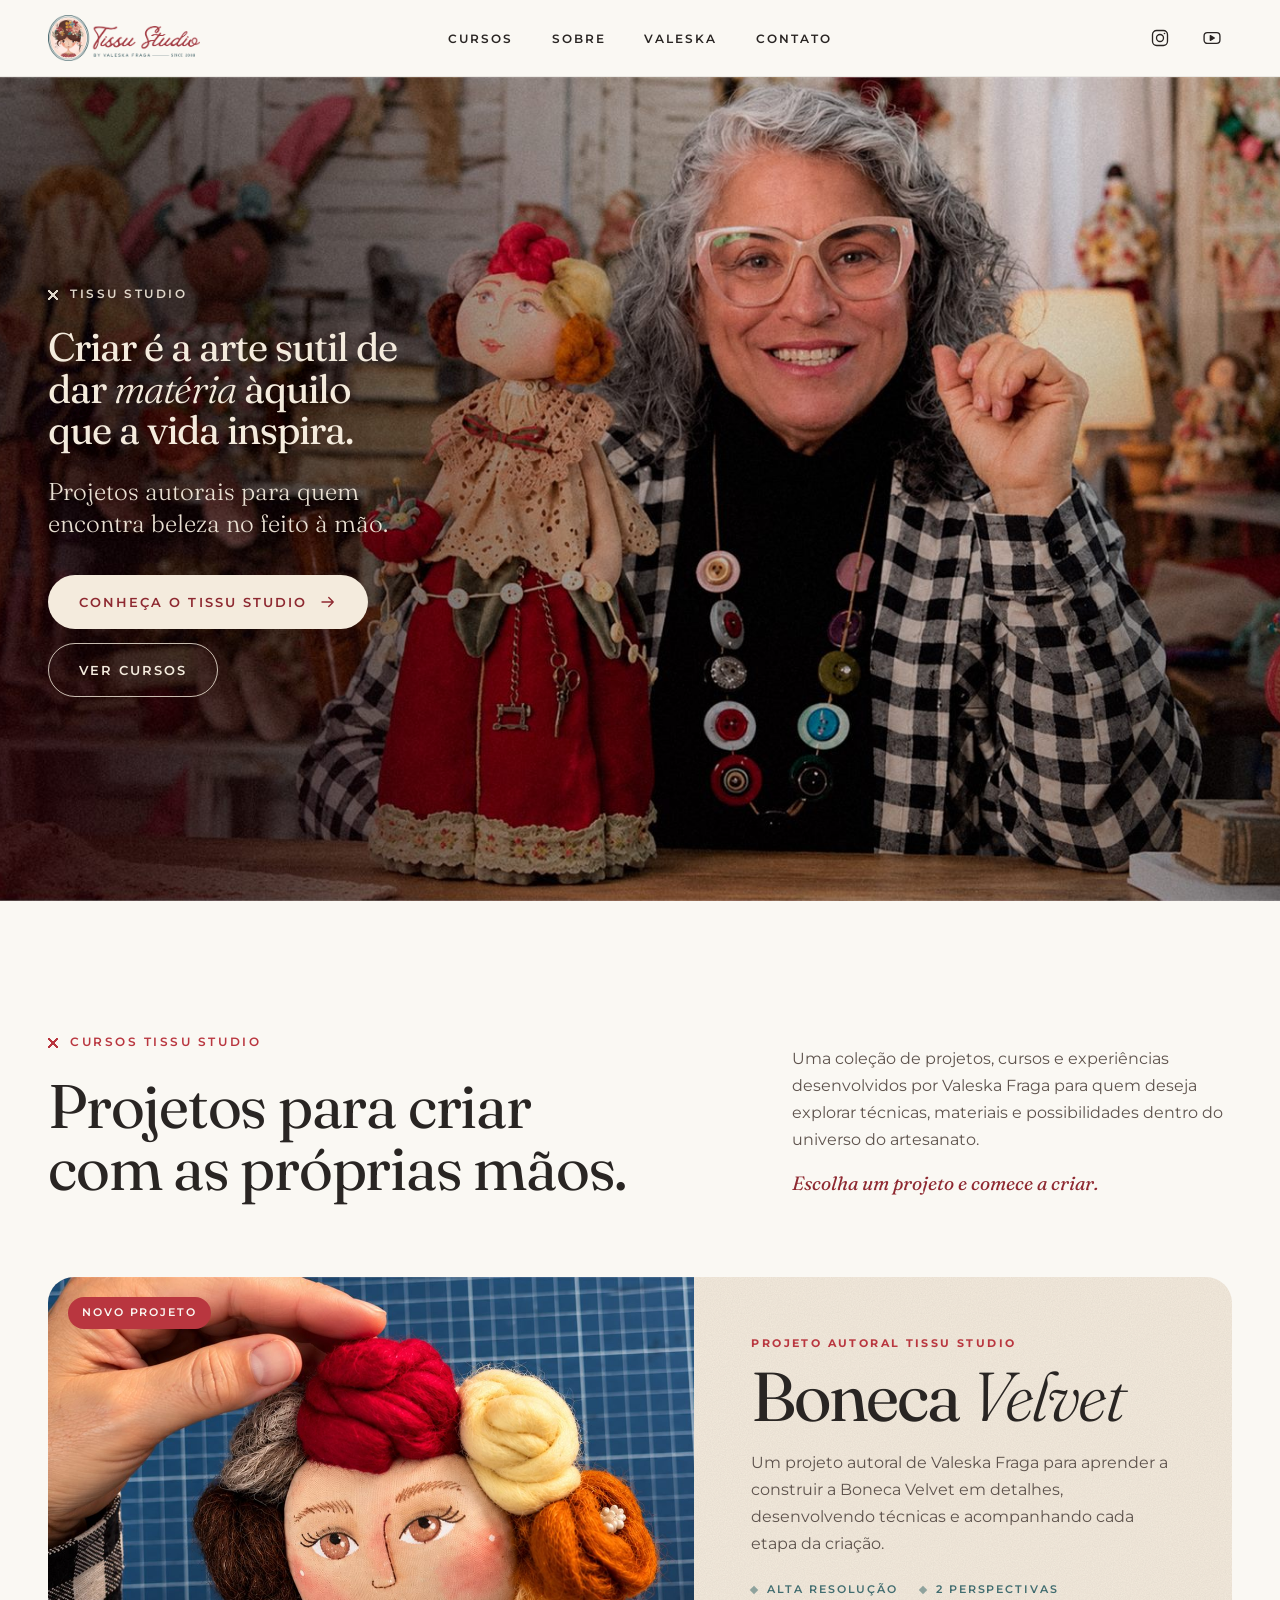
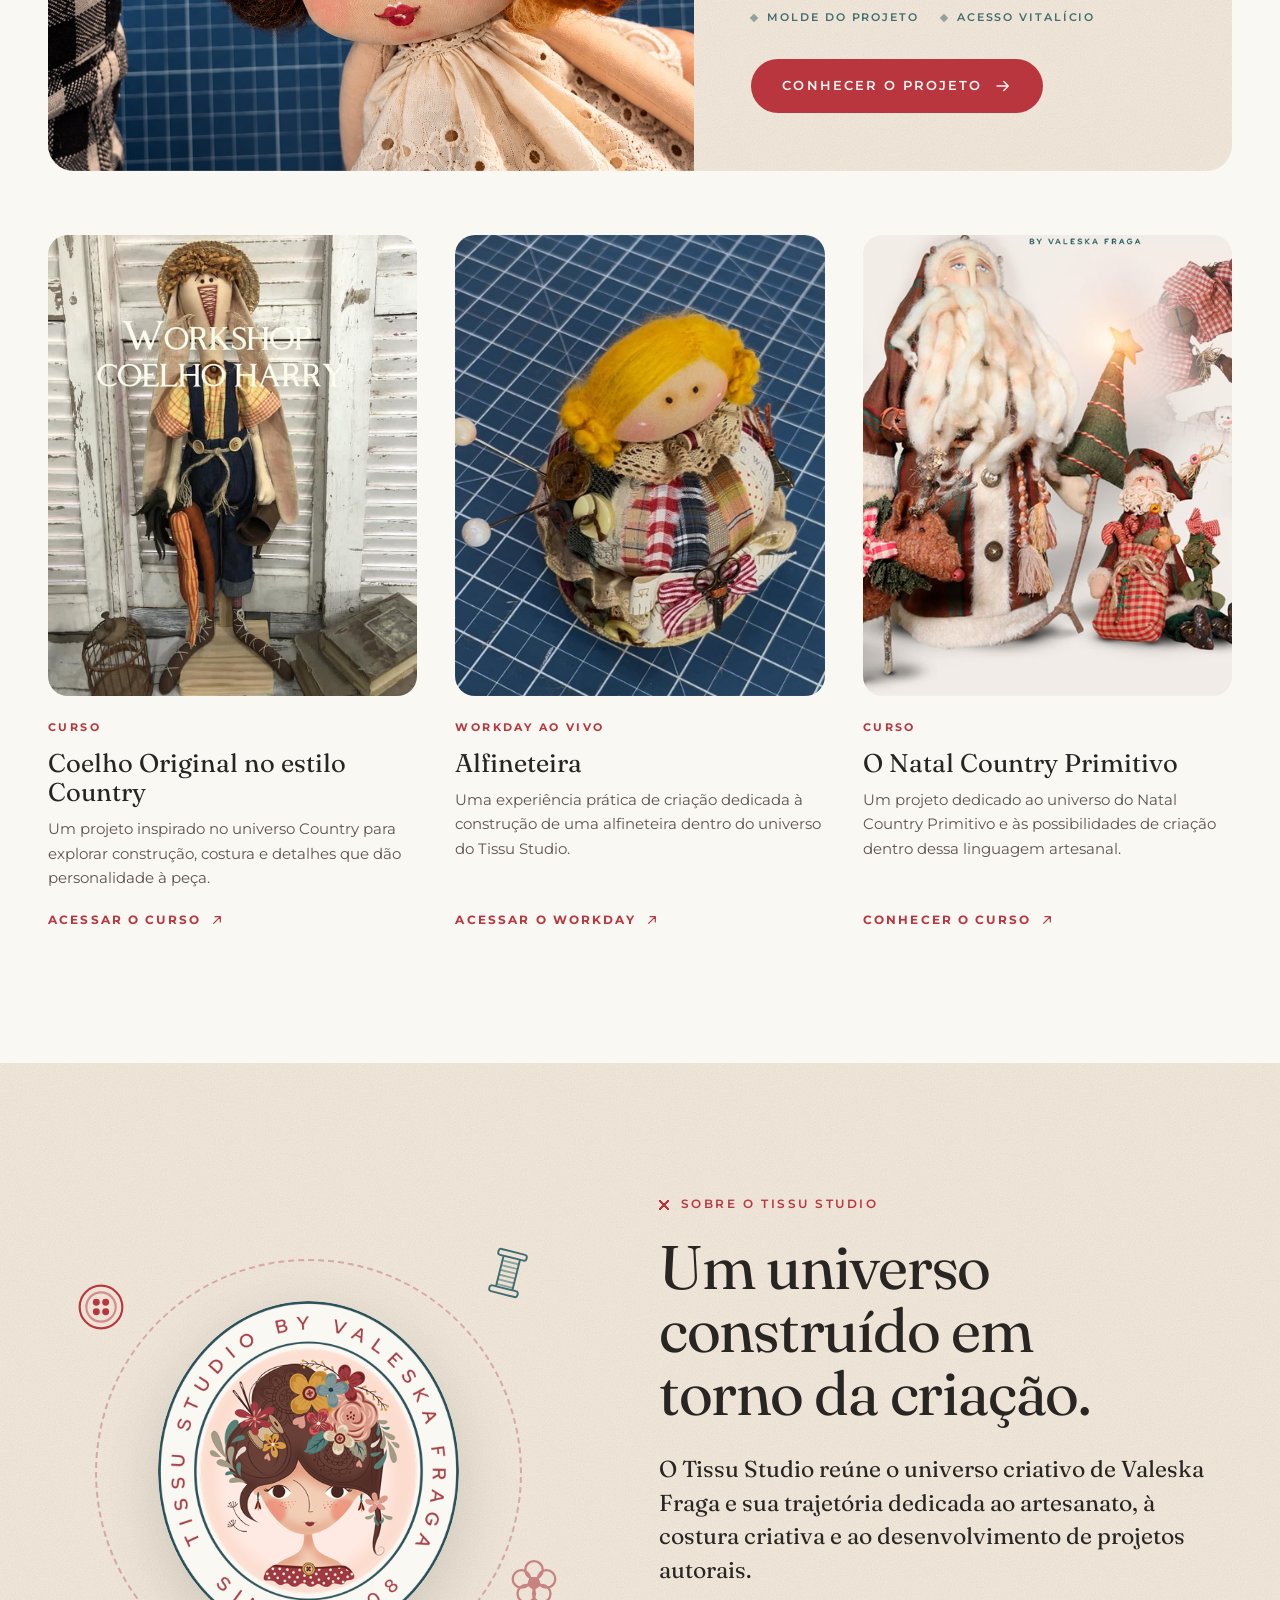
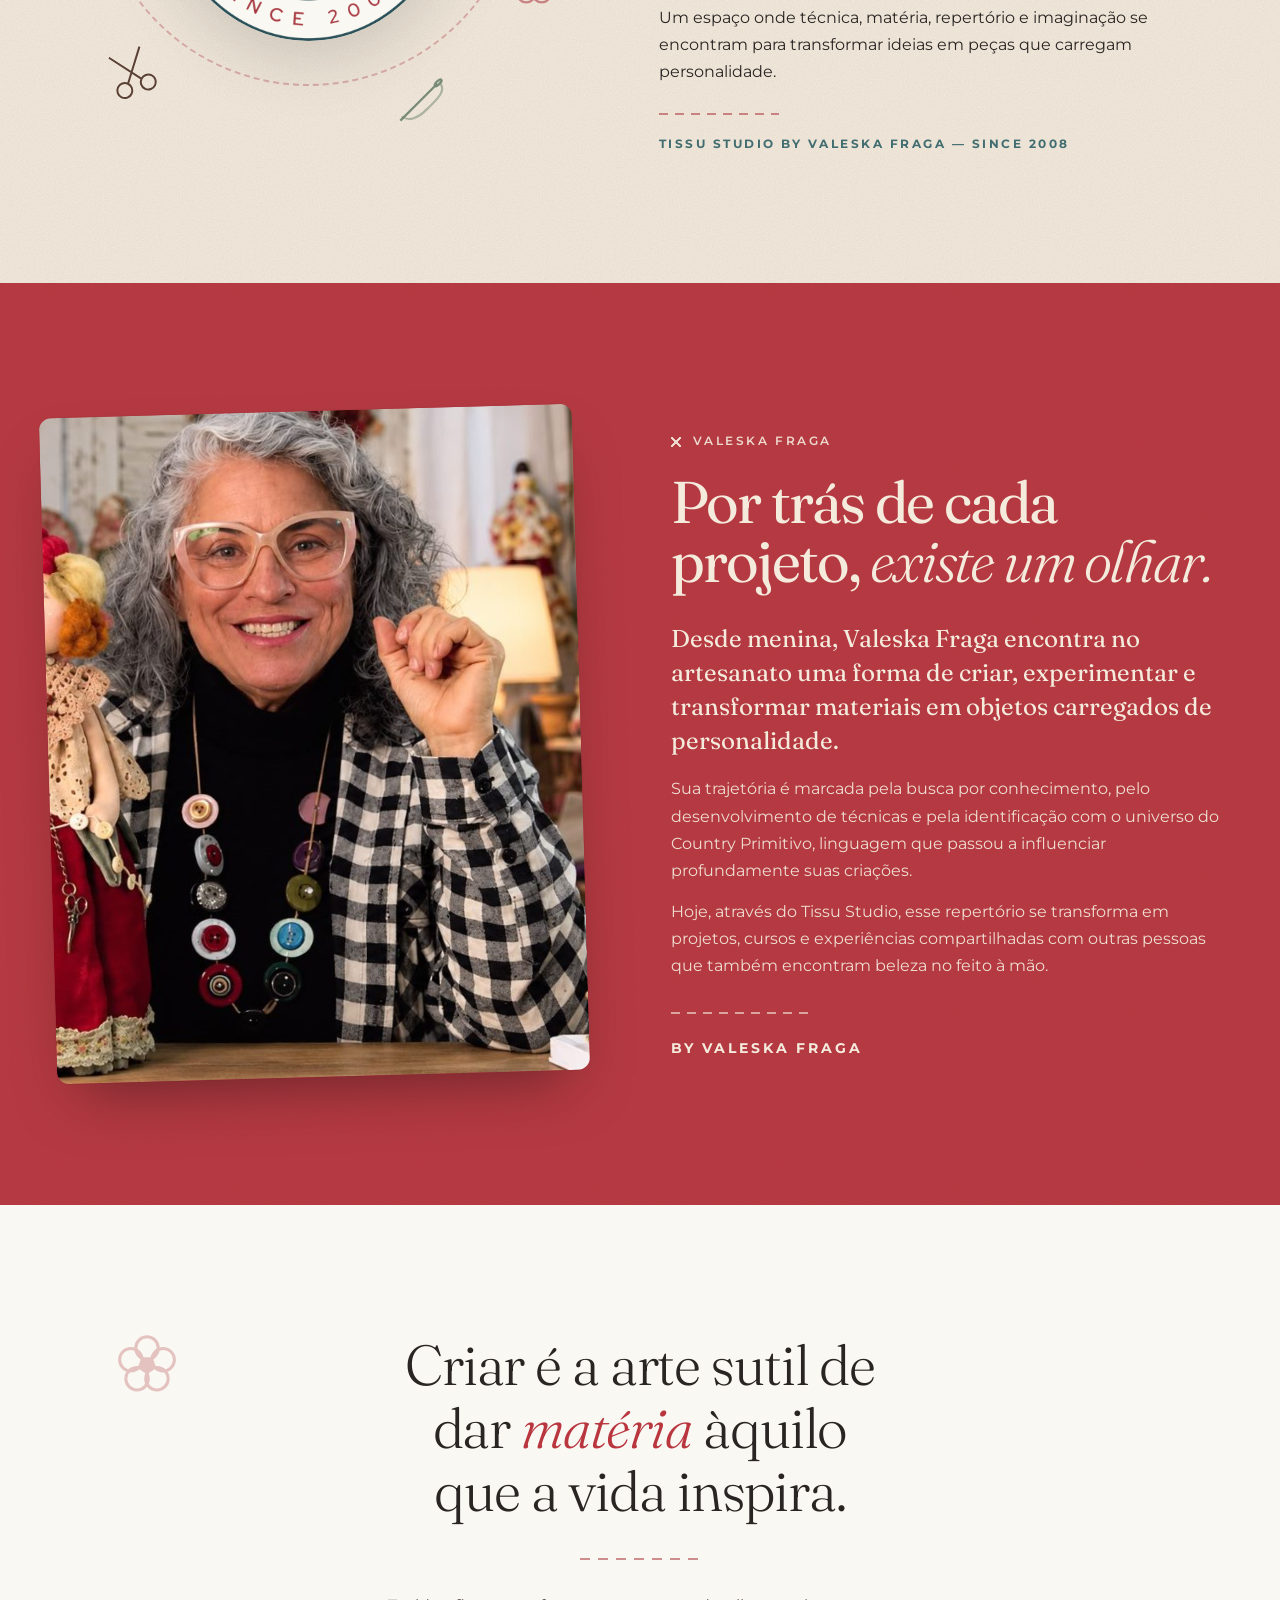
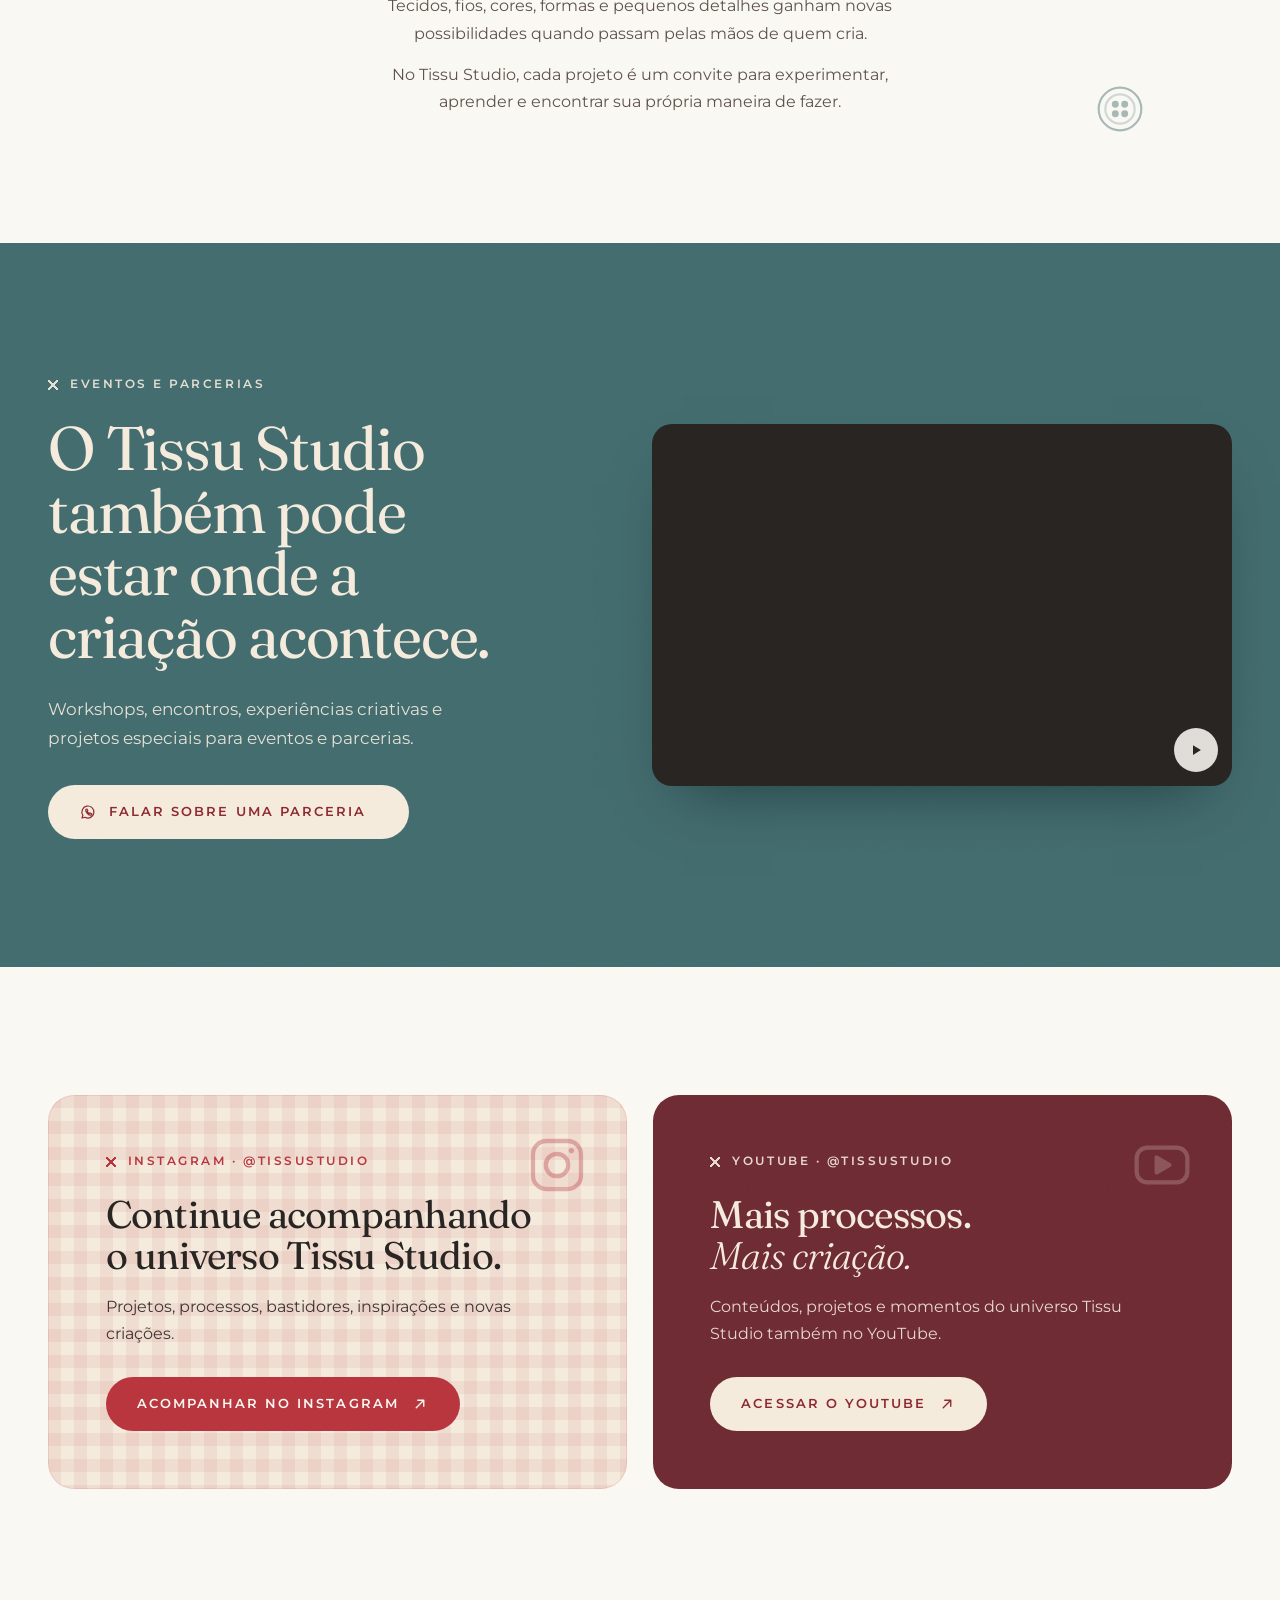
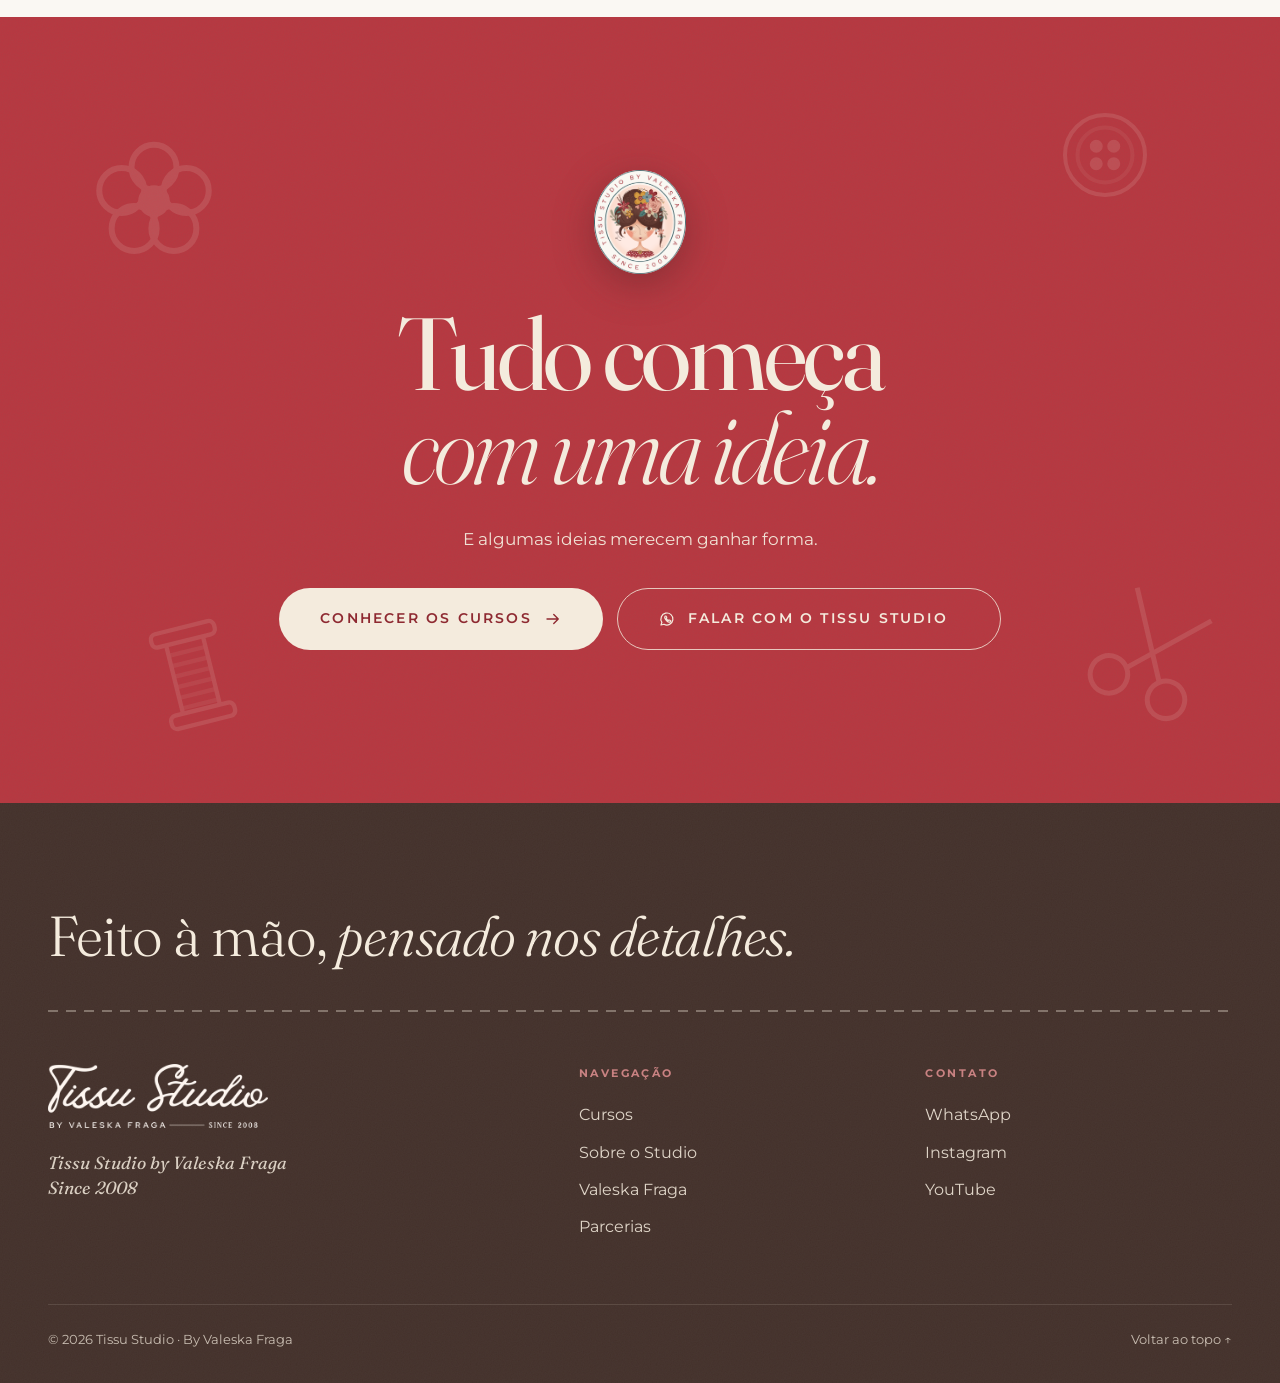
==== index.html @ a9a872b1 "Home/hub do Tissu Studio e Velvet em /cursos/boneca-velvet/ Co-Authored-By: Claude Opus 5.5 <noreply" ====
<!doctype html>
<html lang="pt-BR">
<head>
  <meta charset="utf-8">
  <meta name="viewport" content="width=device-width, initial-scale=1">
  <title>Tissu Studio | Projetos, Cursos e Criação Autoral — Valeska Fraga</title>
  <meta name="description" content="Conheça o Tissu Studio, universo criativo de Valeska Fraga. Explore cursos, projetos autorais, técnicas e experiências inspiradas no feito à mão.">
  <meta name="theme-color" content="#B9363F">
  <meta property="og:type" content="website">
  <meta property="og:title" content="Tissu Studio — by Valeska Fraga">
  <meta property="og:description" content="Criar é a arte sutil de dar matéria àquilo que a vida inspira. Projetos autorais para quem encontra beleza no feito à mão.">
  <meta property="og:image" content="assets/img/atelier.jpg">
  <meta property="og:locale" content="pt_BR">
  <link rel="icon" type="image/png" href="assets/logo/favicon.png">
  <link rel="preconnect" href="https://fonts.googleapis.com">
  <link rel="preconnect" href="https://fonts.gstatic.com" crossorigin>
  <link href="https://fonts.googleapis.com/css2?family=Fraunces:ital,opsz,wght@0,9..144,300..600;1,9..144,300..600&family=Montserrat:wght@400;500;600;700&display=swap" rel="stylesheet">
  <link rel="preload" as="image" href="assets/img/hero.jpg">
  <link rel="stylesheet" href="css/style.css">
  <link rel="stylesheet" href="css/home.css">
</head>
<body>

  <!-- Ícones e grafismos do atelier -->
  <svg width="0" height="0" style="position:absolute" aria-hidden="true" focusable="false">
    <defs>
      <symbol id="i-button" viewBox="0 0 48 48" fill="none" stroke="currentColor" stroke-width="1.6">
        <circle cx="24" cy="24" r="16"/><circle cx="24" cy="24" r="11" opacity=".5"/>
        <circle cx="20.5" cy="20.5" r="1.8" fill="currentColor"/><circle cx="27.5" cy="20.5" r="1.8" fill="currentColor"/>
        <circle cx="20.5" cy="27.5" r="1.8" fill="currentColor"/><circle cx="27.5" cy="27.5" r="1.8" fill="currentColor"/>
      </symbol>
      <symbol id="i-spool" viewBox="0 0 48 48" fill="none" stroke="currentColor" stroke-width="1.6">
        <rect x="12" y="6" width="24" height="5" rx="2"/><rect x="12" y="37" width="24" height="5" rx="2"/>
        <path d="M17 11v26M31 11v26"/><path d="M17 15h14M17 19h14M17 23h14M17 27h14M17 31h14M17 35h14" opacity=".55"/>
      </symbol>
      <symbol id="i-flower" viewBox="0 0 48 48" fill="none" stroke="currentColor" stroke-width="1.6">
        <circle cx="24" cy="15" r="6"/><circle cx="32.6" cy="21.2" r="6"/><circle cx="29.3" cy="31.3" r="6"/>
        <circle cx="18.7" cy="31.3" r="6"/><circle cx="15.4" cy="21.2" r="6"/><circle cx="24" cy="24" r="3.4" fill="currentColor"/>
      </symbol>
      <symbol id="i-scissors" viewBox="0 0 48 48" fill="none" stroke="currentColor" stroke-width="1.6">
        <circle cx="14" cy="37" r="6"/><circle cx="34" cy="37" r="6"/><path d="M18.4 32.6 37 8M29.6 32.6 11 8"/>
      </symbol>
      <symbol id="i-needle" viewBox="0 0 48 48" fill="none" stroke="currentColor" stroke-width="1.6">
        <path d="M9 39 36 12"/><ellipse cx="36.5" cy="11.5" rx="1.3" ry="3.2" transform="rotate(45 36.5 11.5)"/>
        <path d="M37 11c7 6-3 14-9 20s-13 9-18 5" opacity=".55"/>
      </symbol>
      <symbol id="i-arrow" viewBox="0 0 24 24" fill="none" stroke="currentColor" stroke-width="1.8" stroke-linecap="round" stroke-linejoin="round">
        <path d="M4 12h15M13 6l6 6-6 6"/>
      </symbol>
      <symbol id="i-external" viewBox="0 0 24 24" fill="none" stroke="currentColor" stroke-width="1.8" stroke-linecap="round" stroke-linejoin="round">
        <path d="M7 17 17 7M9 7h8v8"/>
      </symbol>
      <symbol id="i-instagram" viewBox="0 0 24 24" fill="none" stroke="currentColor" stroke-width="1.6">
        <rect x="3" y="3" width="18" height="18" rx="5"/><circle cx="12" cy="12" r="4.2"/><circle cx="17.4" cy="6.6" r="1" fill="currentColor" stroke="none"/>
      </symbol>
      <symbol id="i-youtube" viewBox="0 0 24 24" fill="none" stroke="currentColor" stroke-width="1.6" stroke-linejoin="round">
        <rect x="2.5" y="5.5" width="19" height="13" rx="4"/><path d="M10 9.2v5.6l4.8-2.8z" fill="currentColor"/>
      </symbol>
      <symbol id="i-whatsapp" viewBox="0 0 24 24" fill="none" stroke="currentColor" stroke-width="1.6" stroke-linecap="round" stroke-linejoin="round">
        <path d="M4 20l1.2-3.6A8 8 0 1 1 8 19z"/><path d="M9.2 8.6c.2-.5.5-.6.8-.6h.5c.2 0 .4.1.5.4l.7 1.6c.1.2 0 .5-.1.6l-.5.6c.6 1.2 1.5 2.1 2.7 2.7l.6-.5c.2-.1.4-.2.6-.1l1.6.7c.3.1.4.3.4.5v.5c0 .3-.1.6-.6.8-1.2.6-3 .3-4.8-1.5S8.6 9.8 9.2 8.6z"/>
      </symbol>
      <symbol id="i-play" viewBox="0 0 24 24"><path d="M8 5.5v13l10.5-6.5z" fill="currentColor"/></symbol>
      <symbol id="i-pause" viewBox="0 0 24 24"><path d="M7 5h3.5v14H7zM13.5 5H17v14h-3.5z" fill="currentColor"/></symbol>
    </defs>
  </svg>

  <a class="skip-link" href="#conteudo">Pular para o conteúdo</a>

  <!-- HEADER -->
  <header class="site-header" id="topo">
    <div class="site-header__inner">
      <a class="site-header__logo" href="#topo" aria-label="Tissu Studio — início">
        <img src="assets/logo/logo-horizontal.png" alt="Tissu Studio by Valeska Fraga" width="720" height="218">
      </a>

      <nav class="site-nav" id="site-nav" aria-label="Navegação principal">
        <ul>
          <li><a href="#cursos">Cursos</a></li>
          <li><a href="#sobre">Sobre</a></li>
          <li><a href="#valeska">Valeska</a></li>
          <li><a href="#contato">Contato</a></li>
        </ul>
        <div class="site-nav__social">
          <a href="https://www.instagram.com/tissustudio/" target="_blank" rel="noopener">Instagram</a>
          <a href="https://www.youtube.com/@tissustudio" target="_blank" rel="noopener">YouTube</a>
        </div>
      </nav>

      <div class="site-header__actions">
        <a class="icon-link" href="https://www.instagram.com/tissustudio/" target="_blank" rel="noopener" aria-label="Instagram do Tissu Studio (abre em nova aba)">
          <svg aria-hidden="true"><use href="#i-instagram"/></svg>
        </a>
        <a class="icon-link" href="https://www.youtube.com/@tissustudio" target="_blank" rel="noopener" aria-label="YouTube do Tissu Studio (abre em nova aba)">
          <svg aria-hidden="true"><use href="#i-youtube"/></svg>
        </a>
        <a class="btn btn--red btn--sm site-header__quick" href="#cursos">Cursos</a>
        <button class="menu-toggle" type="button" aria-expanded="false" aria-controls="site-nav">
          <span class="menu-toggle__bars" aria-hidden="true"></span>
          <span class="sr-only">Abrir menu</span>
        </button>
      </div>
    </div>
  </header>

  <main id="conteudo">

    <!-- HERO / MANIFESTO -->
    <section class="hero hero--home" aria-labelledby="hero-title">
      <img class="hero__bg" src="assets/img/hero.jpg" width="1600" height="895"
           alt="Valeska Fraga em seu atelier no Tissu Studio, ao lado da Boneca Velvet.">

      <div class="hero__inner container">
        <div class="hero__text">
          <p class="eyebrow eyebrow--light">Tissu Studio</p>
          <h1 class="hero__title hero__title--manifesto" id="hero-title">Criar é a arte sutil de dar <em>matéria</em> àquilo que a vida inspira.</h1>
          <p class="hero__lead">Projetos autorais para quem encontra beleza no feito à mão.</p>
        </div>
        <div class="hero__actions hero__actions--row">
          <a class="btn btn--cream" href="#sobre">
            Conheça o Tissu Studio <svg class="btn__icon" aria-hidden="true"><use href="#i-arrow"/></svg>
          </a>
          <a class="btn btn--outline-light" href="#cursos">Ver cursos</a>
        </div>
      </div>
    </section>

    <!-- CURSOS -->
    <section class="hub section" id="cursos" aria-labelledby="cursos-title">
      <div class="container">
        <header class="section-head section-head--split reveal">
          <div>
            <p class="eyebrow">Cursos Tissu Studio</p>
            <h2 class="h2" id="cursos-title">Projetos para criar com as próprias mãos.</h2>
          </div>
          <div class="section-head__aside">
            <p>Uma coleção de projetos, cursos e experiências desenvolvidos por Valeska Fraga para quem deseja explorar técnicas, materiais e possibilidades dentro do universo do artesanato.</p>
            <p class="hub__hint">Escolha um projeto e comece a criar.</p>
          </div>
        </header>

        <!-- Destaque: Boneca Velvet (página interna) -->
        <article class="hub-feature reveal">
          <div class="hub-feature__media">
            <img src="assets/img/cabelo.jpg" width="1600" height="900" loading="lazy"
                 alt="Boneca Velvet criada por Valeska Fraga — Tissu Studio: rosto pintado e cabelos de lã coloridos.">
            <span class="badge">Novo projeto</span>
          </div>
          <div class="hub-feature__body">
            <p class="hub-cat">Projeto autoral Tissu Studio</p>
            <h3 class="hub-feature__title">Boneca <em>Velvet</em></h3>
            <p class="hub-feature__desc">Um projeto autoral de Valeska Fraga para aprender a construir a Boneca Velvet em detalhes, desenvolvendo técnicas e acompanhando cada etapa da criação.</p>
            <ul class="facts facts--dark" aria-label="Diferenciais do projeto">
              <li>Alta resolução</li>
              <li>2 perspectivas</li>
              <li>Molde do projeto</li>
              <li>Acesso vitalício</li>
            </ul>
            <a class="btn btn--red hub-feature__cta" href="cursos/boneca-velvet/index.html">
              Conhecer o projeto <svg class="btn__icon" aria-hidden="true"><use href="#i-arrow"/></svg>
            </a>
          </div>
        </article>

        <!-- Demais cursos (Hotmart, nova aba) -->
        <div class="hub-grid">
          <article class="hub-card reveal">
            <div class="hub-card__media">
              <img src="assets/img/cursos/coelho-country.jpg" width="732" height="960" loading="lazy"
                   alt="Coelho de pano no estilo Country, com chapéu de palha, macacão jeans e cenouras de tecido.">
            </div>
            <p class="hub-cat">Curso</p>
            <h3 class="hub-card__title">Coelho Original no estilo Country</h3>
            <p class="hub-card__desc">Um projeto inspirado no universo Country para explorar construção, costura e detalhes que dão personalidade à peça.</p>
            <a class="hub-card__cta" href="https://hotmart.com/pt-br/marketplace/produtos/coelho-original-no-estilo-country/D98521690X" target="_blank" rel="noopener">
              Acessar o curso <svg aria-hidden="true"><use href="#i-external"/></svg><span class="sr-only"> (abre a Hotmart em nova aba)</span>
            </a>
          </article>
          <article class="hub-card reveal">
            <div class="hub-card__media">
              <img src="assets/img/cursos/workday-alfineteira.jpg" width="900" height="1125" loading="lazy"
                   alt="Alfineteira de tecido com rosto de boneca, cabelos amarelos de lã, retalhos xadrez, renda e botões.">
            </div>
            <p class="hub-cat">Workday ao vivo</p>
            <h3 class="hub-card__title">Alfineteira</h3>
            <p class="hub-card__desc">Uma experiência prática de criação dedicada à construção de uma alfineteira dentro do universo do Tissu Studio.</p>
            <a class="hub-card__cta" href="https://go.hotmart.com/H105182176C" target="_blank" rel="noopener">
              Acessar o workday <svg aria-hidden="true"><use href="#i-external"/></svg><span class="sr-only"> (abre a Hotmart em nova aba)</span>
            </a>
          </article>
          <article class="hub-card reveal">
            <div class="hub-card__media">
              <img src="assets/img/cursos/natal-country.jpg" width="1000" height="694" loading="lazy" style="object-position: 38% 50%"
                   alt="Papai Noel, rena, árvore e guirlanda em tecido no estilo Natal Country Primitivo.">
            </div>
            <p class="hub-cat">Curso</p>
            <h3 class="hub-card__title">O Natal Country Primitivo</h3>
            <p class="hub-card__desc">Um projeto dedicado ao universo do Natal Country Primitivo e às possibilidades de criação dentro dessa linguagem artesanal.</p>
            <a class="hub-card__cta" href="https://go.hotmart.com/Q96724804A" target="_blank" rel="noopener">
              Conhecer o curso <svg aria-hidden="true"><use href="#i-external"/></svg><span class="sr-only"> (abre a Hotmart em nova aba)</span>
            </a>
          </article>
        </div>
      </div>
    </section>

    <!-- SOBRE O TISSU STUDIO -->
    <section class="studio section section--cream textured" id="sobre" aria-labelledby="sobre-title">
      <div class="container studio__grid">
        <div class="studio__art reveal" aria-hidden="true">
          <img class="studio__seal" src="assets/logo/selo-oval.png" width="420" height="473" alt="" loading="lazy">
          <svg class="studio__orn studio__orn--1"><use href="#i-button"/></svg>
          <svg class="studio__orn studio__orn--2"><use href="#i-spool"/></svg>
          <svg class="studio__orn studio__orn--3"><use href="#i-flower"/></svg>
          <svg class="studio__orn studio__orn--4"><use href="#i-scissors"/></svg>
          <svg class="studio__orn studio__orn--5"><use href="#i-needle"/></svg>
        </div>
        <div class="studio__text reveal">
          <p class="eyebrow">Sobre o Tissu Studio</p>
          <h2 class="h2" id="sobre-title">Um universo construído em torno da criação.</h2>
          <p class="lead">O Tissu Studio reúne o universo criativo de Valeska Fraga e sua trajetória dedicada ao artesanato, à costura criativa e ao desenvolvimento de projetos autorais.</p>
          <p>Um espaço onde técnica, matéria, repertório e imaginação se encontram para transformar ideias em peças que carregam personalidade.</p>
          <p class="signature">Tissu Studio by Valeska Fraga <span aria-hidden="true">—</span> Since 2008</p>
        </div>
      </div>
    </section>

    <!-- VALESKA FRAGA -->
    <section class="teacher section section--red textured" id="valeska" aria-labelledby="valeska-title">
      <div class="container teacher__grid">
        <figure class="teacher__media teacher__media--crop reveal">
          <img src="assets/img/atelier.jpg" width="1265" height="745" loading="lazy"
               alt="Valeska Fraga em seu atelier, sorrindo, com colar de botões coloridos.">
        </figure>
        <div class="teacher__text reveal">
          <p class="eyebrow eyebrow--light">Valeska Fraga</p>
          <h2 class="teacher__name teacher__name--sm" id="valeska-title">Por trás de cada projeto, <em>existe um olhar.</em></h2>
          <p class="teacher__lead">Desde menina, Valeska Fraga encontra no artesanato uma forma de criar, experimentar e transformar materiais em objetos carregados de personalidade.</p>
          <p>Sua trajetória é marcada pela busca por conhecimento, pelo desenvolvimento de técnicas e pela identificação com o universo do Country Primitivo, linguagem que passou a influenciar profundamente suas criações.</p>
          <p>Hoje, através do Tissu Studio, esse repertório se transforma em projetos, cursos e experiências compartilhadas com outras pessoas que também encontram beleza no feito à mão.</p>
          <p class="teacher__sign">By Valeska Fraga</p>
        </div>
      </div>
    </section>

    <!-- CRIAÇÃO / MANIFESTO -->
    <section class="creation section" aria-label="Manifesto">
      <svg class="creation__orn creation__orn--1" aria-hidden="true"><use href="#i-flower"/></svg>
      <svg class="creation__orn creation__orn--2" aria-hidden="true"><use href="#i-button"/></svg>
      <div class="container creation__inner reveal">
        <p class="creation__quote">Criar é a arte sutil de dar <em>matéria</em> àquilo que a vida inspira.</p>
        <span class="stitch creation__stitch" aria-hidden="true"></span>
        <p>Tecidos, fios, cores, formas e pequenos detalhes ganham novas possibilidades quando passam pelas mãos de quem cria.</p>
        <p>No Tissu Studio, cada projeto é um convite para experimentar, aprender e encontrar sua própria maneira de fazer.</p>
      </div>
    </section>

    <!-- PARCERIAS PARA EVENTOS -->
    <section class="partner section section--teal textured" id="parcerias" aria-labelledby="parcerias-title">
      <div class="container partner__grid">
        <div class="partner__text reveal">
          <p class="eyebrow eyebrow--light">Eventos e parcerias</p>
          <h2 class="h2" id="parcerias-title">O Tissu Studio também pode estar onde a criação acontece.</h2>
          <p class="partner__lead">Workshops, encontros, experiências criativas e projetos especiais para eventos e parcerias.</p>
          <a class="btn btn--cream" href="https://wa.me/5521993231262?text=Ol%C3%A1!%20Gostaria%20de%20falar%20sobre%20uma%20parceria%20para%20eventos%20com%20o%20Tissu%20Studio." target="_blank" rel="noopener">
            <svg class="btn__icon" aria-hidden="true"><use href="#i-whatsapp"/></svg> Falar sobre uma parceria<span class="sr-only"> (abre o WhatsApp)</span>
          </a>
        </div>
        <div class="partner__media take reveal">
          <video muted loop playsinline preload="none" data-src="assets/video/take-01.mp4" aria-label="Trecho de uma aula do Tissu Studio acontecendo"></video>
          <button class="take__toggle" type="button" aria-label="Pausar vídeo">
            <svg class="take__icon take__icon--pause" aria-hidden="true"><use href="#i-pause"/></svg>
            <svg class="take__icon take__icon--play" aria-hidden="true"><use href="#i-play"/></svg>
          </button>
        </div>
      </div>
    </section>

    <!-- INSTAGRAM + YOUTUBE -->
    <section class="channels section" aria-label="Redes do Tissu Studio">
      <div class="container channels__grid">
        <article class="channel channel--ig gingham reveal" aria-labelledby="ig-title">
          <svg class="channel__icon" aria-hidden="true"><use href="#i-instagram"/></svg>
          <p class="eyebrow">Instagram · @tissustudio</p>
          <h2 class="channel__title" id="ig-title">Continue acompanhando o universo Tissu Studio.</h2>
          <p>Projetos, processos, bastidores, inspirações e novas criações.</p>
          <a class="btn btn--red" href="https://www.instagram.com/tissustudio/" target="_blank" rel="noopener">
            Acompanhar no Instagram <svg class="btn__icon" aria-hidden="true"><use href="#i-external"/></svg><span class="sr-only"> (abre em nova aba)</span>
          </a>
        </article>
        <article class="channel channel--yt reveal" aria-labelledby="yt-title">
          <svg class="channel__icon" aria-hidden="true"><use href="#i-youtube"/></svg>
          <p class="eyebrow eyebrow--light">YouTube · @tissustudio</p>
          <h2 class="channel__title" id="yt-title">Mais processos. <em>Mais criação.</em></h2>
          <p>Conteúdos, projetos e momentos do universo Tissu Studio também no YouTube.</p>
          <a class="btn btn--cream" href="https://www.youtube.com/@tissustudio" target="_blank" rel="noopener">
            Acessar o YouTube <svg class="btn__icon" aria-hidden="true"><use href="#i-external"/></svg><span class="sr-only"> (abre em nova aba)</span>
          </a>
        </article>
      </div>
    </section>

    <!-- CTA FINAL -->
    <section class="final section section--red textured" id="contato" aria-labelledby="final-title">
      <svg class="orn orn--final-1" aria-hidden="true"><use href="#i-flower"/></svg>
      <svg class="orn orn--final-2" aria-hidden="true"><use href="#i-button"/></svg>
      <svg class="orn orn--final-3" aria-hidden="true"><use href="#i-scissors"/></svg>
      <svg class="orn orn--final-4" aria-hidden="true"><use href="#i-spool"/></svg>

      <div class="container final__inner reveal">
        <img class="final__seal" src="assets/logo/selo-oval.png" width="420" height="473" alt="" loading="lazy">
        <h2 class="final__title" id="final-title">Tudo começa<br><em>com uma ideia.</em></h2>
        <p class="final__text">E algumas ideias merecem ganhar forma.</p>
        <div class="final__actions">
          <a class="btn btn--cream btn--lg" href="#cursos">
            Conhecer os cursos <svg class="btn__icon" aria-hidden="true"><use href="#i-arrow"/></svg>
          </a>
          <a class="btn btn--outline-light btn--lg" href="https://wa.me/5521993231262?text=Ol%C3%A1%2C%20Tissu%20Studio!" target="_blank" rel="noopener">
            <svg class="btn__icon" aria-hidden="true"><use href="#i-whatsapp"/></svg> Falar com o Tissu Studio<span class="sr-only"> (abre o WhatsApp)</span>
          </a>
        </div>
      </div>
    </section>

  </main>

  <!-- FOOTER -->
  <footer class="site-footer">
    <div class="container">
      <p class="site-footer__phrase">Feito à mão, <em>pensado nos detalhes.</em></p>
      <span class="stitch" aria-hidden="true"></span>

      <div class="site-footer__grid">
        <div class="site-footer__brand">
          <img src="assets/logo/logo-nominal-creme.png" width="520" height="150" alt="Tissu Studio by Valeska Fraga" loading="lazy">
          <p>Tissu Studio by Valeska Fraga<br>Since 2008</p>
        </div>
        <nav aria-label="Navegação do rodapé">
          <p class="site-footer__label">Navegação</p>
          <ul>
            <li><a href="#cursos">Cursos</a></li>
            <li><a href="#sobre">Sobre o Studio</a></li>
            <li><a href="#valeska">Valeska Fraga</a></li>
            <li><a href="#parcerias">Parcerias</a></li>
          </ul>
        </nav>
        <nav aria-label="Contato e redes">
          <p class="site-footer__label">Contato</p>
          <ul>
            <li><a href="https://wa.me/5521993231262" target="_blank" rel="noopener">WhatsApp</a></li>
            <li><a href="https://www.instagram.com/tissustudio/" target="_blank" rel="noopener">Instagram</a></li>
            <li><a href="https://www.youtube.com/@tissustudio" target="_blank" rel="noopener">YouTube</a></li>
          </ul>
        </nav>
      </div>

      <div class="site-footer__bottom">
        <p>© <span data-year>2026</span> Tissu Studio · By Valeska Fraga</p>
        <a href="#topo">Voltar ao topo ↑</a>
      </div>
    </div>
  </footer>

  <script src="js/main.js" defer></script>
</body>
</html>
---- css/style.css ----
/* =========================================================
   TISSU STUDIO — BONECA VELVET
   Atelier editorial contemporâneo
   ========================================================= */

/* ---------- 1. Tokens ---------- */
:root {
  /* Paleta (ajuste aqui, os componentes seguem) */
  --tissu-cream: #F4EBDD;
  --tissu-offwhite: #FAF8F3;
  --tissu-red: #B9363F;
  --tissu-red-dark: #8E2931;
  --tissu-wine: #6F2830;
  --tissu-rose: #C98282;
  --tissu-sage: #788B76;
  --tissu-teal: #416D70;
  --tissu-brown: #5A4035;
  --tissu-brown-deep: #43302A;
  --tissu-ink: #292523;

  --text: var(--tissu-ink);
  --text-muted: #5E534D;

  --ff-display: "Fraunces", Georgia, "Times New Roman", serif;
  --ff-body: "Montserrat", system-ui, -apple-system, "Segoe UI", sans-serif;

  --maxw: 1240px;
  --gutter: clamp(16px, 4vw, 48px);
  --edge: max(var(--gutter), calc((100vw - var(--maxw)) / 2));
  --section-y: clamp(80px, 10vw, 148px);
  --radius: 20px;
  --radius-sm: 12px;
  --header-h: 76px;
  --ease: cubic-bezier(.2, .7, .2, 1);

  /* Textura de papel/fibra, quase imperceptível */
  --noise: url("data:image/svg+xml,%3Csvg xmlns='http://www.w3.org/2000/svg' width='180' height='180'%3E%3Cfilter id='n'%3E%3CfeTurbulence type='fractalNoise' baseFrequency='.85' numOctaves='2' stitchTiles='stitch'/%3E%3CfeColorMatrix values='0 0 0 0 .16 0 0 0 0 .14 0 0 0 0 .13 0 0 0 .55 0'/%3E%3C/filter%3E%3Crect width='100%25' height='100%25' filter='url(%23n)' opacity='.22'/%3E%3C/svg%3E");
}

/* ---------- 2. Base ---------- */
*, *::before, *::after { box-sizing: border-box; }
html { scroll-behavior: smooth; scroll-padding-top: calc(var(--header-h) + 12px); -webkit-text-size-adjust: 100%; }
body {
  margin: 0;
  background: var(--tissu-offwhite);
  color: var(--text);
  font-family: var(--ff-body);
  font-size: 1rem;
  line-height: 1.7;
  -webkit-font-smoothing: antialiased;
  text-rendering: optimizeLegibility;
  overflow-x: hidden;
}
img, video, svg { display: block; max-width: 100%; }
img { height: auto; }
h1, h2, h3, p, ul, ol, figure { margin: 0; }
ul, ol { padding: 0; list-style: none; }
a { color: inherit; }
em { font-style: italic; }
button { font: inherit; color: inherit; }

:focus-visible { outline: 2px solid var(--tissu-teal); outline-offset: 3px; border-radius: 4px; }
.section--red :focus-visible, .section--wine :focus-visible, .section--teal :focus-visible,
.hero :focus-visible, .site-footer :focus-visible { outline-color: var(--tissu-cream); }

.sr-only {
  position: absolute !important; width: 1px; height: 1px; padding: 0; margin: -1px;
  overflow: hidden; clip: rect(0 0 0 0); white-space: nowrap; border: 0;
}
.skip-link {
  position: absolute; left: 16px; top: -60px; z-index: 100;
  background: var(--tissu-ink); color: var(--tissu-offwhite);
  padding: 10px 18px; border-radius: 999px; text-decoration: none; font-weight: 600;
  transition: top .2s;
}
.skip-link:focus { top: 12px; }

.container { width: 100%; max-width: calc(var(--maxw) + var(--gutter) * 2); margin: 0 auto; padding: 0 var(--gutter); }
.section { position: relative; padding: var(--section-y) 0; }
.section--tight { padding: clamp(48px, 6vw, 80px) 0; }
.section--cream { background-color: var(--tissu-cream); }
.section--red { background-color: var(--tissu-red); color: var(--tissu-cream); }
.section--wine { background-color: var(--tissu-wine); color: var(--tissu-cream); }
.section--teal { background-color: var(--tissu-teal); color: var(--tissu-cream); }
.textured { background-image: var(--noise); }

/* Xadrez/vichy muito discreto */
.gingham {
  background-color: var(--tissu-cream);
  background-image:
    linear-gradient(90deg, rgba(185, 54, 63, .075) 50%, transparent 50%),
    linear-gradient(rgba(185, 54, 63, .075) 50%, transparent 50%);
  background-size: 26px 26px;
}

/* Linha de costura */
.stitch {
  display: block; height: 2px; width: 100%;
  background: repeating-linear-gradient(90deg, currentColor 0 10px, transparent 10px 18px);
  opacity: .35;
}

/* ---------- 3. Tipografia ---------- */
.eyebrow {
  display: inline-flex; align-items: center; gap: 12px;
  font-size: .72rem; font-weight: 600; letter-spacing: .22em; text-transform: uppercase;
  color: var(--tissu-red); margin-bottom: 22px;
}
.eyebrow::before {
  /* ponto em "x", como ponto-cruz */
  content: ""; width: 10px; height: 10px; flex: none;
  background:
    linear-gradient(45deg, transparent 43%, currentColor 43% 57%, transparent 57%),
    linear-gradient(-45deg, transparent 43%, currentColor 43% 57%, transparent 57%);
}
.eyebrow--light { color: var(--tissu-cream); opacity: .9; }

.h2 {
  font-family: var(--ff-display);
  font-weight: 400;
  font-size: clamp(2.3rem, 4.8vw, 4.1rem);
  line-height: 1.02;
  letter-spacing: -.02em;
  font-optical-sizing: auto;
  margin-bottom: 28px;
  text-wrap: balance;
}
.h3 {
  font-family: var(--ff-display);
  font-weight: 500;
  font-size: clamp(1.35rem, 2vw, 1.6rem);
  line-height: 1.15;
  margin-bottom: 12px;
}
.lead {
  font-family: var(--ff-display);
  font-size: clamp(1.2rem, 1.8vw, 1.45rem);
  line-height: 1.45;
  font-weight: 400;
  margin-bottom: 18px;
}
p + p { margin-top: 14px; }
.lead + p { margin-top: 0; }

.section-head { max-width: 760px; margin-bottom: clamp(44px, 6vw, 80px); }
.section-head--center { margin-left: auto; margin-right: auto; text-align: center; }
.section-head--split {
  max-width: none; display: grid; gap: 24px 64px; align-items: end;
  grid-template-columns: minmax(0, 1.2fr) minmax(0, 1fr);
}
.section-head--split .h2 { margin-bottom: 0; }
.section-head__aside { color: var(--text-muted); max-width: 440px; justify-self: end; }

/* ---------- 4. Botões e selos ---------- */
.btn {
  display: inline-flex; align-items: center; justify-content: center; gap: 12px;
  min-height: 54px; padding: 0 30px;
  border-radius: 999px; border: 1.5px solid transparent;
  font-family: var(--ff-body); font-size: .8rem; font-weight: 600;
  letter-spacing: .16em; text-transform: uppercase; text-decoration: none;
  cursor: pointer;
  transition: background-color .35s var(--ease), color .35s var(--ease), border-color .35s var(--ease), transform .35s var(--ease);
}
.btn:hover { transform: translateY(-1px); }
.btn__icon { width: 18px; height: 18px; transition: transform .35s var(--ease); }
.btn:hover .btn__icon { transform: translateX(4px); }
.btn--sm { min-height: 42px; padding: 0 20px; font-size: .72rem; }
.btn--lg { min-height: 62px; padding: 0 40px; font-size: .86rem; }
.btn--red { background: var(--tissu-red); color: var(--tissu-offwhite); }
.btn--red:hover { background: var(--tissu-red-dark); }
.btn--cream { background: var(--tissu-cream); color: var(--tissu-red-dark); }
.btn--cream:hover { background: var(--tissu-offwhite); }
.btn--ghost { border-color: currentColor; color: var(--tissu-ink); background: transparent; }
.btn--ghost:hover { background: var(--tissu-ink); color: var(--tissu-offwhite); border-color: var(--tissu-ink); }

.tag, .badge {
  display: inline-flex; align-items: center;
  font-size: .66rem; font-weight: 600; letter-spacing: .18em; text-transform: uppercase;
  padding: 7px 14px; border-radius: 999px;
}
.tag { background: rgba(250, 248, 243, .92); color: var(--tissu-ink); }
.badge { background: var(--tissu-red); color: var(--tissu-offwhite); }

/* Lista de microinformações */
.facts { display: flex; flex-wrap: wrap; align-items: center; gap: 10px 26px; }
.facts li {
  display: inline-flex; align-items: center;
  font-size: .72rem; font-weight: 600; letter-spacing: .18em; text-transform: uppercase;
}
.facts li::before {
  content: ""; width: 6px; height: 6px; margin-right: 10px; flex: none;
  background: currentColor; opacity: .55; transform: rotate(45deg);
}
.facts--center { justify-content: center; }

/* Grafismos soltos */
.orn { position: absolute; color: var(--tissu-cream); opacity: .12; pointer-events: none; }

/* ---------- 5. Header ---------- */
.site-header {
  position: sticky; top: 0; z-index: 50;
  background: rgba(250, 248, 243, .94);
  backdrop-filter: saturate(1.2) blur(10px);
  -webkit-backdrop-filter: saturate(1.2) blur(10px);
  border-bottom: 1px solid rgba(41, 37, 35, .07);
}
.site-header__inner {
  height: var(--header-h);
  display: grid; grid-template-columns: 1fr auto 1fr; align-items: center; gap: 24px;
  max-width: calc(var(--maxw) + var(--gutter) * 2); margin: 0 auto; padding: 0 var(--gutter);
}
.site-header__logo { justify-self: start; display: block; }
.site-header__logo img { height: 46px; width: auto; }
.site-nav ul { display: flex; gap: clamp(20px, 3vw, 44px); }
.site-nav a:not(.btn) {
  position: relative; text-decoration: none;
  font-size: .78rem; font-weight: 600; letter-spacing: .16em; text-transform: uppercase;
  padding: 8px 0;
}
.site-nav a:not(.btn)::after {
  content: ""; position: absolute; left: 0; right: 0; bottom: 2px; height: 1.5px;
  background: var(--tissu-red); transform: scaleX(0); transform-origin: left;
  transition: transform .4s var(--ease);
}
.site-nav a:not(.btn):hover::after { transform: scaleX(1); }
.site-nav__cta { display: none; }
.site-header__actions { justify-self: end; display: flex; align-items: center; gap: 12px; }

.menu-toggle {
  display: none; width: 44px; height: 44px; border: 0; background: transparent;
  cursor: pointer; border-radius: 50%; position: relative;
}
.menu-toggle__bars, .menu-toggle__bars::before, .menu-toggle__bars::after {
  position: absolute; left: 11px; width: 22px; height: 1.8px; background: var(--tissu-ink);
  transition: transform .35s var(--ease), opacity .2s;
}
.menu-toggle__bars { top: 21px; }
.menu-toggle__bars::before { content: ""; left: 0; top: -7px; }
.menu-toggle__bars::after { content: ""; left: 0; top: 7px; }
.menu-toggle[aria-expanded="true"] .menu-toggle__bars { background: transparent; }
.menu-toggle[aria-expanded="true"] .menu-toggle__bars::before { transform: translateY(7px) rotate(45deg); }
.menu-toggle[aria-expanded="true"] .menu-toggle__bars::after { transform: translateY(-7px) rotate(-45deg); }

/* ---------- 6. Hero ---------- */
/* Foto de fundo inteira (já preparada com o vermelho à esquerda), texto por cima */
.hero {
  position: relative; overflow: hidden;
  display: flex; align-items: center;
  min-height: min(calc(100svh - var(--header-h)), 900px);
  background: var(--tissu-red);
  color: var(--tissu-cream);
}
.hero__bg {
  position: absolute; inset: 0; width: 100%; height: 100%;
  object-fit: cover; object-position: center 35%;
}
.hero__inner { position: relative; z-index: 1; padding-top: clamp(56px, 7vw, 110px); padding-bottom: clamp(56px, 7vw, 110px); }
.hero__text, .hero__actions { max-width: min(30vw, 440px); }
.hero__text { text-shadow: 0 2px 30px rgba(80, 14, 20, .35); }
.hero__title {
  font-family: var(--ff-display); font-weight: 400;
  font-size: clamp(3.4rem, 6.6vw, 7.2rem);
  line-height: .86; letter-spacing: -.035em;
  margin-bottom: 26px;
}
.hero__title em { display: block; font-weight: 300; padding-left: .32em; }
.hero__lead {
  font-family: var(--ff-display); font-size: clamp(1.25rem, 1.9vw, 1.6rem);
  line-height: 1.3; font-weight: 300; opacity: .95;
}
.hero__actions {
  margin-top: 36px;
  display: flex; flex-direction: column; align-items: flex-start; gap: 24px;
}

/* ---------- 7. Abertura ---------- */
.intro__grid {
  display: grid; grid-template-columns: minmax(0, 1fr) minmax(0, 1.05fr);
  gap: clamp(48px, 7vw, 110px); align-items: center;
}
.intro__text { max-width: 520px; }
.intro__media { position: relative; width: 100%; max-width: 470px; justify-self: center; }
.intro__video {
  position: relative; z-index: 1;
  width: 100%; aspect-ratio: 3 / 4;
  border-radius: var(--radius);
}
.intro__swatch {
  position: absolute; z-index: 0; width: 46%; aspect-ratio: 1;
  right: -28px; bottom: -28px; border-radius: var(--radius-sm);
}
.intro__media .tag { position: absolute; z-index: 2; left: 20px; bottom: 20px; }

/* ---------- 8. Etapas ---------- */
.steps {
  display: grid; grid-template-columns: repeat(4, minmax(0, 1fr));
  gap: clamp(40px, 5vw, 64px) clamp(24px, 3vw, 44px);
  counter-reset: none;
}
.steps li { position: relative; padding-top: 34px; }
.steps li::before {
  /* linha de costura */
  content: ""; position: absolute; left: 14px; right: -44px; top: 6px; height: 2px;
  background: repeating-linear-gradient(90deg, var(--tissu-rose) 0 9px, transparent 9px 16px);
}
.steps li:nth-child(4n)::before { right: 0; }
.steps li::after {
  /* botão no início da linha */
  content: ""; position: absolute; left: 0; top: 0; width: 14px; height: 14px; border-radius: 50%;
  background: var(--tissu-cream); border: 2px solid var(--tissu-red);
}
.steps__num {
  display: block; font-family: var(--ff-display); font-style: italic; font-weight: 300;
  font-size: 2.6rem; line-height: 1; color: var(--tissu-red); margin-bottom: 12px;
}
.steps__name {
  font-size: .82rem; font-weight: 700; letter-spacing: .2em; text-transform: uppercase;
  margin-bottom: 8px;
}
.steps p { color: var(--text-muted); font-size: .95rem; line-height: 1.55; max-width: 240px; }

/* ---------- 9. Processo (colagem) ---------- */
.collage {
  display: grid; grid-template-columns: repeat(12, minmax(0, 1fr));
  grid-auto-rows: clamp(120px, 12vw, 170px);
  gap: clamp(12px, 1.6vw, 20px);
}
.collage__item { position: relative; overflow: hidden; border-radius: var(--radius); background: var(--tissu-cream); }
.collage__item img, .collage__item video {
  width: 100%; height: 100%; object-fit: cover;
  transition: transform 1.2s var(--ease);
}
.collage__item:hover img { transform: scale(1.03); }
.collage__item .tag { position: absolute; left: 16px; bottom: 16px; z-index: 2; }
.collage__item--a { grid-column: 1 / 8; grid-row: 1 / 4; }
.collage__item--a img { object-position: 55% 40%; }
.collage__item--b { grid-column: 8 / 13; grid-row: 1 / 3; }
.collage__item--c { grid-column: 8 / 13; grid-row: 3 / 5; }
.collage__item--d { grid-column: 1 / 8; grid-row: 4 / 6; background: var(--tissu-ink); }
.collage__item--e { grid-column: 8 / 13; grid-row: 5 / 6; }

/* Vídeos (takes) */
/* Os takes são gravações 16:9 com faixas pretas nas laterais (arquivo 1920x812).
   A caixa do vídeo é forçada a 16:9 e cobre o contêiner, cortando as faixas. */
.take { position: relative; overflow: hidden; background: var(--tissu-ink); container-type: size; }
.take video {
  position: absolute; left: 50%; top: 50%; translate: -50% -50%;
  width: max(100cqw, 177.8cqh); height: max(100cqh, 56.25cqw); max-width: none;
  object-fit: cover;
}
/* Vídeo exportado sem faixas pretas: ocupa a caixa normalmente */
.take--clean video { left: 0; top: 0; translate: none; width: 100%; height: 100%; }
.take__toggle {
  position: absolute; z-index: 3; right: 14px; bottom: 14px;
  width: 44px; height: 44px; border-radius: 50%; border: 0; cursor: pointer;
  display: grid; place-items: center;
  background: rgba(250, 248, 243, .88); color: var(--tissu-ink);
  transition: background-color .3s, transform .3s var(--ease);
}
.take__toggle:hover { background: var(--tissu-offwhite); transform: scale(1.05); }
.take__icon { width: 18px; height: 18px; }
.take__icon--play { display: none; }
.take__toggle.is-paused .take__icon--play { display: block; }
.take__toggle.is-paused .take__icon--pause { display: none; }

/* ---------- 10. Duas câmeras ---------- */
.cameras__grid { display: grid; grid-template-columns: repeat(2, minmax(0, 1fr)); gap: clamp(20px, 3vw, 40px); }
.cam__frame {
  position: relative; overflow: hidden; border-radius: var(--radius);
  aspect-ratio: 16 / 10; margin-bottom: 24px;
  box-shadow: 0 0 0 1px rgba(41, 37, 35, .08);
}
.cam__frame img { width: 100%; height: 100%; object-fit: cover; transition: transform 1.2s var(--ease); }
.cam:hover .cam__frame img { transform: scale(1.03); }
.cam__frame .badge { position: absolute; right: 16px; top: 16px; }
.cam__rec {
  position: absolute; left: 16px; top: 16px;
  display: inline-flex; align-items: center; gap: 8px;
  font-size: .66rem; font-weight: 700; letter-spacing: .2em;
  color: var(--tissu-offwhite); text-shadow: 0 1px 8px rgba(0, 0, 0, .45);
}
.cam__rec::before { content: ""; width: 8px; height: 8px; border-radius: 50%; background: var(--tissu-red); box-shadow: 0 0 0 3px rgba(250, 248, 243, .6); }
.cam__title {
  font-family: var(--ff-display); font-weight: 400; font-size: clamp(1.6rem, 2.4vw, 2.1rem);
  line-height: 1.1; margin-bottom: 8px;
}
.cam p { color: var(--text-muted); max-width: 420px; }

/* ---------- 11. Para quem é ---------- */
.audience__grid { display: grid; grid-template-columns: repeat(3, minmax(0, 1fr)); gap: clamp(32px, 4vw, 64px); }
.profile { position: relative; padding-top: 36px; }
.profile::before {
  content: ""; position: absolute; left: 0; right: 0; top: 0; height: 2px;
  background: repeating-linear-gradient(90deg, var(--tissu-rose) 0 9px, transparent 9px 16px);
}
.profile__icon { width: 44px; height: 44px; color: var(--tissu-teal); margin-bottom: 22px; }
.profile p { color: var(--text-muted); }

/* ---------- 12. O que você leva ---------- */
.takeaways__grid { display: grid; grid-template-columns: minmax(0, .9fr) minmax(0, 1.1fr); gap: clamp(40px, 7vw, 120px); align-items: start; }
.takeaways__head { position: sticky; top: calc(var(--header-h) + 40px); }
.takeaways__orn { width: 64px; height: 64px; color: var(--tissu-red); opacity: .8; }
.takeaways__list li {
  display: grid; grid-template-columns: minmax(0, 1fr) minmax(0, 1fr); gap: 12px 32px; align-items: baseline;
  padding: 30px 0; border-bottom: 1px solid rgba(41, 37, 35, .14);
}
.takeaways__list li:first-child { border-top: 1px solid rgba(41, 37, 35, .14); }
.takeaways__word {
  font-family: var(--ff-display); font-style: italic; font-weight: 400;
  font-size: clamp(1.6rem, 2.6vw, 2.3rem); line-height: 1.1; color: var(--tissu-red-dark);
}
.takeaways__list p { color: var(--text-muted); margin: 0; }

/* ---------- 13. Comercialização ---------- */
.sell { overflow: hidden; }
.sell__grid { display: grid; grid-template-columns: minmax(0, 1.25fr) minmax(0, 1fr); gap: clamp(32px, 6vw, 96px); align-items: end; }
.sell__title {
  font-family: var(--ff-display); font-weight: 400;
  font-size: clamp(2.8rem, 6.6vw, 6rem); line-height: .96; letter-spacing: -.03em;
}
.sell__title em { font-weight: 300; }
.sell__text { font-size: 1.05rem; max-width: 460px; opacity: .95; }
.flow {
  display: flex; flex-wrap: wrap; align-items: center; gap: 14px 0;
  margin-top: clamp(48px, 6vw, 80px); padding: 26px 0;
  border-top: 1px solid rgba(244, 235, 221, .28); border-bottom: 1px solid rgba(244, 235, 221, .28);
}
.flow li { font-size: .82rem; font-weight: 700; letter-spacing: .2em; text-transform: uppercase; display: inline-flex; align-items: center; }
.flow li + li::before {
  content: ""; width: 44px; height: 12px; margin: 0 22px;
  background:
    linear-gradient(currentColor, currentColor) left center / calc(100% - 6px) 1.5px no-repeat,
    linear-gradient(45deg, transparent 50%, currentColor 50%) right center / 8px 8px no-repeat;
  opacity: .75;
}
.midcta {
  display: flex; flex-wrap: wrap; align-items: center; justify-content: space-between; gap: 28px;
  margin-top: clamp(48px, 6vw, 80px);
}
.midcta__q { font-family: var(--ff-display); font-style: italic; font-weight: 300; font-size: clamp(1.7rem, 3vw, 2.5rem); line-height: 1.15; }
.midcta__action { display: flex; align-items: center; gap: 22px; flex-wrap: wrap; }
.midcta__note { font-size: .72rem; font-weight: 600; letter-spacing: .2em; text-transform: uppercase; opacity: .85; }
.orn--sell-1 { width: 220px; height: 220px; right: -40px; top: 40px; }
.orn--sell-2 { width: 120px; height: 120px; left: 46%; top: -30px; }
.orn--sell-3 { width: 150px; height: 150px; left: -40px; bottom: 30px; transform: rotate(-18deg); }

/* ---------- 14. Acesso vitalício ---------- */
.lifetime { padding: clamp(64px, 8vw, 110px) 0; }
.lifetime::before, .lifetime::after {
  content: ""; position: absolute; left: 0; right: 0; height: 14px;
  background-color: var(--tissu-cream);
  background-image:
    linear-gradient(90deg, rgba(185, 54, 63, .16) 50%, transparent 50%),
    linear-gradient(rgba(185, 54, 63, .16) 50%, transparent 50%);
  background-size: 14px 14px;
}
.lifetime::before { top: 0; }
.lifetime::after { bottom: 0; }
.lifetime__inner { display: flex; align-items: center; justify-content: center; gap: clamp(32px, 6vw, 96px); }
.seal { position: relative; width: clamp(170px, 18vw, 220px); aspect-ratio: 1; flex: none; color: var(--tissu-red); }
.seal__ring { width: 100%; height: 100%; }
.seal__ring text { font-family: var(--ff-body); font-size: 12.4px; font-weight: 600; letter-spacing: 3.2px; fill: currentColor; }
.seal__center {
  position: absolute; inset: 0; display: grid; place-items: center;
  font-family: var(--ff-display); font-weight: 300; font-size: clamp(3.4rem, 4.6vw, 4.4rem); line-height: 1;
}
.lifetime__text { max-width: 520px; }
.lifetime__text .h2 { margin-bottom: 6px; }
.lifetime__sub { font-size: .8rem; font-weight: 700; letter-spacing: .22em; text-transform: uppercase; color: var(--tissu-red); margin-bottom: 18px; }

/* ---------- 15. Faixa de vídeo ---------- */
.film { aspect-ratio: 1920 / 812; max-height: 78vh; width: 100%; }
.film::after {
  content: ""; position: absolute; inset: 0; pointer-events: none;
  background: linear-gradient(180deg, transparent 55%, rgba(41, 37, 35, .55));
}
.film__caption {
  position: absolute; z-index: 2; left: var(--edge); bottom: clamp(24px, 4vw, 52px);
  font-family: var(--ff-display); font-style: italic; font-weight: 300;
  font-size: clamp(1.6rem, 3.4vw, 3rem); color: var(--tissu-offwhite); line-height: 1.1;
}
.film .take__toggle { right: var(--edge); bottom: clamp(24px, 4vw, 52px); }

/* ---------- 16. Professora ---------- */
.teacher__grid { display: grid; grid-template-columns: minmax(0, .95fr) minmax(0, 1fr); gap: clamp(48px, 7vw, 110px); align-items: center; }
.teacher__media img {
  width: 100%; border-radius: var(--radius-sm);
  transform: rotate(-1.6deg);
  box-shadow: 0 30px 60px -24px rgba(41, 20, 20, .55), 0 0 0 1px rgba(0, 0, 0, .04);
}
.teacher__name {
  font-family: var(--ff-display); font-weight: 400;
  font-size: clamp(3rem, 6vw, 5.4rem); line-height: .95; letter-spacing: -.03em;
  margin-bottom: 30px;
}
.teacher__name em { font-weight: 300; }
.teacher__lead { font-family: var(--ff-display); font-size: clamp(1.25rem, 1.9vw, 1.55rem); line-height: 1.4; margin-bottom: 18px; }
.teacher__text > p:not(.teacher__name):not(.teacher__lead):not(.eyebrow):not(.teacher__sign) { opacity: .92; }
.teacher__lead + p { margin-top: 0; }
.teacher__sign {
  margin-top: 32px !important; padding-top: 24px; position: relative;
  font-weight: 700; letter-spacing: .2em; text-transform: uppercase; font-size: .9rem;
}
.teacher__sign::before {
  content: ""; position: absolute; left: 0; top: 0; width: 140px; height: 2px;
  background: repeating-linear-gradient(90deg, var(--tissu-cream) 0 9px, transparent 9px 16px); opacity: .6;
}

/* ---------- 17. Tissu Studio ---------- */
.studio__grid { display: grid; grid-template-columns: minmax(0, 1fr) minmax(0, 1.1fr); gap: clamp(48px, 7vw, 110px); align-items: center; }
.studio__art { position: relative; aspect-ratio: 1; max-width: 520px; width: 100%; margin: 0 auto; }
.studio__art::before {
  content: ""; position: absolute; inset: 9%; border-radius: 50%;
  border: 2px dashed rgba(201, 130, 130, .6);
}
.studio__seal { position: absolute; background: var(--tissu-offwhite); border-radius: 50%; width: 58%; left: 21%; top: 17%; filter: drop-shadow(0 18px 30px rgba(41, 37, 35, .16)); }
.studio__orn { position: absolute; }
.studio__orn--1 { width: 64px; height: 64px; color: var(--tissu-red); left: 4%; top: 12%; }
.studio__orn--2 { width: 58px; height: 58px; color: var(--tissu-teal); right: 6%; top: 6%; transform: rotate(14deg); }
.studio__orn--3 { width: 70px; height: 70px; color: var(--tissu-rose); right: 0; bottom: 22%; }
.studio__orn--4 { width: 60px; height: 60px; color: var(--tissu-brown); left: 10%; bottom: 6%; transform: rotate(-20deg); }
.studio__orn--5 { width: 66px; height: 66px; color: var(--tissu-sage); right: 22%; bottom: 0; }
.studio__close { font-family: var(--ff-display); font-style: italic; font-size: 1.3rem; color: var(--tissu-red-dark); margin-top: 22px !important; }

/* ---------- 18. Manifesto ---------- */
.manifesto { text-align: center; padding: clamp(80px, 10vw, 140px) 0; }
.manifesto__lines span {
  display: block; font-family: var(--ff-display); font-weight: 300;
  font-size: clamp(2rem, 4.6vw, 4rem); line-height: 1.12; letter-spacing: -.02em;
}
.manifesto__lines span:nth-child(2) { font-style: italic; }
.manifesto__sign {
  margin-top: 40px !important; font-size: .74rem; font-weight: 600; letter-spacing: .24em; text-transform: uppercase; opacity: .85;
}

/* ---------- 19. Country Primitivo ---------- */
.country__grid { display: grid; grid-template-columns: minmax(0, 1fr) minmax(0, 1.1fr); gap: clamp(48px, 7vw, 110px); align-items: center; }
.country__text { max-width: 520px; }
.country__collage { position: relative; aspect-ratio: 1 / 1.02; }
.country__gingham { position: absolute; width: 42%; aspect-ratio: 1; left: 0; top: 4%; border-radius: var(--radius-sm); transform: rotate(-5deg); }
.country__photo {
  position: absolute; left: 12%; top: 12%; width: 74%; height: 62%;
  border-radius: var(--radius); overflow: hidden; box-shadow: 0 24px 50px -28px rgba(41, 37, 35, .5);
}
.country__photo img { width: 100%; height: 100%; object-fit: cover; object-position: 8% 30%; }
.country__video {
  position: absolute; right: 0; bottom: 4%; width: 58%; aspect-ratio: 1920 / 812;
  border-radius: var(--radius-sm); border: 6px solid var(--tissu-offwhite);
  box-shadow: 0 20px 44px -24px rgba(41, 37, 35, .55);
}
.country__video .take__toggle { width: 36px; height: 36px; right: 10px; bottom: 10px; }
.country__lace {
  /* barrado de renda */
  position: absolute; left: 6%; bottom: 14%; width: 40%; height: 22px;
  background:
    radial-gradient(circle at 11px 0, transparent 6px, var(--tissu-offwhite) 6.5px 11px, transparent 11.5px) 0 0 / 22px 22px repeat-x;
  filter: drop-shadow(0 2px 2px rgba(41, 37, 35, .12));
}
.country__orn { position: absolute; }
.country__orn--1 { width: 54px; height: 54px; color: var(--tissu-red); left: 2%; bottom: 2%; }
.country__orn--2 { width: 64px; height: 64px; color: var(--tissu-teal); right: 4%; top: 2%; }

/* ---------- 20. Detalhes ---------- */
.details { overflow: hidden; }
.details__grid { display: grid; grid-template-columns: minmax(0, 1fr) minmax(0, 1fr); gap: clamp(48px, 7vw, 110px); align-items: center; }
.details__title {
  font-family: var(--ff-display); font-weight: 400;
  font-size: clamp(2.6rem, 5.4vw, 4.8rem); line-height: .98; letter-spacing: -.03em; margin-bottom: 32px;
}
.details__title em { font-weight: 300; }
.details__intro { font-size: 1.05rem; opacity: .9; margin-bottom: 26px; }
.details__lines li {
  font-family: var(--ff-display); font-style: italic; font-weight: 300;
  font-size: clamp(1.25rem, 1.9vw, 1.6rem); line-height: 1.45;
}
.details__lines li:last-child { margin-top: 10px; font-style: normal; font-weight: 400; color: var(--tissu-rose); }
.details__mosaic { display: grid; grid-template-columns: 1fr 1fr; grid-template-rows: auto auto; gap: 16px; }
.details__img { overflow: hidden; border-radius: var(--radius); }
.details__img img { width: 100%; height: 100%; object-fit: cover; transition: transform 1.2s var(--ease); }
.details__img:hover img { transform: scale(1.03); }
.details__img--a { grid-column: 1 / 3; aspect-ratio: 16 / 10; }
.details__img--a img { object-position: 52% 55%; }
.details__img--b, .details__img--c { aspect-ratio: 1; }
.details__img--c img { object-position: 30% 50%; }

/* ---------- 21. Programa ---------- */
.lessons { display: grid; grid-template-columns: repeat(4, minmax(0, 1fr)); gap: clamp(28px, 3vw, 40px) clamp(18px, 2vw, 28px); }
.lesson {
  position: relative; display: flex; flex-direction: column;
  padding: 12px 12px 22px; border-radius: calc(var(--radius) + 4px);
  border: 1px solid rgba(41, 37, 35, .09); background: var(--tissu-offwhite);
  transition: border-color .4s var(--ease), background-color .4s var(--ease);
}
.lesson__thumb { overflow: hidden; border-radius: var(--radius-sm); aspect-ratio: 4 / 3; margin-bottom: 20px; background: var(--tissu-cream); }
.lesson__thumb img { width: 100%; height: 100%; object-fit: cover; transition: transform 1s var(--ease); }
.lesson__num, .lesson__title, .lesson__desc, .lesson__meta { padding: 0 8px; }
.lesson__num { font-size: .7rem; font-weight: 700; letter-spacing: .22em; text-transform: uppercase; color: var(--tissu-red); margin-bottom: 8px; }
.lesson__title { font-family: var(--ff-display); font-weight: 500; font-size: 1.28rem; line-height: 1.18; margin-bottom: 10px; }
.lesson__desc { color: var(--text-muted); font-size: .92rem; line-height: 1.55; margin-bottom: 18px; }
.lesson__meta { margin-top: auto; display: flex; align-items: center; justify-content: space-between; gap: 12px; min-height: 24px; }
.lesson__time { display: inline-flex; align-items: center; gap: 6px; font-size: .78rem; font-weight: 600; letter-spacing: .08em; color: var(--tissu-teal); }
.lesson__time svg { width: 16px; height: 16px; }
.lesson__cta {
  display: inline-flex; align-items: center; gap: 6px; margin-left: auto;
  font-size: .68rem; font-weight: 700; letter-spacing: .16em; text-transform: uppercase;
  color: var(--tissu-red); text-decoration: none;
}
.lesson__cta svg { width: 14px; height: 14px; }
.lesson:hover { border-color: rgba(185, 54, 63, .45); }
.lesson:hover .lesson__thumb img { transform: scale(1.05); }

@media (hover: hover) and (pointer: fine) {
  .lesson__time, .lesson__cta { opacity: 0; transform: translateY(6px); transition: opacity .4s var(--ease), transform .4s var(--ease); }
  .lesson:hover .lesson__time, .lesson:hover .lesson__cta,
  .lesson:focus-within .lesson__time, .lesson:focus-within .lesson__cta { opacity: 1; transform: none; }
}

/* ---------- 22. Materiais ---------- */
.materials__card {
  position: relative; overflow: hidden;
  border-radius: calc(var(--radius) + 8px);
  padding: clamp(40px, 6vw, 88px);
  box-shadow: inset 0 0 0 1px rgba(185, 54, 63, .12);
}
.materials__body { position: relative; z-index: 1; max-width: 640px; }
.materials__body .btn { margin-top: 32px; }
.materials__close { font-family: var(--ff-display); font-style: italic; font-size: 1.25rem; line-height: 1.4; color: var(--tissu-red-dark); margin-top: 22px !important; }
.materials__orn { position: absolute; color: var(--tissu-red); opacity: .28; }
.materials__orn--1 { width: 170px; height: 170px; right: 6%; top: 14%; transform: rotate(18deg); }
.materials__orn--2 { width: 120px; height: 120px; right: 22%; bottom: -14px; color: var(--tissu-teal); }

/* ---------- 23. FAQ ---------- */
.faq__grid { display: grid; grid-template-columns: minmax(0, .8fr) minmax(0, 1.2fr); gap: clamp(32px, 6vw, 96px); align-items: start; }
.faq__item { border-bottom: 1px solid rgba(41, 37, 35, .16); }
.faq__item:first-child { border-top: 1px solid rgba(41, 37, 35, .16); }
.faq__item summary {
  list-style: none; cursor: pointer; position: relative;
  padding: 26px 56px 26px 0;
  font-family: var(--ff-display); font-size: clamp(1.15rem, 1.7vw, 1.4rem); font-weight: 400; line-height: 1.3;
}
.faq__item summary::-webkit-details-marker { display: none; }
.faq__item summary::before, .faq__item summary::after {
  content: ""; position: absolute; right: 12px; top: 50%; width: 16px; height: 1.8px;
  background: var(--tissu-red); transition: transform .35s var(--ease);
}
.faq__item summary::after { transform: rotate(90deg); }
.faq__item[open] summary::after { transform: rotate(0deg); }
.faq__item summary:hover { color: var(--tissu-red-dark); }
.faq__item p { padding: 0 56px 28px 0; color: var(--text-muted); max-width: 620px; }

/* ---------- 24. CTA final ---------- */
.final { overflow: hidden; text-align: center; padding: clamp(96px, 12vw, 170px) 0; }
.final__inner { position: relative; z-index: 1; display: flex; flex-direction: column; align-items: center; }
.final__seal { width: 92px; background: var(--tissu-offwhite); border-radius: 50%; margin-bottom: 32px; filter: drop-shadow(0 10px 20px rgba(41, 20, 20, .3)); }
.final__title {
  font-family: var(--ff-display); font-weight: 400;
  font-size: clamp(3.2rem, 8vw, 7.4rem); line-height: .92; letter-spacing: -.035em; margin-bottom: 30px;
}
.final__title em { font-weight: 300; }
.final__text { max-width: 560px; font-size: 1.08rem; opacity: .95; margin-bottom: 34px; }
.final .facts { margin-bottom: 44px; }
/* Oferta + cupom */
.offer { display: flex; flex-direction: column; align-items: center; margin-bottom: 36px; }
.offer__label { font-size: .72rem; font-weight: 700; letter-spacing: .22em; text-transform: uppercase; opacity: .9; margin-bottom: 10px; }
.offer__price { display: flex; align-items: baseline; gap: 18px; font-family: var(--ff-display); line-height: 1; }
.offer__price s { font-size: clamp(1.3rem, 2vw, 1.6rem); font-weight: 300; opacity: .7; text-decoration-thickness: 1.5px; }
.offer__price strong { font-size: clamp(2.8rem, 5vw, 4rem); font-weight: 400; letter-spacing: -.02em; }
.offer__hint { margin: 12px 0 18px !important; font-size: .95rem; opacity: .9; }

.coupon {
  display: inline-flex; align-items: center; gap: 14px;
  padding: 10px 12px 10px 22px; border-radius: 12px; cursor: pointer;
  background: rgba(244, 235, 221, .1); color: var(--tissu-cream);
  border: 2px dashed rgba(244, 235, 221, .75);
  transition: background-color .3s var(--ease), border-color .3s var(--ease);
}
.coupon:hover { background: rgba(244, 235, 221, .18); border-color: var(--tissu-cream); }
.coupon__code { font-family: var(--ff-display); font-size: 1.35rem; font-weight: 500; letter-spacing: .14em; }
.coupon__action {
  font-size: .64rem; font-weight: 700; letter-spacing: .16em; text-transform: uppercase;
  background: var(--tissu-cream); color: var(--tissu-red-dark); padding: 7px 12px; border-radius: 8px;
}
.coupon.is-copied { border-style: solid; }
.coupon--sm { padding: 4px 5px 4px 12px; gap: 10px; border-radius: 9px; vertical-align: middle; margin-left: 4px; }
.coupon--sm .coupon__code { font-size: .95rem; }
.coupon--sm .coupon__action { font-size: .58rem; padding: 5px 8px; border-radius: 6px; }
.hero__coupon { font-size: .88rem; line-height: 2.2; opacity: .95; margin-top: -4px; }
.hero__coupon strong { font-weight: 700; }

.orn--final-1 { width: 180px; height: 180px; left: 5%; top: 12%; }
.orn--final-2 { width: 120px; height: 120px; right: 9%; top: 10%; }
.orn--final-3 { width: 150px; height: 150px; right: 4%; bottom: 10%; transform: rotate(24deg); }
.orn--final-4 { width: 130px; height: 130px; left: 10%; bottom: 8%; transform: rotate(-14deg); }
.orn--final-5 { width: 70px; height: 70px; left: 30%; bottom: 4%; }

/* ---------- 25. Footer ---------- */
.site-footer { background: var(--tissu-brown-deep) var(--noise); color: var(--tissu-cream); padding: clamp(64px, 8vw, 110px) 0 32px; }
.site-footer__phrase {
  font-family: var(--ff-display); font-weight: 300;
  font-size: clamp(2rem, 4.4vw, 3.6rem); line-height: 1.08; letter-spacing: -.02em; margin-bottom: 44px; max-width: 900px;
}
.site-footer .stitch { margin-bottom: 52px; }
.site-footer__grid { display: grid; grid-template-columns: minmax(0, 1.6fr) minmax(0, 1fr) minmax(0, 1fr); gap: 40px; margin-bottom: 64px; }
.site-footer__brand img { width: 220px; margin-bottom: 22px; }
.site-footer__brand p { font-family: var(--ff-display); font-style: italic; font-size: 1.1rem; line-height: 1.45; opacity: .85; }
.social {
  display: inline-flex; align-items: center; gap: 10px; margin-top: 24px;
  padding: 10px 18px 10px 14px; border-radius: 999px;
  border: 1px solid rgba(244, 235, 221, .3); text-decoration: none;
  font-size: .85rem; font-weight: 600; letter-spacing: .04em;
  transition: background-color .3s var(--ease), border-color .3s var(--ease);
}
.social svg { width: 20px; height: 20px; }
.social:hover { background: rgba(244, 235, 221, .1); border-color: var(--tissu-cream); }
.site-footer__label { font-size: .7rem; font-weight: 700; letter-spacing: .22em; text-transform: uppercase; color: var(--tissu-rose); margin-bottom: 18px; }
.site-footer ul li + li { margin-top: 10px; }
.site-footer nav a { text-decoration: none; opacity: .88; transition: opacity .3s; }
.site-footer nav a:hover { opacity: 1; text-decoration: underline; text-underline-offset: 4px; }
.site-footer__bottom {
  display: flex; flex-wrap: wrap; justify-content: space-between; gap: 12px;
  padding-top: 24px; border-top: 1px solid rgba(244, 235, 221, .16);
  font-size: .8rem; opacity: .75;
}
.site-footer__bottom a { text-decoration: none; }

/* ---------- 26. Animação de entrada ---------- */
.js .reveal { opacity: 0; transform: translateY(16px); transition: opacity .9s var(--ease), transform .9s var(--ease); }
.js .reveal.is-in { opacity: 1; transform: none; }

@media (prefers-reduced-motion: reduce) {
  html { scroll-behavior: auto; }
  .js .reveal { opacity: 1; transform: none; transition: none; }
  *, *::before, *::after { transition-duration: .01ms !important; }
}

/* =========================================================
   RESPONSIVO
   ========================================================= */

/* Tablet */
@media (max-width: 1080px) {
  .steps { grid-template-columns: repeat(2, minmax(0, 1fr)); }
  .steps li:nth-child(2n)::before { right: 0; }
  .lessons { grid-template-columns: repeat(2, minmax(0, 1fr)); }
  .audience__grid { grid-template-columns: 1fr; max-width: 640px; gap: 40px; }
  .site-header__logo img { height: 40px; }
}

/* Menu mobile a partir de 900px */
@media (max-width: 900px) {
  :root { --header-h: 66px; }
  .site-header__inner { grid-template-columns: 1fr auto; }
  .site-header__logo img { height: 36px; }
  .menu-toggle { display: block; }
  .site-nav {
    position: fixed; left: 0; right: 0; top: var(--header-h);
    background: var(--tissu-offwhite);
    padding: 28px var(--gutter) 36px;
    border-bottom: 1px solid rgba(41, 37, 35, .08);
    box-shadow: 0 24px 40px -24px rgba(41, 37, 35, .25);
    transform: translateY(-8px); opacity: 0; visibility: hidden;
    transition: opacity .3s var(--ease), transform .3s var(--ease), visibility .3s;
  }
  .site-nav.is-open { transform: none; opacity: 1; visibility: visible; }
  .site-nav ul { flex-direction: column; gap: 0; margin-bottom: 24px; }
  .site-nav ul li { border-bottom: 1px solid rgba(41, 37, 35, .08); }
  .site-nav a:not(.btn) { display: block; padding: 16px 0; font-size: .85rem; }
  .site-nav a:not(.btn)::after { display: none; }
  .site-nav__cta { display: flex; width: 100%; }

  /* Hero recomposto: título → imagem → CTA → informações */
  .hero { display: flex; flex-direction: column; align-items: stretch; min-height: 0; background: var(--tissu-red) var(--noise); }
  .hero__inner { display: contents; }
  .hero__text, .hero__actions { max-width: none; }
  .hero__text { order: 1; padding: 44px var(--gutter) 32px; text-shadow: none; }
  .hero__title { font-size: clamp(3.6rem, 17vw, 5.6rem); margin-bottom: 18px; }
  .hero__bg { order: 2; position: static; height: auto; aspect-ratio: 5 / 4; object-position: 62% 35%; }
  .hero__actions { order: 3; margin: 0; padding: 32px var(--gutter) 48px; gap: 24px; }
  .hero__actions .btn { width: 100%; }

  .section-head--split { grid-template-columns: 1fr; }
  .section-head__aside { justify-self: start; }

  .intro__grid, .takeaways__grid, .sell__grid, .teacher__grid, .studio__grid,
  .country__grid, .details__grid, .faq__grid { grid-template-columns: 1fr; }

  .intro__media { max-width: 560px; }
  .intro__swatch { right: -12px; bottom: -16px; }

  .takeaways__head { position: static; }
  .takeaways__orn { display: none; }

  .teacher__media { max-width: 480px; margin: 0 auto; }
  .teacher__media img { transform: none; }

  .studio__art { max-width: 380px; order: 2; }

  .country__collage { max-width: 560px; width: 100%; margin: 0 auto; }

  .details__mosaic { order: -1; }

  .collage { grid-auto-rows: auto; grid-template-columns: repeat(2, minmax(0, 1fr)); }
  .collage__item { grid-column: auto !important; grid-row: auto !important; aspect-ratio: 4 / 3; }
  .collage__item--a, .collage__item--d { grid-column: 1 / -1 !important; aspect-ratio: 16 / 10; }

  .lifetime__inner { flex-direction: column; text-align: center; }

  .midcta { flex-direction: column; align-items: flex-start; }
}

/* Mobile */
@media (max-width: 640px) {
  body { font-size: .98rem; }
  .site-header__cta { padding: 0 14px; font-size: .64rem; letter-spacing: .12em; min-height: 38px; }

  .steps { grid-template-columns: 1fr; gap: 0; }
  .steps li { padding: 0 0 30px 44px; }
  .steps li::before { left: 6px; right: auto; top: 18px; bottom: 0; width: 2px; height: auto;
    background: repeating-linear-gradient(180deg, var(--tissu-rose) 0 9px, transparent 9px 16px); }
  .steps li:last-child::before { display: none; }
  .steps li::after { top: 4px; }
  .steps__num { font-size: 2rem; margin-bottom: 6px; }

  .cameras__grid { grid-template-columns: 1fr; }
  .lessons { grid-template-columns: 1fr; }

  .takeaways__list li { grid-template-columns: 1fr; gap: 6px; padding: 24px 0; }

  .flow { flex-direction: column; align-items: flex-start; gap: 0; }
  .flow li { padding: 8px 0; }
  .flow li + li::before { width: 26px; margin: 0 14px 0 0; }
  .midcta__action, .midcta__action .btn { width: 100%; }

  .film { aspect-ratio: 4 / 3; }
  .film__caption { font-size: 1.5rem; right: 76px; }

  .facts li { font-size: .66rem; letter-spacing: .14em; }
  .facts { gap: 10px 18px; }

  .final .btn { width: 100%; }
  .orn--final-1, .orn--final-4 { width: 110px; height: 110px; }

  .site-footer__grid { grid-template-columns: 1fr 1fr; }
  .site-footer__brand { grid-column: 1 / -1; }

  .materials__orn--1 { width: 110px; height: 110px; right: -20px; top: -10px; }
  .materials__orn--2 { display: none; }
  .materials__body .btn { width: 100%; }
}
---- css/home.css ----
/* =========================================================
   TISSU STUDIO — HOME / HUB
   Carregado depois de style.css (tokens, header, botões, rodapé)
   ========================================================= */

/* Header: ícones sociais e acesso rápido */
.icon-link {
  display: grid; place-items: center; width: 40px; height: 40px; border-radius: 50%;
  color: var(--tissu-ink); transition: background-color .25s ease, color .25s ease;
}
.icon-link svg { width: 20px; height: 20px; }
.icon-link:hover { background: var(--tissu-cream); color: var(--tissu-red); }
.site-header__quick { display: none; }
.site-nav__social { display: none; }

/* Botão contornado claro (sobre foto / vermelho) */
.btn--outline-light { border-color: rgba(244, 235, 221, .8); color: var(--tissu-cream); background: transparent; }
.btn--outline-light:hover { background: var(--tissu-cream); color: var(--tissu-red-dark); border-color: var(--tissu-cream); }

/* Hero da home: manifesto */
.hero--home .hero__text, .hero--home .hero__actions { max-width: min(29vw, 460px); }
.hero__title--manifesto {
  font-size: clamp(2.1rem, 3.1vw, 3.5rem); line-height: 1.04; letter-spacing: -.025em;
  text-wrap: balance;
}
.hero__title--manifesto em { display: inline; padding: 0; font-weight: 300; }
.hero__actions--row { flex-direction: row; flex-wrap: wrap; gap: 14px; }

/* Cursos */
.hub__hint { font-family: var(--ff-display); font-style: italic; font-size: 1.2rem; color: var(--tissu-red-dark); margin-top: 14px; }
.hub-cat { font-size: .68rem; font-weight: 700; letter-spacing: .22em; text-transform: uppercase; color: var(--tissu-red); margin-bottom: 12px; }

.hub-feature {
  display: grid; grid-template-columns: minmax(0, 1.2fr) minmax(0, 1fr);
  background: var(--tissu-cream) var(--noise);
  border-radius: calc(var(--radius) + 6px); overflow: hidden;
  margin-bottom: clamp(40px, 5vw, 72px);
}
.hub-feature__media { position: relative; min-height: 460px; overflow: hidden; }
.hub-feature__media img {
  position: absolute; inset: 0; width: 100%; height: 100%;
  object-fit: cover; object-position: 55% 45%; transition: transform 1.2s var(--ease);
}
.hub-feature:hover .hub-feature__media img { transform: scale(1.03); }
.hub-feature__media .badge { position: absolute; left: 20px; top: 20px; }
.hub-feature__body { padding: clamp(32px, 4.5vw, 72px); display: flex; flex-direction: column; justify-content: center; align-items: flex-start; }
.hub-feature__title {
  font-family: var(--ff-display); font-weight: 400;
  font-size: clamp(2.8rem, 5.4vw, 4.8rem); line-height: .92; letter-spacing: -.03em; margin-bottom: 20px;
}
.hub-feature__title em { font-weight: 300; }
.hub-feature__desc { color: var(--text-muted); max-width: 440px; margin-bottom: 24px; }
.facts--dark { color: var(--tissu-teal); gap: 10px 22px; margin-bottom: 32px; }
.facts--dark li { font-size: .66rem; }

.hub-grid { display: grid; grid-template-columns: repeat(3, minmax(0, 1fr)); gap: clamp(28px, 3vw, 44px); }
.hub-card { position: relative; display: flex; flex-direction: column; }
.hub-card__media { overflow: hidden; border-radius: var(--radius); aspect-ratio: 4 / 5; margin-bottom: 22px; background: var(--tissu-cream); }
.hub-card__media img { width: 100%; height: 100%; object-fit: cover; transition: transform 1s var(--ease); }
.hub-card:hover .hub-card__media img { transform: scale(1.04); }
.hub-card__title { font-family: var(--ff-display); font-weight: 400; font-size: clamp(1.45rem, 2vw, 1.75rem); line-height: 1.15; margin-bottom: 10px; }
.hub-card__desc { color: var(--text-muted); font-size: .95rem; line-height: 1.6; margin-bottom: 20px; }
.hub-card__cta {
  margin-top: auto; align-self: flex-start;
  display: inline-flex; align-items: center; gap: 8px; padding-bottom: 4px;
  font-size: .74rem; font-weight: 700; letter-spacing: .18em; text-transform: uppercase;
  color: var(--tissu-red); text-decoration: none;
  background: linear-gradient(currentColor, currentColor) left bottom / 0 1.5px no-repeat;
  transition: background-size .25s ease;
}
.hub-card__cta svg { width: 16px; height: 16px; }
.hub-card__cta::after { content: ""; position: absolute; inset: 0; } /* card inteiro clicável */
.hub-card:hover .hub-card__cta, .hub-card__cta:focus-visible { background-size: 100% 1.5px; }

/* Sobre: assinatura */
.signature {
  margin-top: 28px !important; padding-top: 20px; position: relative;
  font-size: .78rem; font-weight: 700; letter-spacing: .2em; text-transform: uppercase; color: var(--tissu-teal);
}
.signature::before {
  content: ""; position: absolute; left: 0; top: 0; width: 120px; height: 2px;
  background: repeating-linear-gradient(90deg, var(--tissu-rose) 0 9px, transparent 9px 16px);
}

/* Valeska: foto recortada em retrato */
.teacher__media--crop img { aspect-ratio: 4 / 5; object-fit: cover; object-position: 80% 35%; }
.teacher__name--sm { font-size: clamp(2.4rem, 4.6vw, 4.2rem); line-height: 1; }

/* Criação / manifesto secundário */
.creation { text-align: center; overflow: hidden; }
.creation__inner { max-width: 820px; }
.creation__quote {
  font-family: var(--ff-display); font-weight: 300;
  font-size: clamp(2rem, 4.4vw, 3.8rem); line-height: 1.12; letter-spacing: -.02em;
  margin-bottom: 36px; text-wrap: balance;
}
.creation__quote em { color: var(--tissu-red); }
.creation__stitch { width: 120px; margin: 0 auto 32px; color: var(--tissu-rose); opacity: .9; }
.creation p:not(.creation__quote) { color: var(--text-muted); max-width: 560px; margin-left: auto; margin-right: auto; }
.creation__orn { position: absolute; color: var(--tissu-rose); opacity: .45; }
.creation__orn--1 { width: 90px; height: 90px; left: 8%; top: 18%; }
.creation__orn--2 { width: 64px; height: 64px; right: 10%; bottom: 16%; color: var(--tissu-teal); }

/* Parcerias */
.partner__grid { display: grid; grid-template-columns: minmax(0, 1fr) minmax(0, 1.1fr); gap: clamp(40px, 6vw, 96px); align-items: center; }
.partner__lead { font-size: 1.05rem; opacity: .92; margin-bottom: 32px; max-width: 460px; }
.partner__media { aspect-ratio: 16 / 10; border-radius: var(--radius); box-shadow: 0 30px 60px -30px rgba(10, 30, 30, .6); }

/* Instagram + YouTube */
.channels__grid { display: grid; grid-template-columns: repeat(2, minmax(0, 1fr)); gap: clamp(16px, 2vw, 28px); }
.channel {
  position: relative; overflow: hidden;
  border-radius: calc(var(--radius) + 6px); padding: clamp(36px, 4.5vw, 64px);
  display: flex; flex-direction: column; align-items: flex-start;
}
.channel--ig { box-shadow: inset 0 0 0 1px rgba(185, 54, 63, .12); }
.channel--yt { background: var(--tissu-wine) var(--noise); color: var(--tissu-cream); }
.channel--yt :focus-visible { outline-color: var(--tissu-cream); }
.channel__icon { position: absolute; right: clamp(24px, 3vw, 44px); top: clamp(24px, 3vw, 44px); width: 64px; height: 64px; opacity: .22; }
.channel--ig .channel__icon { color: var(--tissu-red); opacity: .35; }
.channel__title {
  font-family: var(--ff-display); font-weight: 400;
  font-size: clamp(1.8rem, 3vw, 2.6rem); line-height: 1.08; letter-spacing: -.02em;
  margin-bottom: 16px; max-width: 460px; text-wrap: balance;
}
.channel__title em { font-weight: 300; }
.channel > p:not(.eyebrow) { margin-bottom: 30px; max-width: 420px; opacity: .9; }
.channel .btn { margin-top: auto; }

/* CTA final com duas ações */
.final__actions { display: flex; flex-wrap: wrap; justify-content: center; gap: 14px; }

@media (max-width: 1080px) {
  .hero--home .hero__text, .hero--home .hero__actions { max-width: min(34vw, 460px); }
}

@media (max-width: 900px) {
  .icon-link { display: none; }
  .site-header__quick { display: inline-flex; }
  .site-nav__social { display: flex; gap: 24px; margin-top: 8px; }
  .site-nav__social a { font-size: .8rem; font-weight: 600; letter-spacing: .14em; text-transform: uppercase; text-decoration: none; color: var(--tissu-red); }

  .hero--home .hero__text, .hero--home .hero__actions { max-width: none; }
  .hero__title--manifesto { font-size: clamp(2.2rem, 9vw, 3.2rem); }
  .hero__actions--row { flex-direction: column; align-items: stretch; }
  .hero__actions--row .btn { width: 100%; }

  .hub-feature { grid-template-columns: 1fr; }
  .hub-feature__media { min-height: 0; aspect-ratio: 4 / 3; }
  .hub-feature__cta { width: 100%; }

  .partner__grid { grid-template-columns: 1fr; }
  .channels__grid { grid-template-columns: 1fr; }
}

@media (max-width: 760px) {
  .hub-grid { grid-template-columns: 1fr; gap: 48px; }
  .hub-card__media { aspect-ratio: 4 / 3.4; }
  .final__actions .btn { width: 100%; }
}
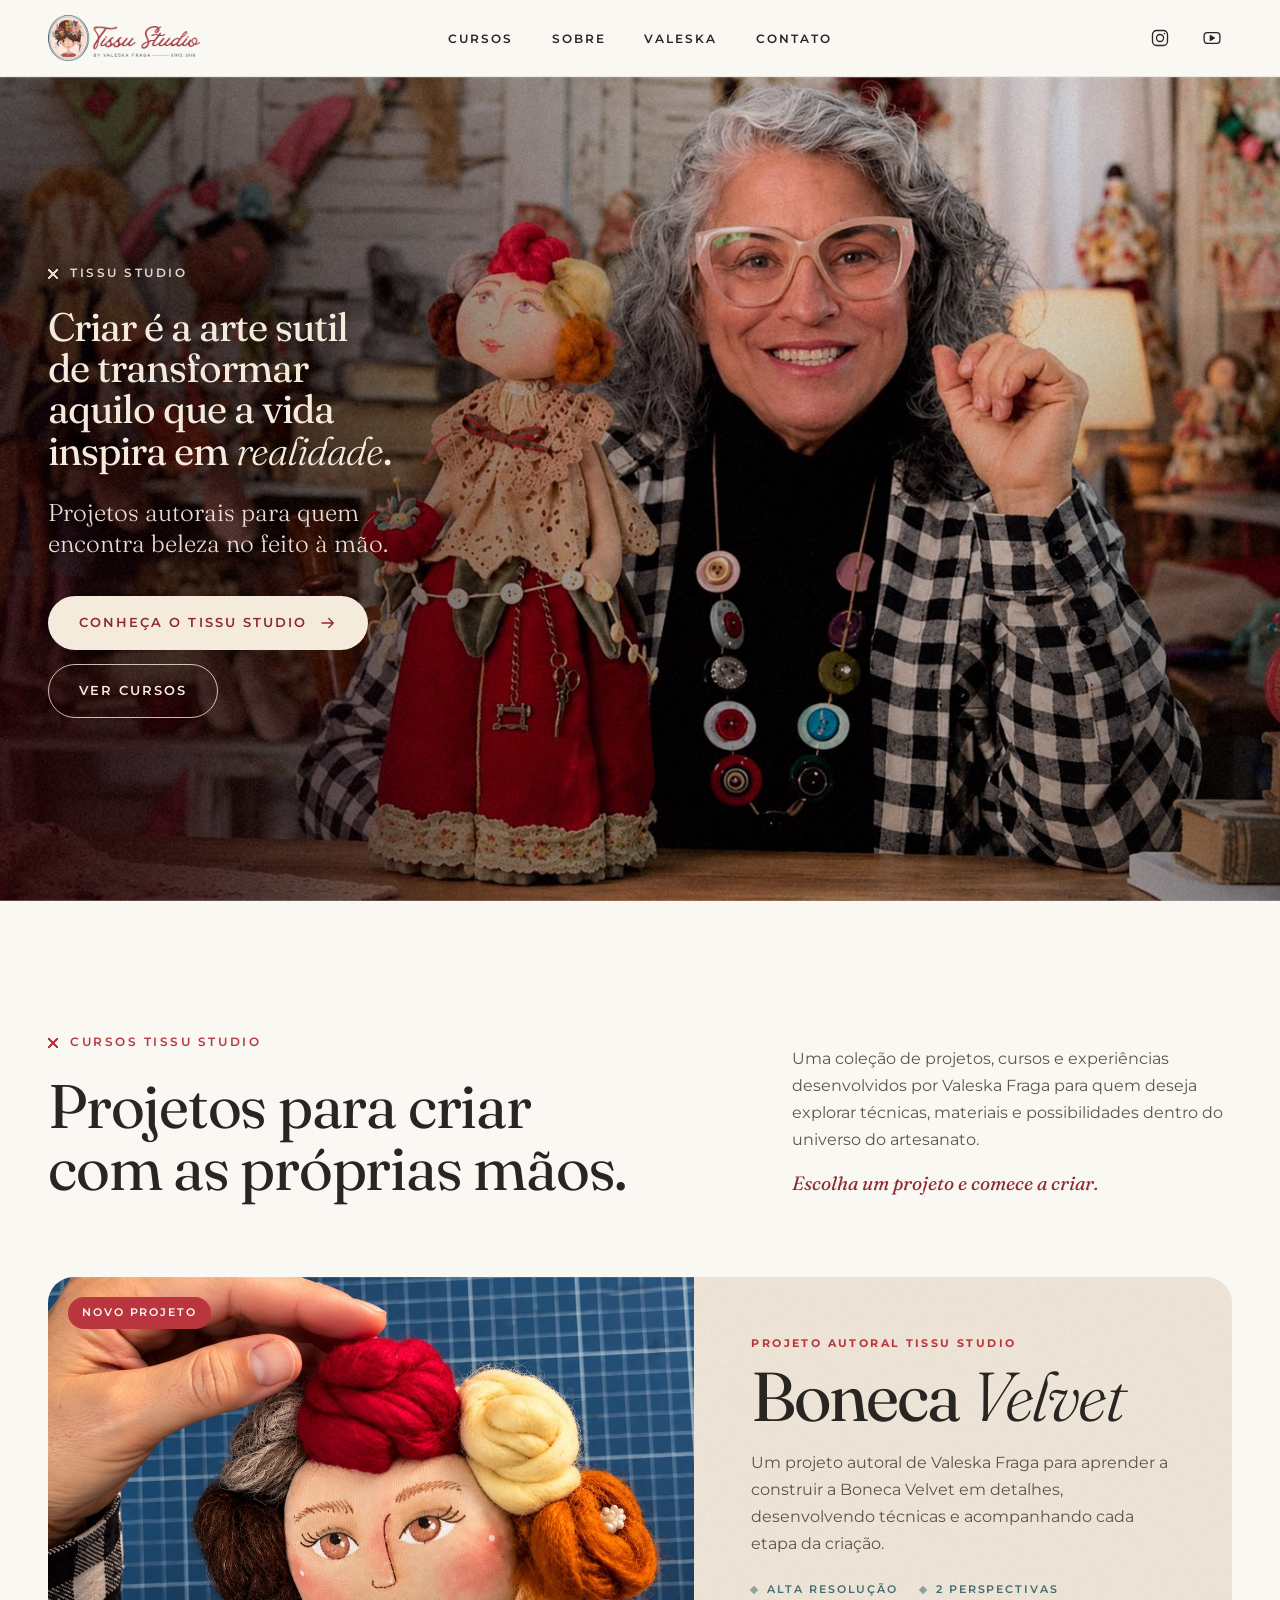
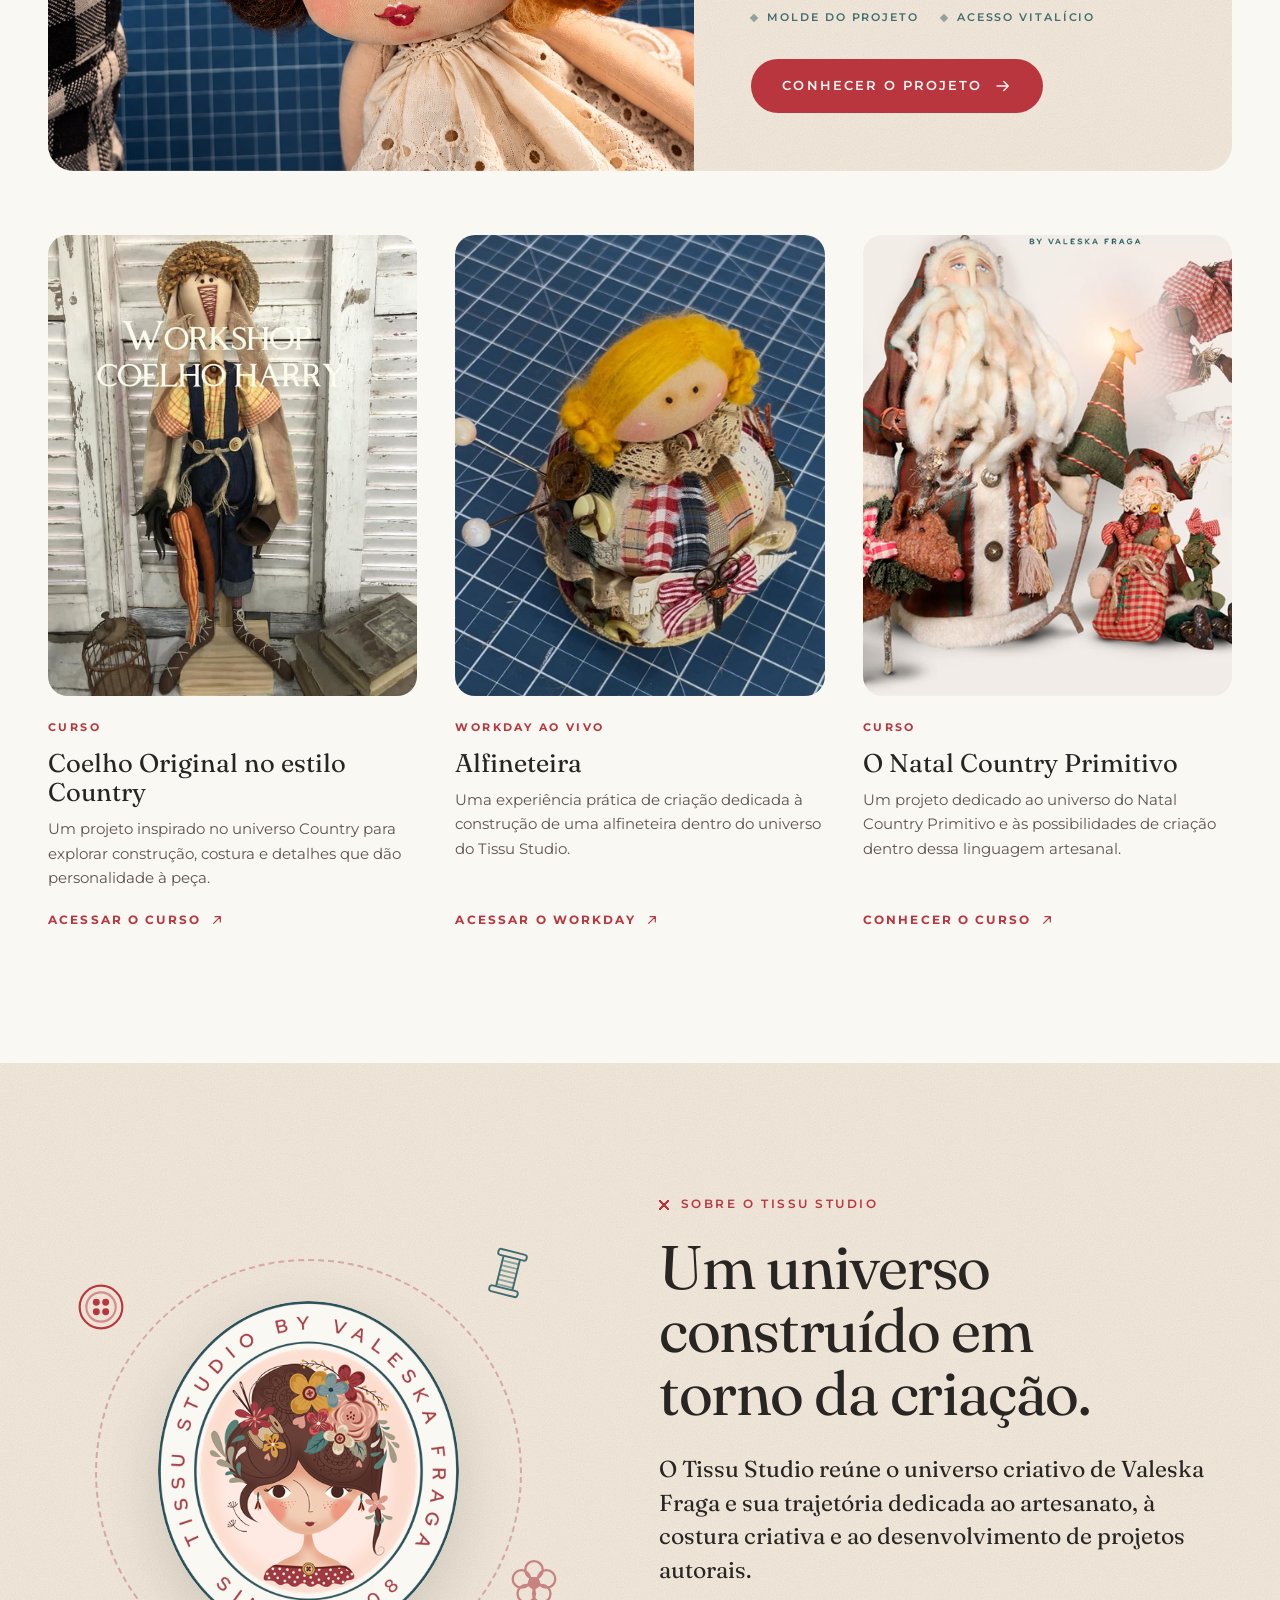
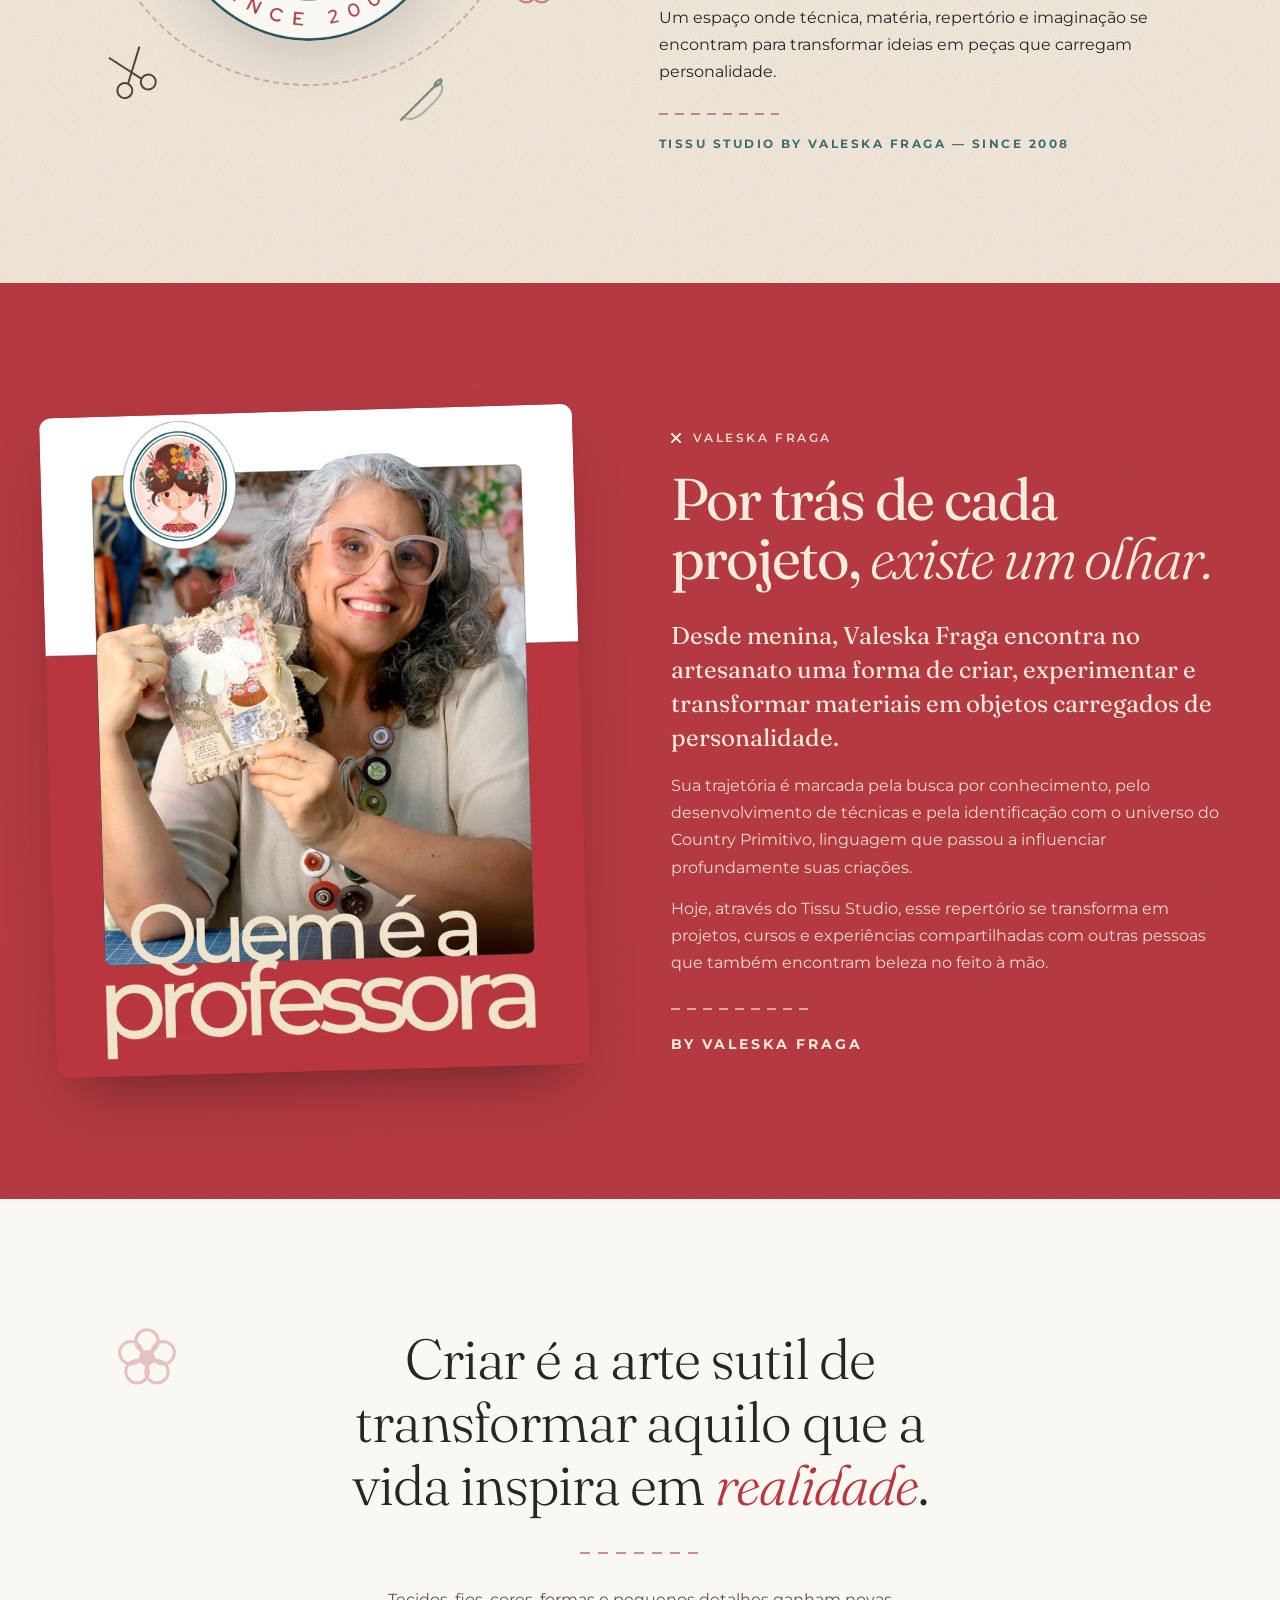
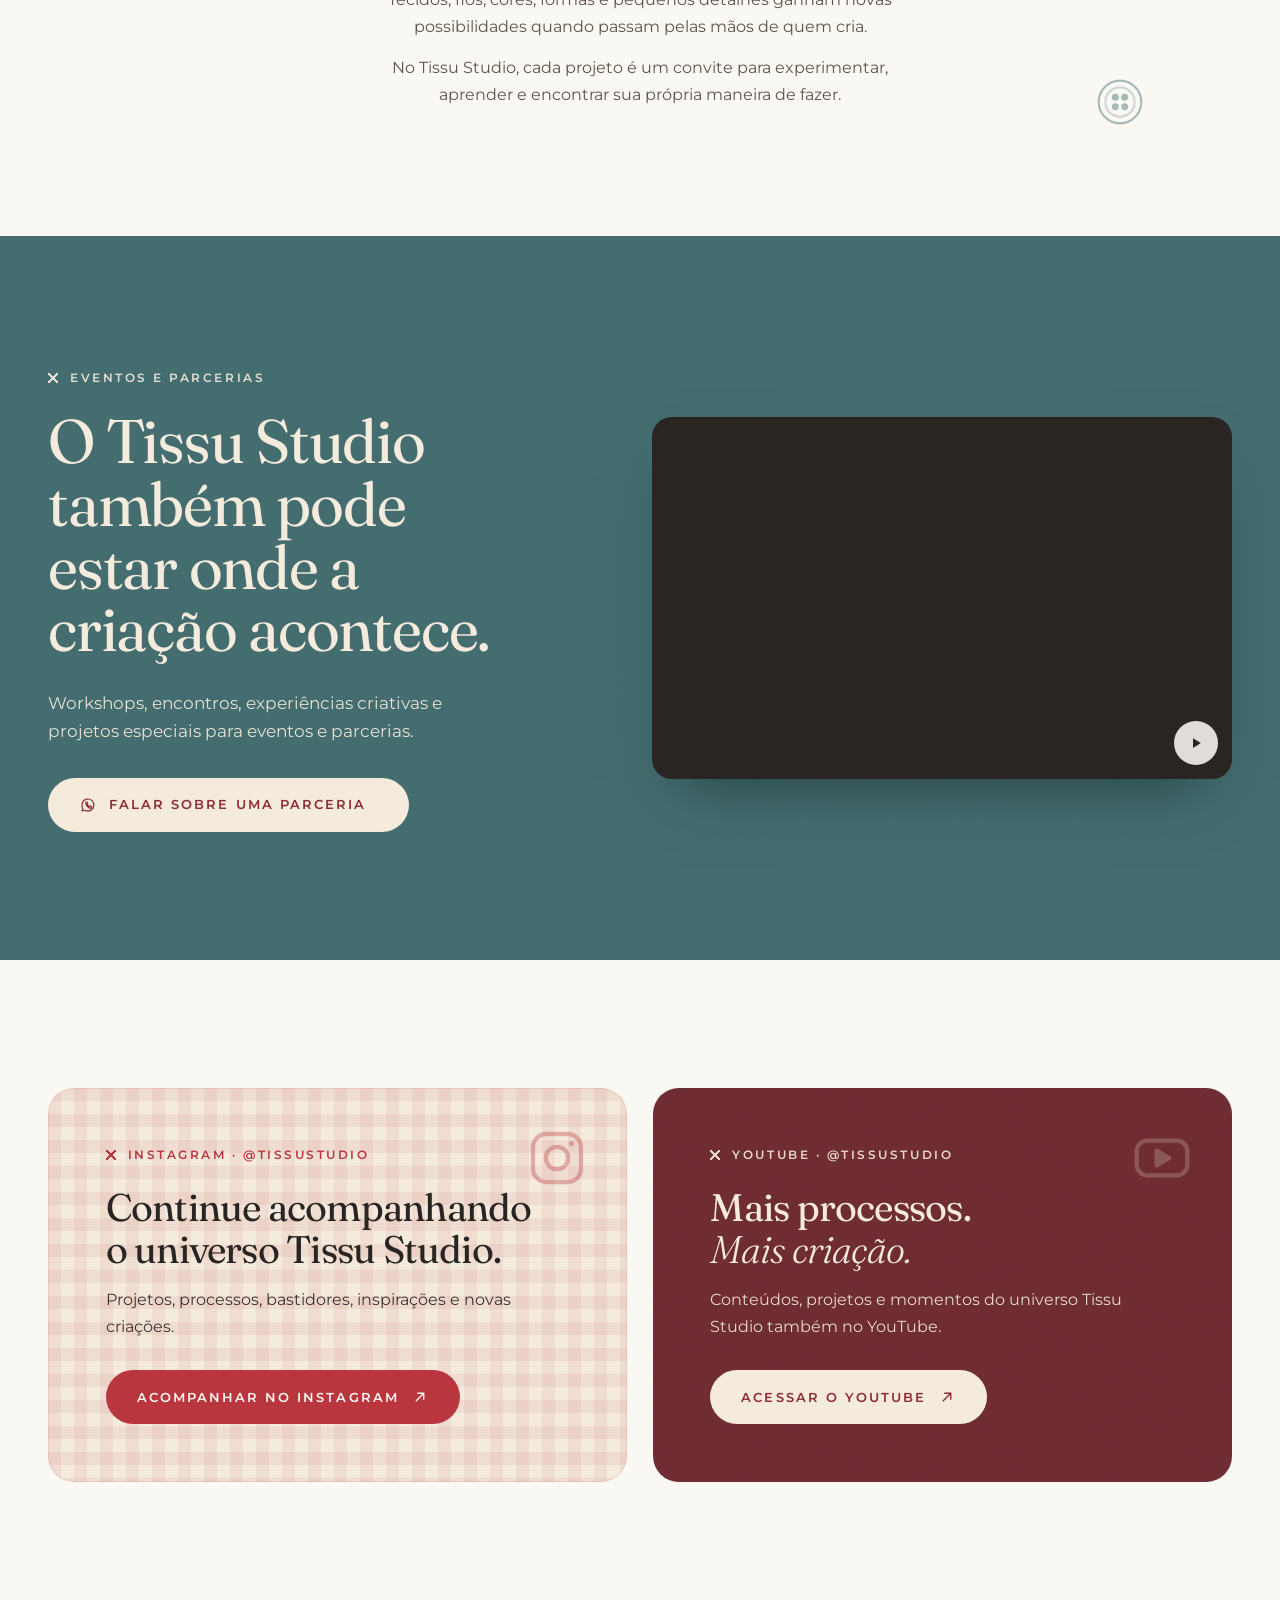
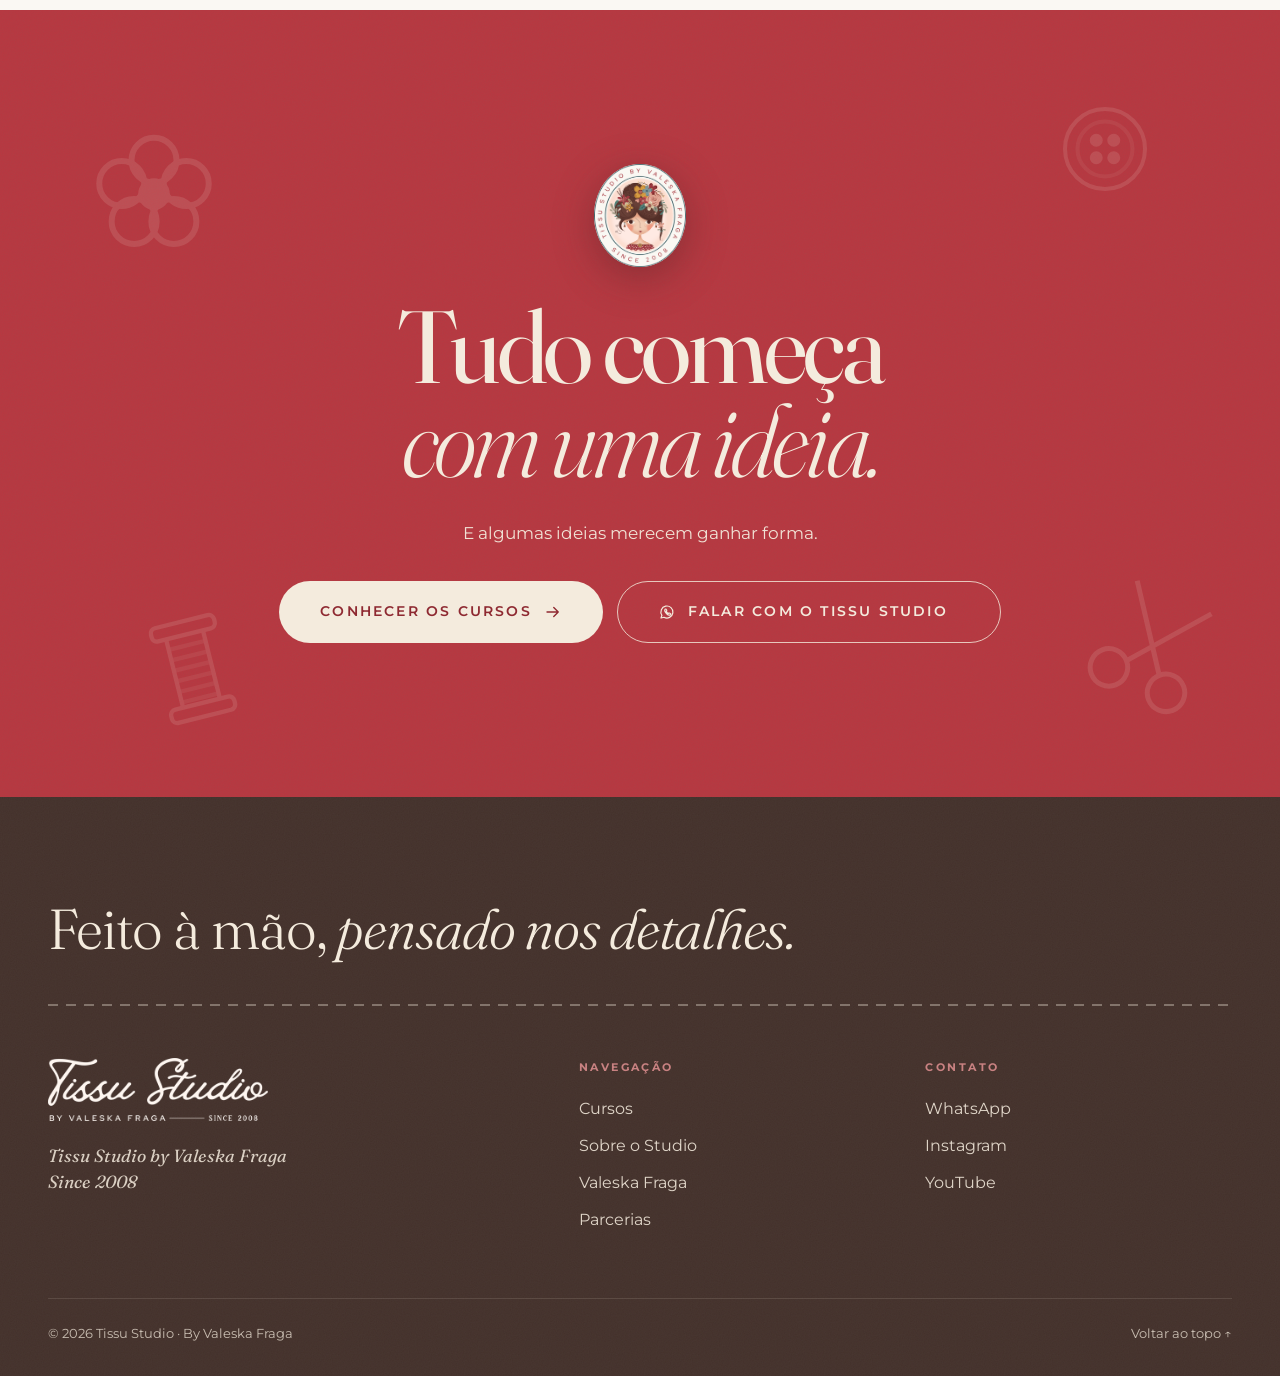
==== commit afff41af: "Home: nova frase-manifesto e foto da Valeska Co-Authored-By: Claude Opus 5.5 <noreply@anthropic.com>" ====
--- a/index.html
+++ b/index.html
@@ -8,7 +8,7 @@
   <meta name="theme-color" content="#B9363F">
   <meta property="og:type" content="website">
   <meta property="og:title" content="Tissu Studio — by Valeska Fraga">
-  <meta property="og:description" content="Criar é a arte sutil de dar matéria àquilo que a vida inspira. Projetos autorais para quem encontra beleza no feito à mão.">
+  <meta property="og:description" content="Criar é a arte sutil de transformar aquilo que a vida inspira em realidade. Projetos autorais para quem encontra beleza no feito à mão.">
   <meta property="og:image" content="assets/img/atelier.jpg">
   <meta property="og:locale" content="pt_BR">
   <link rel="icon" type="image/png" href="assets/logo/favicon.png">
@@ -112,7 +112,7 @@
       <div class="hero__inner container">
         <div class="hero__text">
           <p class="eyebrow eyebrow--light">Tissu Studio</p>
-          <h1 class="hero__title hero__title--manifesto" id="hero-title">Criar é a arte sutil de dar <em>matéria</em> àquilo que a vida inspira.</h1>
+          <h1 class="hero__title hero__title--manifesto" id="hero-title">Criar é a arte sutil de transformar aquilo que a vida inspira em <em>realidade</em>.</h1>
           <p class="hero__lead">Projetos autorais para quem encontra beleza no feito à mão.</p>
         </div>
         <div class="hero__actions hero__actions--row">
@@ -227,9 +227,9 @@
     <!-- VALESKA FRAGA -->
     <section class="teacher section section--red textured" id="valeska" aria-labelledby="valeska-title">
       <div class="container teacher__grid">
-        <figure class="teacher__media teacher__media--crop reveal">
-          <img src="assets/img/atelier.jpg" width="1265" height="745" loading="lazy"
-               alt="Valeska Fraga em seu atelier, sorrindo, com colar de botões coloridos.">
+        <figure class="teacher__media reveal">
+          <img src="assets/img/professora.jpg" width="724" height="896" loading="lazy"
+               alt="Valeska Fraga, de cabelos grisalhos e óculos rosados, segurando uma peça artesanal de tecido e renda.">
         </figure>
         <div class="teacher__text reveal">
           <p class="eyebrow eyebrow--light">Valeska Fraga</p>
@@ -247,7 +247,7 @@
       <svg class="creation__orn creation__orn--1" aria-hidden="true"><use href="#i-flower"/></svg>
       <svg class="creation__orn creation__orn--2" aria-hidden="true"><use href="#i-button"/></svg>
       <div class="container creation__inner reveal">
-        <p class="creation__quote">Criar é a arte sutil de dar <em>matéria</em> àquilo que a vida inspira.</p>
+        <p class="creation__quote">Criar é a arte sutil de transformar aquilo que a vida inspira em <em>realidade</em>.</p>
         <span class="stitch creation__stitch" aria-hidden="true"></span>
         <p>Tecidos, fios, cores, formas e pequenos detalhes ganham novas possibilidades quando passam pelas mãos de quem cria.</p>
         <p>No Tissu Studio, cada projeto é um convite para experimentar, aprender e encontrar sua própria maneira de fazer.</p>
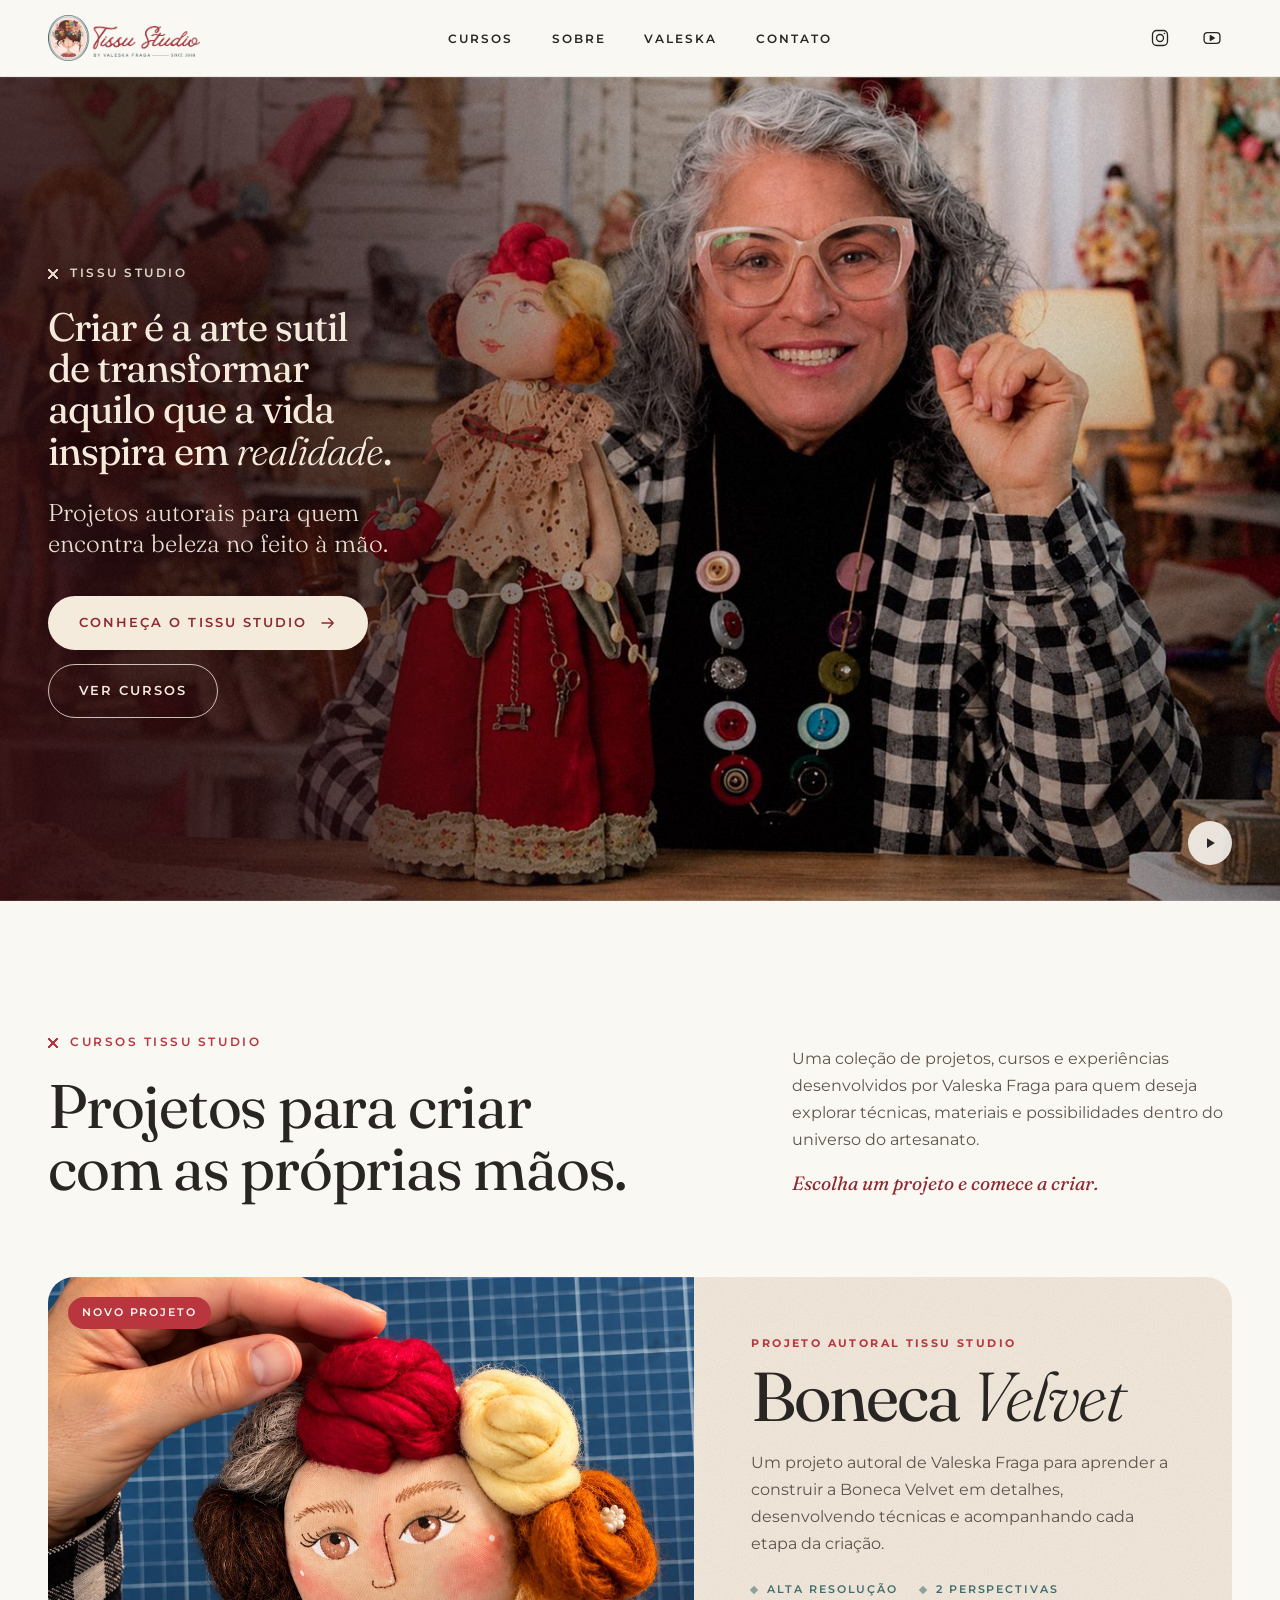
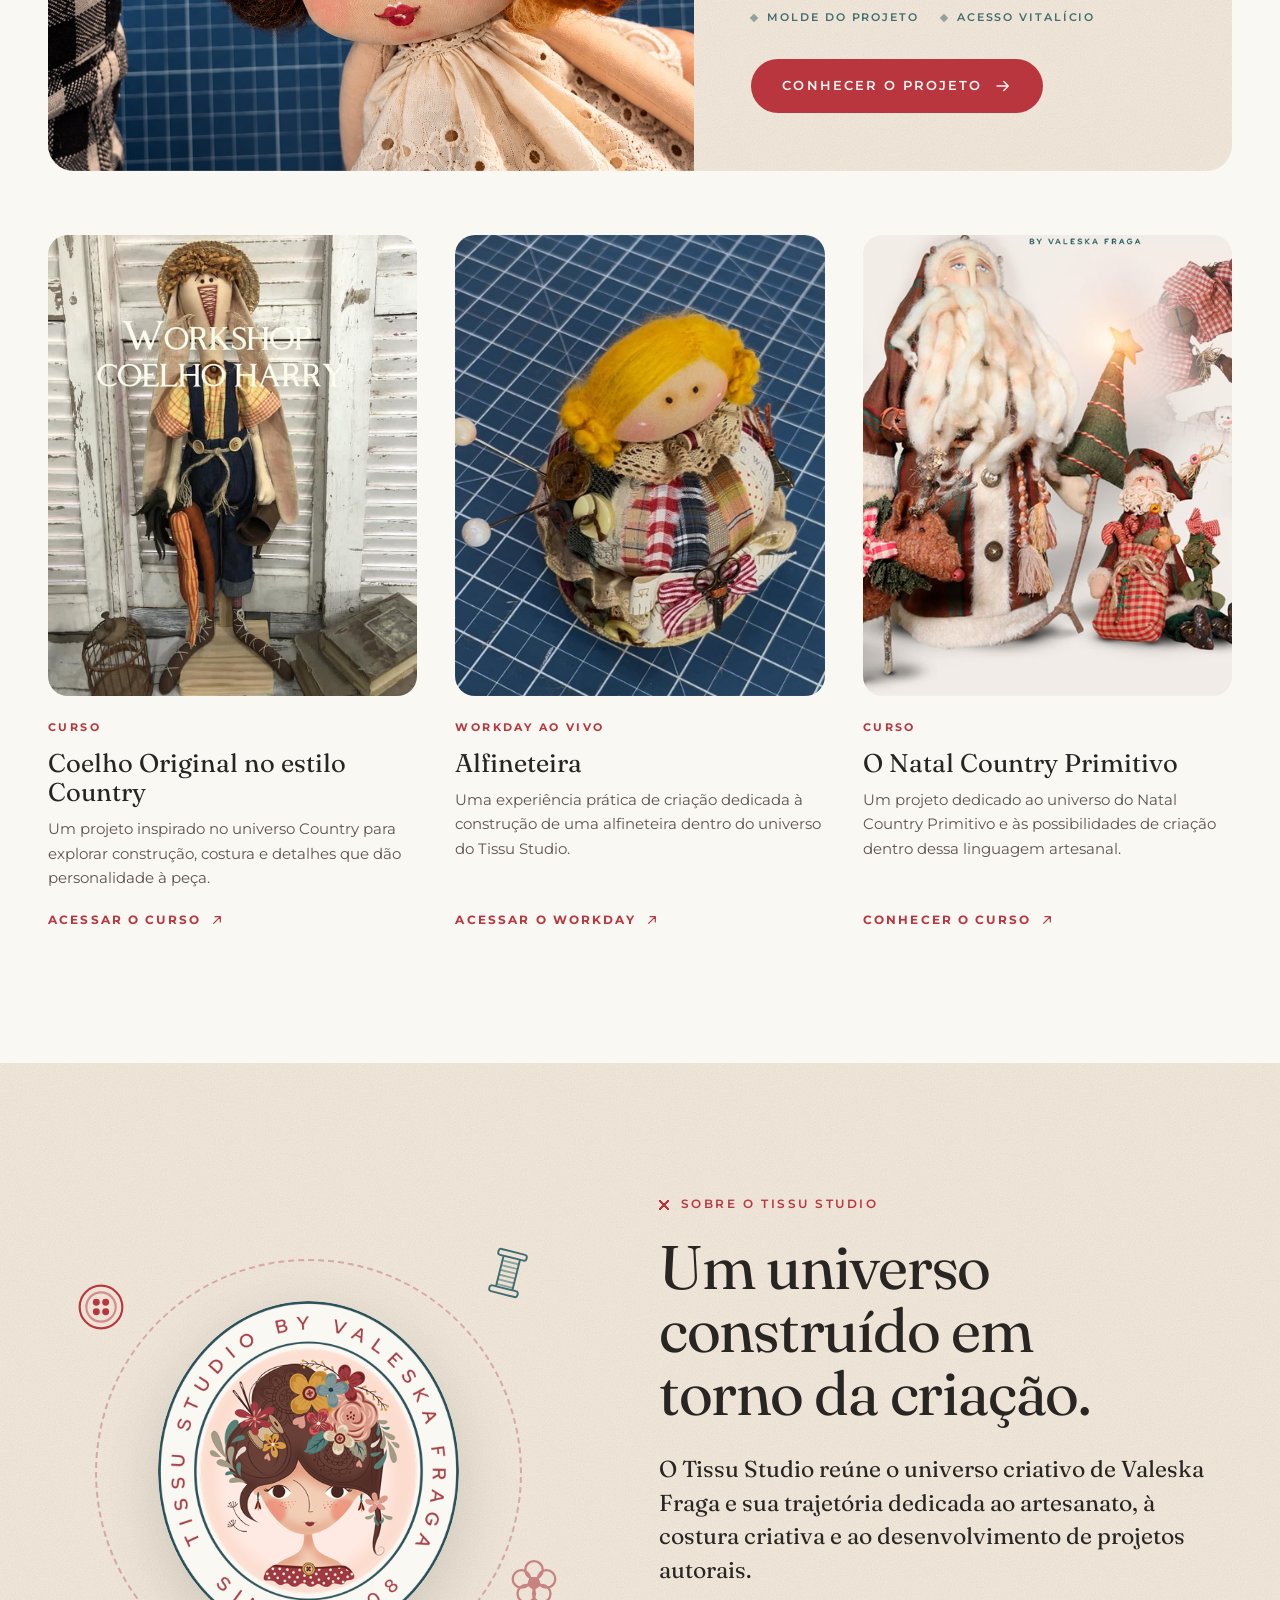
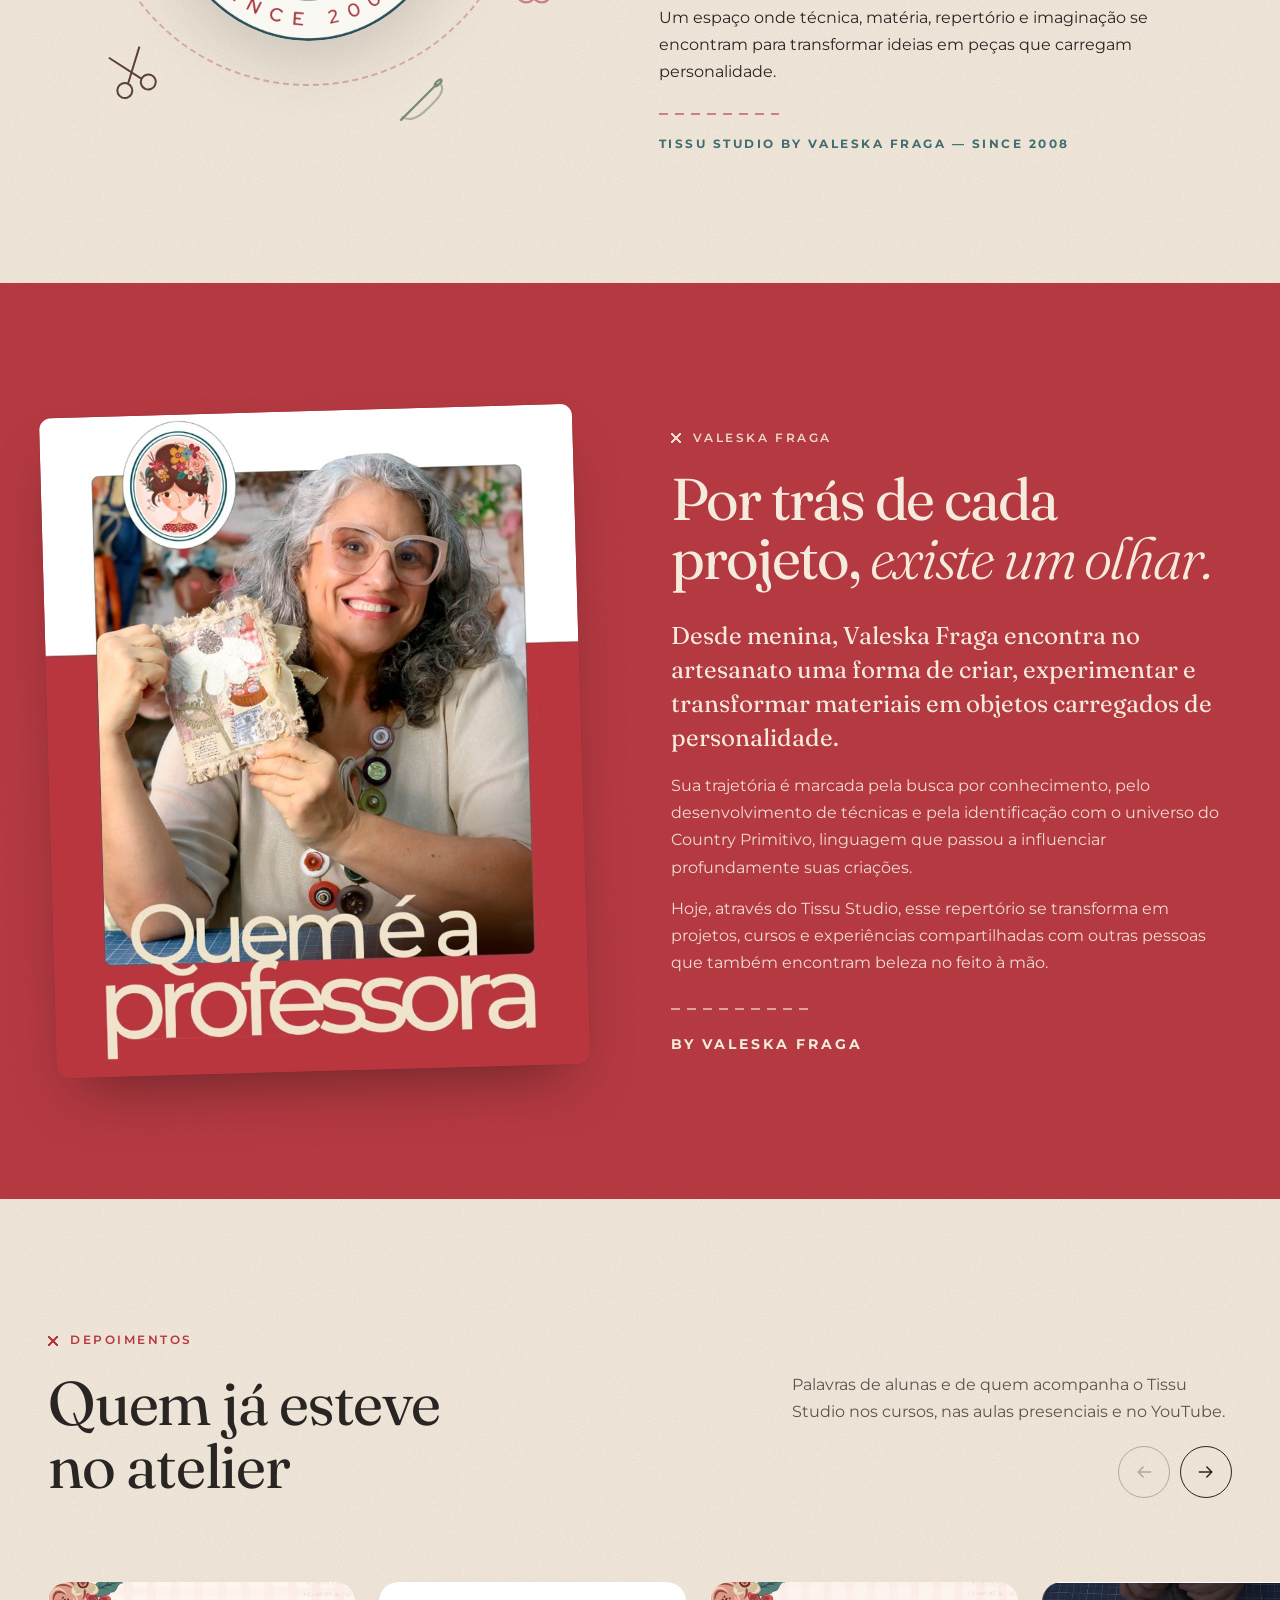
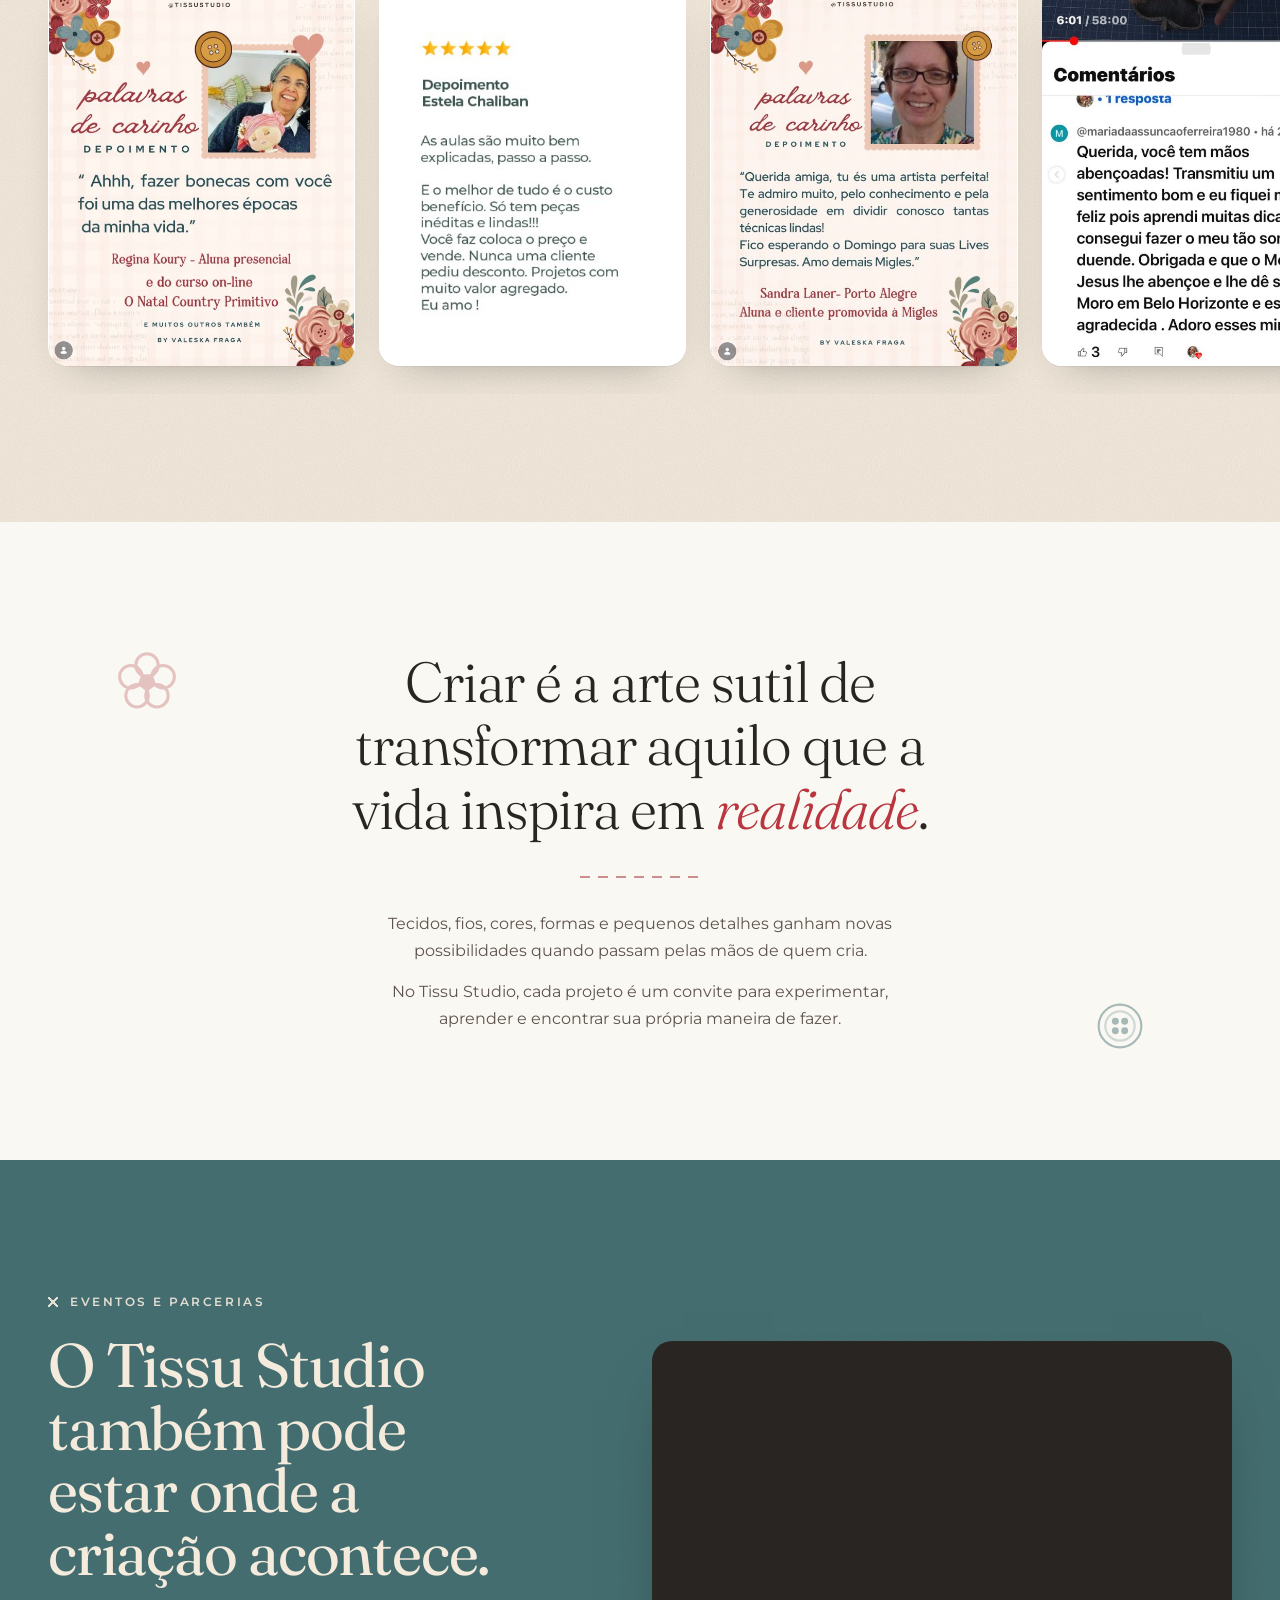
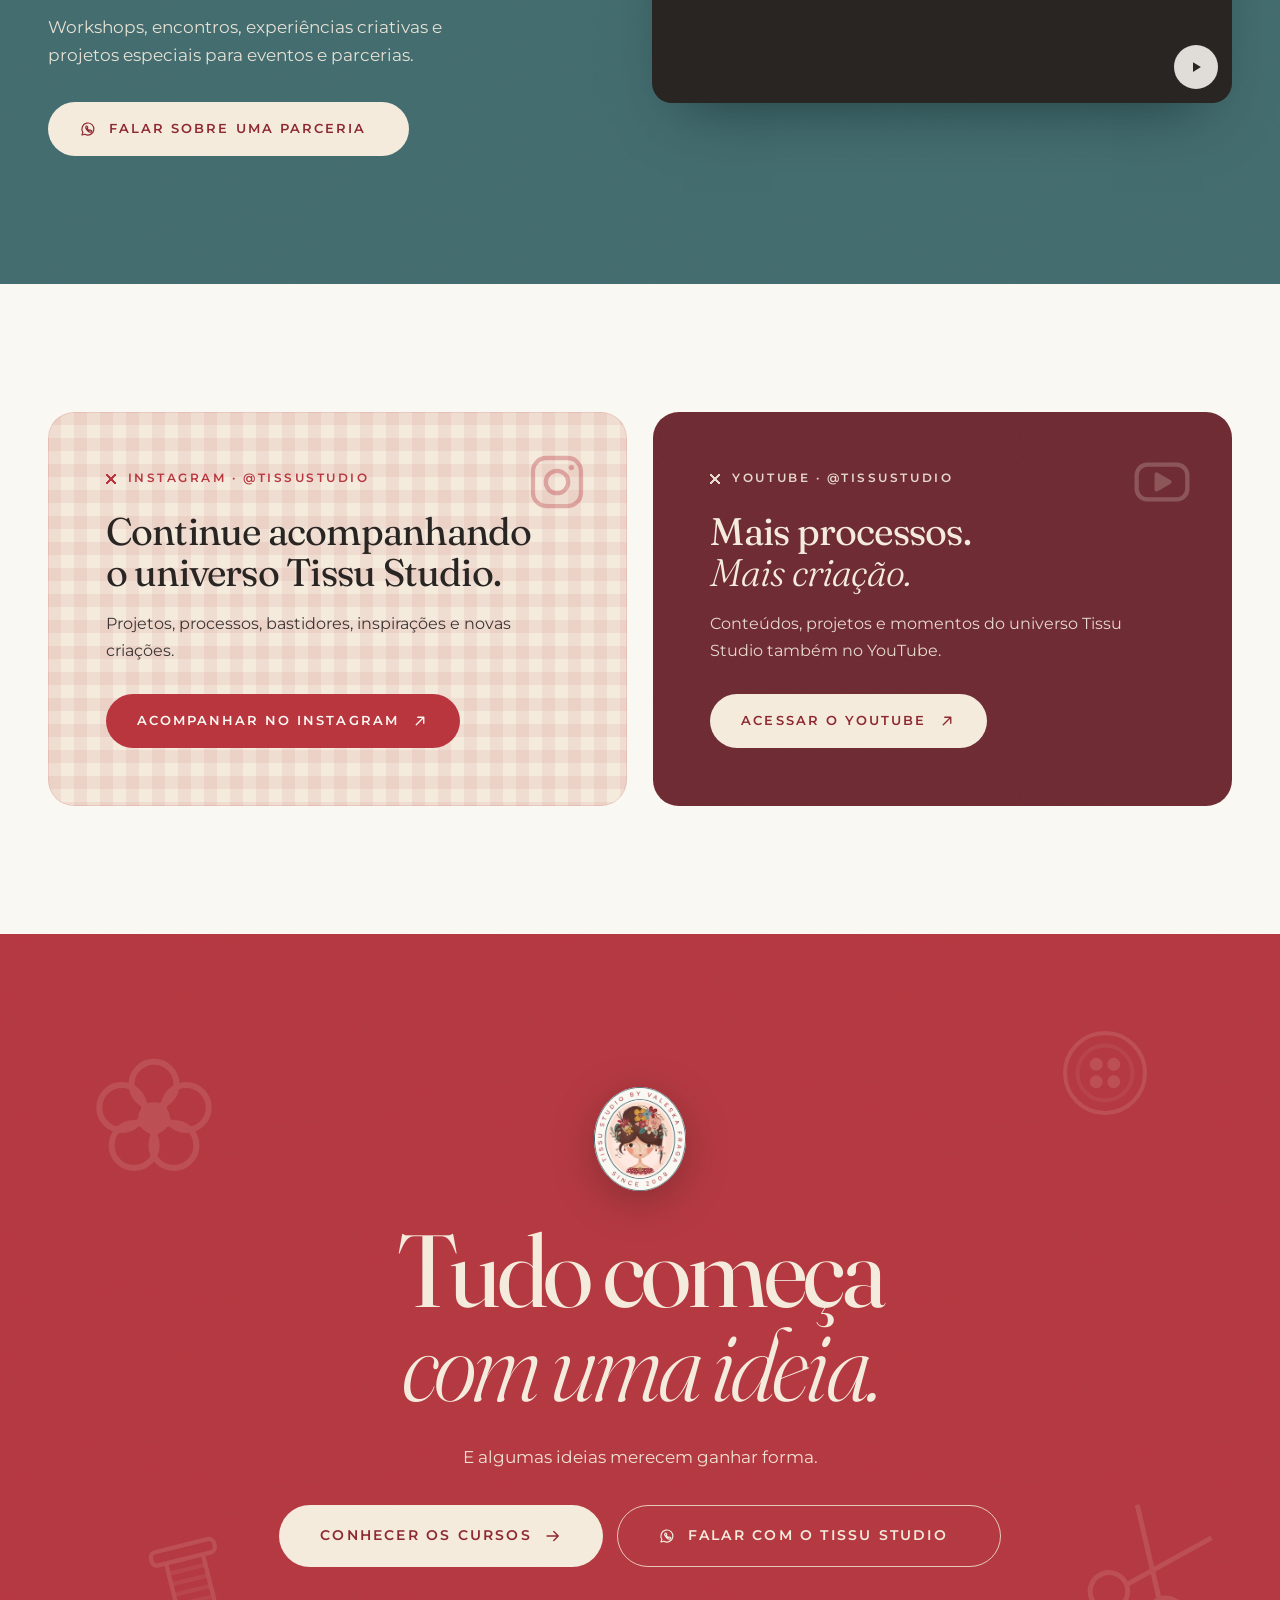
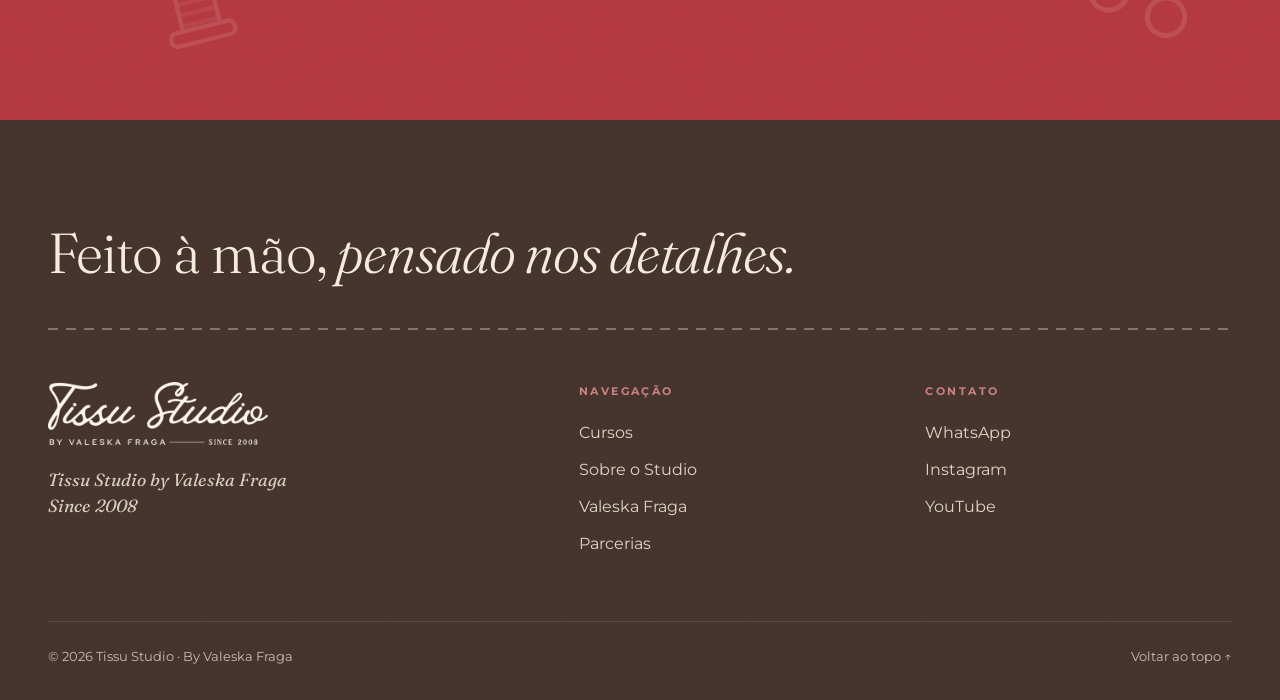
==== commit 36b5469a: "Vídeo no hero da home e carrossel de depoimentos (home + Velvet) Co-Authored-By: Claude Opus 5.5 <no" ====
--- a/index.html
+++ b/index.html
@@ -15,7 +15,6 @@
   <link rel="preconnect" href="https://fonts.googleapis.com">
   <link rel="preconnect" href="https://fonts.gstatic.com" crossorigin>
   <link href="https://fonts.googleapis.com/css2?family=Fraunces:ital,opsz,wght@0,9..144,300..600;1,9..144,300..600&family=Montserrat:wght@400;500;600;700&display=swap" rel="stylesheet">
-  <link rel="preload" as="image" href="assets/img/hero.jpg">
   <link rel="stylesheet" href="css/style.css">
   <link rel="stylesheet" href="css/home.css">
 </head>
@@ -106,8 +105,14 @@
 
     <!-- HERO / MANIFESTO -->
     <section class="hero hero--home" aria-labelledby="hero-title">
-      <img class="hero__bg" src="assets/img/hero.jpg" width="1600" height="895"
-           alt="Valeska Fraga em seu atelier no Tissu Studio, ao lado da Boneca Velvet.">
+      <video class="hero__bg hero__video" autoplay muted loop playsinline preload="auto"
+             poster="assets/img/hero.jpg" aria-label="Valeska Fraga em seu atelier no Tissu Studio">
+        <source src="assets/video/home-intro.mp4" type="video/mp4">
+      </video>
+      <button class="take__toggle hero__toggle" type="button" aria-label="Pausar vídeo">
+        <svg class="take__icon take__icon--pause" aria-hidden="true"><use href="#i-pause"/></svg>
+        <svg class="take__icon take__icon--play" aria-hidden="true"><use href="#i-play"/></svg>
+      </button>
 
       <div class="hero__inner container">
         <div class="hero__text">
@@ -242,6 +247,49 @@
       </div>
     </section>
 
+    <!-- DEPOIMENTOS -->
+    <section class="testimonials section section--cream textured" id="depoimentos" aria-labelledby="dep-title">
+      <div class="container">
+        <header class="section-head section-head--split reveal">
+          <div>
+            <p class="eyebrow">Depoimentos</p>
+            <h2 class="h2" id="dep-title">Quem já esteve no atelier</h2>
+          </div>
+          <div class="testimonials__aside">
+            <p class="section-head__aside">Palavras de alunas e de quem acompanha o Tissu Studio nos cursos, nas aulas presenciais e no YouTube.</p>
+            <div class="carousel__controls">
+              <button class="carousel__btn" type="button" data-carousel-prev aria-label="Depoimentos anteriores">
+                <svg aria-hidden="true" style="transform: scaleX(-1)"><use href="#i-arrow"/></svg>
+              </button>
+              <button class="carousel__btn" type="button" data-carousel-next aria-label="Próximos depoimentos">
+                <svg aria-hidden="true"><use href="#i-arrow"/></svg>
+              </button>
+            </div>
+          </div>
+        </header>
+      </div>
+
+      <ul class="carousel__track reveal" data-carousel tabindex="0" aria-label="Depoimentos — role para o lado para ver mais">
+        <li class="carousel__item"><button class="carousel__card" type="button" aria-label="Ampliar depoimento"><img src="assets/img/depoimentos/depoimento-01.jpg" width="593" height="746" loading="lazy" alt="Depoimento de Regina Koury, aluna presencial e do curso on-line O Natal Country Primitivo: “Ahhh, fazer bonecas com você foi uma das melhores épocas da minha vida.”"></button></li>
+        <li class="carousel__item"><button class="carousel__card" type="button" aria-label="Ampliar depoimento"><img src="assets/img/depoimentos/depoimento-02.jpg" width="425" height="523" loading="lazy" alt="Depoimento de Estela Chaliban, cinco estrelas: “As aulas são muito bem explicadas, passo a passo. Projetos com muito valor agregado. Eu amo!”"></button></li>
+        <li class="carousel__item"><button class="carousel__card" type="button" aria-label="Ampliar depoimento"><img src="assets/img/depoimentos/depoimento-03.jpg" width="593" height="745" loading="lazy" alt="Depoimento de Sandra Laner, de Porto Alegre: “Querida amiga, tu és uma artista perfeita! Te admiro muito, pelo conhecimento e pela generosidade em dividir conosco tantas técnicas lindas!”"></button></li>
+        <li class="carousel__item"><button class="carousel__card" type="button" aria-label="Ampliar depoimento"><img src="assets/img/depoimentos/depoimento-04.jpg" width="597" height="743" loading="lazy" alt="Comentário no YouTube: “Querida, você tem mãos abençoadas! Aprendi muitas dicas e consegui fazer o meu tão sonhado duende.”"></button></li>
+        <li class="carousel__item"><button class="carousel__card" type="button" aria-label="Ampliar depoimento"><img src="assets/img/depoimentos/depoimento-05.jpg" width="597" height="749" loading="lazy" alt="Depoimento de Regina Garcia, aluna do curso Coração Ano Inteiro: “Acabei de assistir à última aula. Ficou lindo! Parabéns!”"></button></li>
+        <li class="carousel__item"><button class="carousel__card" type="button" aria-label="Ampliar depoimento"><img src="assets/img/depoimentos/depoimento-06.jpg" width="540" height="703" loading="lazy" alt="Depoimento de Angela Marinho, cinco estrelas: “As aulas são extremamente bem explicadas, feitas com muito carinho e cuidado, o que traz muita segurança na hora de produzir.”"></button></li>
+        <li class="carousel__item"><button class="carousel__card" type="button" aria-label="Ampliar depoimento"><img src="assets/img/depoimentos/depoimento-07.jpg" width="598" height="745" loading="lazy" alt="Depoimento de Thete Pereira, de Niterói, aluna presencial, elogiando o ensinamento de Valeska e as aulas na Hotmart."></button></li>
+        <li class="carousel__item"><button class="carousel__card" type="button" aria-label="Ampliar depoimento"><img src="assets/img/depoimentos/depoimento-08.jpg" width="595" height="744" loading="lazy" alt="Comentário no YouTube: “A melhor aula de gnomo que eu achei. Seu trabalho é primoroso, acabamento perfeito e um resultado impecável.”"></button></li>
+        <li class="carousel__item"><button class="carousel__card" type="button" aria-label="Ampliar depoimento"><img src="assets/img/depoimentos/depoimento-09.jpg" width="594" height="749" loading="lazy" alt="Depoimentos sobre a aula do Duende Charmoso, publicada no canal do YouTube do Tissu Studio."></button></li>
+        <li class="carousel__item"><button class="carousel__card" type="button" aria-label="Ampliar depoimento"><img src="assets/img/depoimentos/depoimento-10.jpg" width="458" height="549" loading="lazy" alt="Depoimento de Vera Maria Fonseca: “Valeskinha! Acabei de assistir a aula. Como sempre adorei. Para mim é um lugar de aprendizado com muito conteúdo e relaxamento.”"></button></li>
+        <li class="carousel__item"><button class="carousel__card" type="button" aria-label="Ampliar depoimento"><img src="assets/img/depoimentos/depoimento-11.jpg" width="598" height="745" loading="lazy" alt="Comentário no YouTube: “Que lindo trabalho! Muito obrigado por compartilhar seu conhecimento. Saudações e gratidão do México.”"></button></li>
+        <li class="carousel__item"><button class="carousel__card" type="button" aria-label="Ampliar depoimento"><img src="assets/img/depoimentos/depoimento-12.jpg" width="593" height="743" loading="lazy" alt="Comentários no YouTube, em português e espanhol, elogiando a aula detalhista de Valeska."></button></li>
+      </ul>
+
+      <dialog class="lightbox" aria-label="Depoimento ampliado">
+        <button class="lightbox__close" type="button" aria-label="Fechar">×</button>
+        <img class="lightbox__img" src="" alt="">
+      </dialog>
+    </section>
+
     <!-- CRIAÇÃO / MANIFESTO -->
     <section class="creation section" aria-label="Manifesto">
       <svg class="creation__orn creation__orn--1" aria-hidden="true"><use href="#i-flower"/></svg>
--- a/css/style.css
+++ b/css/style.css
@@ -847,3 +847,64 @@
   .materials__orn--2 { display: none; }
   .materials__body .btn { width: 100%; }
 }
+
+/* =========================================================
+   COMPONENTES COMPARTILHADOS (home + cursos)
+   ========================================================= */
+
+/* Botão de pausa do vídeo de fundo do hero */
+.hero__toggle { position: absolute; z-index: 2; right: var(--edge); bottom: clamp(20px, 3vw, 36px); }
+
+/* Depoimentos — carrossel de prints */
+.testimonials { overflow: hidden; }
+.testimonials__aside { display: flex; flex-direction: column; align-items: flex-end; gap: 20px; }
+.carousel__controls { display: flex; gap: 10px; }
+.carousel__btn {
+  width: 52px; height: 52px; border-radius: 50%; cursor: pointer;
+  display: grid; place-items: center;
+  border: 1.5px solid var(--tissu-ink); background: transparent; color: var(--tissu-ink);
+  transition: background-color .25s ease, color .25s ease, opacity .25s ease;
+}
+.carousel__btn svg { width: 20px; height: 20px; }
+.carousel__btn:hover:not(:disabled) { background: var(--tissu-red); border-color: var(--tissu-red); color: var(--tissu-offwhite); }
+.carousel__btn:disabled { opacity: .3; cursor: default; }
+
+.carousel__track {
+  display: flex; gap: clamp(16px, 2vw, 24px);
+  overflow-x: auto; overscroll-behavior-x: contain;
+  scroll-snap-type: x mandatory; scroll-padding-inline: var(--edge);
+  padding: 8px var(--edge) 28px;
+  scrollbar-width: thin; scrollbar-color: rgba(185, 54, 63, .35) transparent;
+}
+.carousel__track:focus-visible { outline-offset: -4px; }
+.carousel__item { flex: 0 0 clamp(250px, 24vw, 320px); scroll-snap-align: start; }
+.carousel__card {
+  display: block; width: 100%; padding: 0; border: 0; cursor: zoom-in;
+  aspect-ratio: 4 / 5; overflow: hidden; border-radius: var(--radius);
+  background: #fff;
+  box-shadow: 0 1px 0 rgba(41, 37, 35, .06), 0 18px 40px -26px rgba(41, 37, 35, .45);
+  transition: transform .35s var(--ease), box-shadow .35s var(--ease);
+}
+.carousel__card img { width: 100%; height: 100%; object-fit: contain; }
+.carousel__card:hover { transform: translateY(-4px); box-shadow: 0 1px 0 rgba(41, 37, 35, .06), 0 26px 50px -26px rgba(41, 37, 35, .55); }
+
+/* Ampliação do print */
+.lightbox {
+  padding: 0; border: 0; background: transparent; max-width: min(92vw, 640px); max-height: 92vh; overflow: visible;
+}
+.lightbox::backdrop { background: rgba(41, 37, 35, .82); }
+.lightbox__img { max-width: 100%; max-height: 88vh; width: auto; height: auto; border-radius: var(--radius-sm); background: #fff; }
+.lightbox__close {
+  position: absolute; top: -18px; right: -18px; width: 44px; height: 44px; border-radius: 50%; border: 0; cursor: pointer;
+  background: var(--tissu-offwhite); color: var(--tissu-ink); font-size: 1.6rem; line-height: 1;
+  box-shadow: 0 6px 18px rgba(0, 0, 0, .25);
+}
+
+@media (max-width: 900px) {
+  .testimonials__aside { align-items: flex-start; }
+  .hero__toggle { position: relative; right: auto; bottom: auto; order: 2; align-self: flex-end; margin: -58px var(--gutter) 14px 0; }
+}
+@media (max-width: 640px) {
+  .carousel__item { flex-basis: 78vw; }
+  .lightbox__close { top: 8px; right: 8px; }
+}
--- a/css/home.css
+++ b/css/home.css
@@ -25,6 +25,12 @@
 }
 .hero__title--manifesto em { display: inline; padding: 0; font-weight: 300; }
 .hero__actions--row { flex-direction: row; flex-wrap: wrap; gap: 14px; }
+/* O vídeo não tem o tratamento vermelho da foto: sombra suave só atrás do texto */
+.hero--home::before {
+  content: ""; position: absolute; inset: 0; z-index: 1; pointer-events: none;
+  background: linear-gradient(90deg, rgba(60, 22, 24, .55) 0%, rgba(60, 22, 24, .25) 28%, transparent 48%);
+}
+.hero--home .hero__toggle { z-index: 3; }
 
 /* Cursos */
 .hub__hint { font-family: var(--ff-display); font-style: italic; font-size: 1.2rem; color: var(--tissu-red-dark); margin-top: 14px; }
@@ -141,6 +147,7 @@
   .site-nav__social a { font-size: .8rem; font-weight: 600; letter-spacing: .14em; text-transform: uppercase; text-decoration: none; color: var(--tissu-red); }
 
   .hero--home .hero__text, .hero--home .hero__actions { max-width: none; }
+  .hero--home::before { display: none; }
   .hero__title--manifesto { font-size: clamp(2.2rem, 9vw, 3.2rem); }
   .hero__actions--row { flex-direction: column; align-items: stretch; }
   .hero__actions--row .btn { width: 100%; }
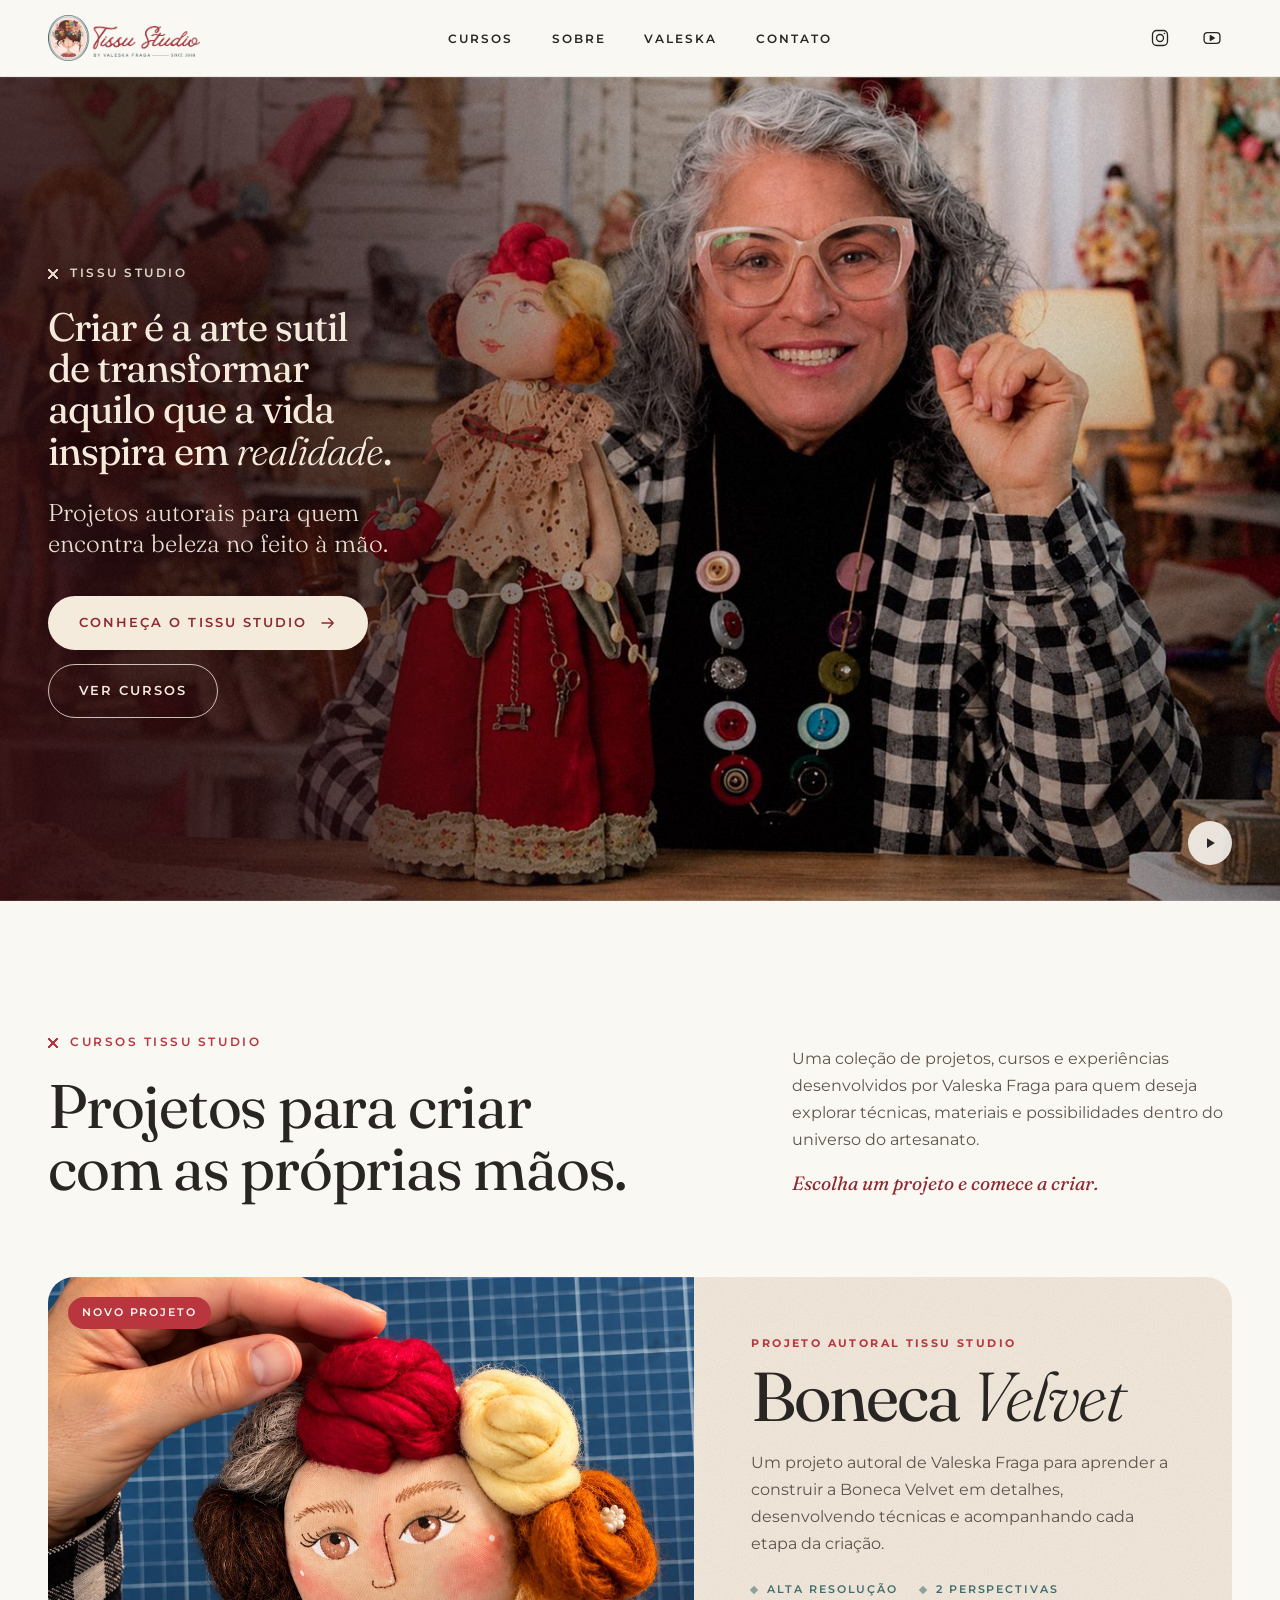
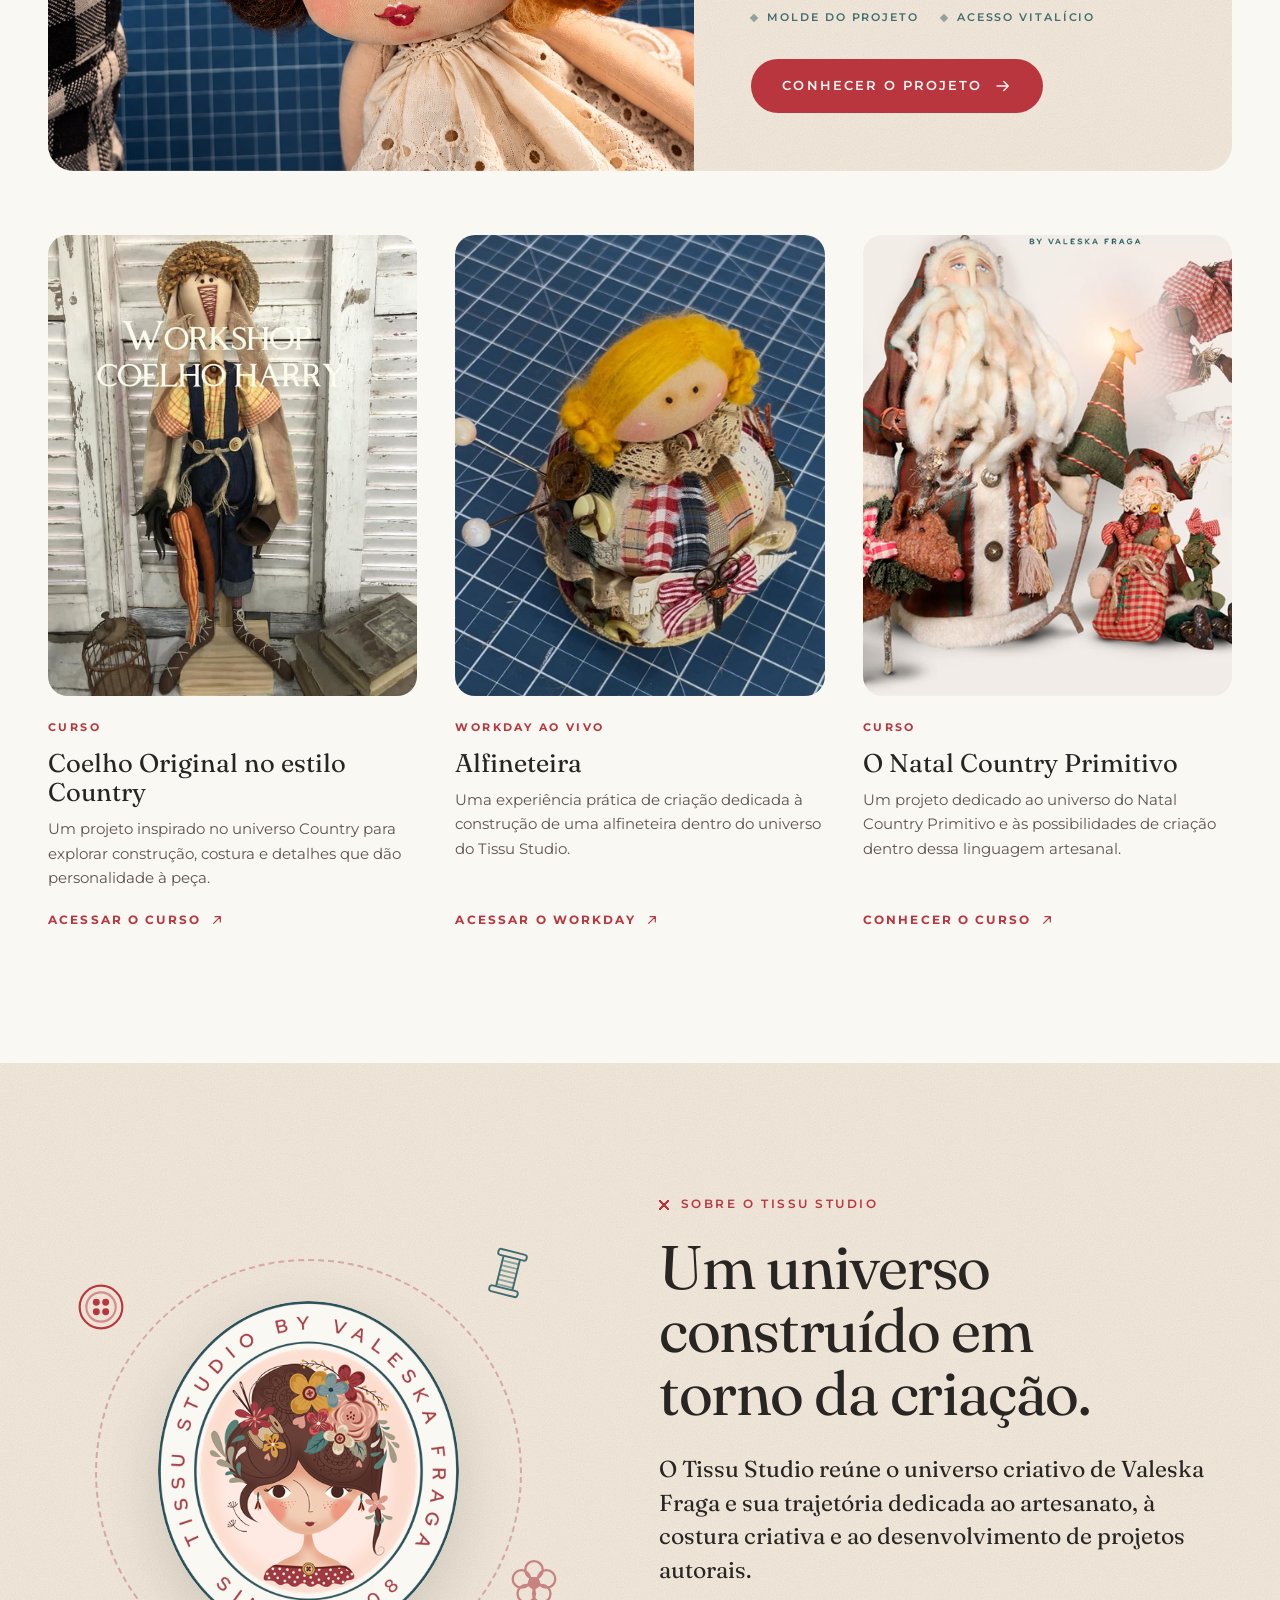
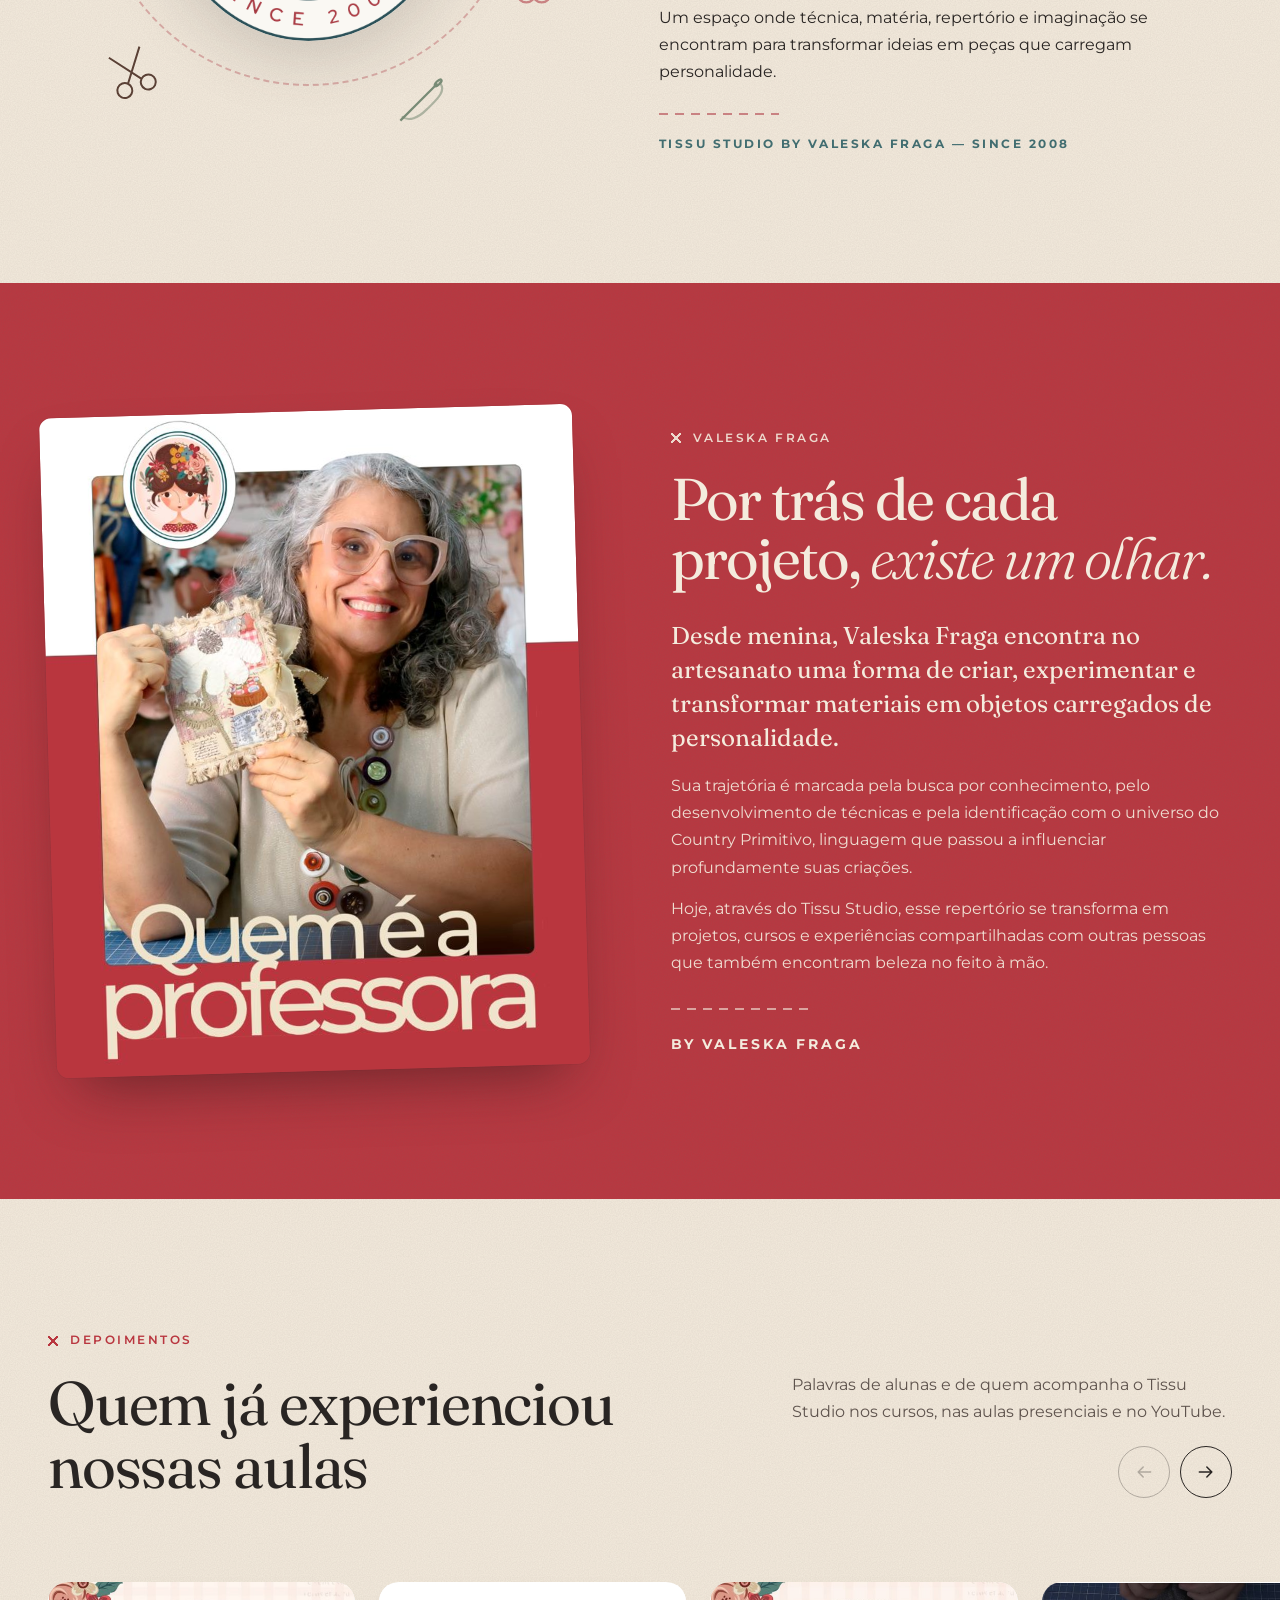
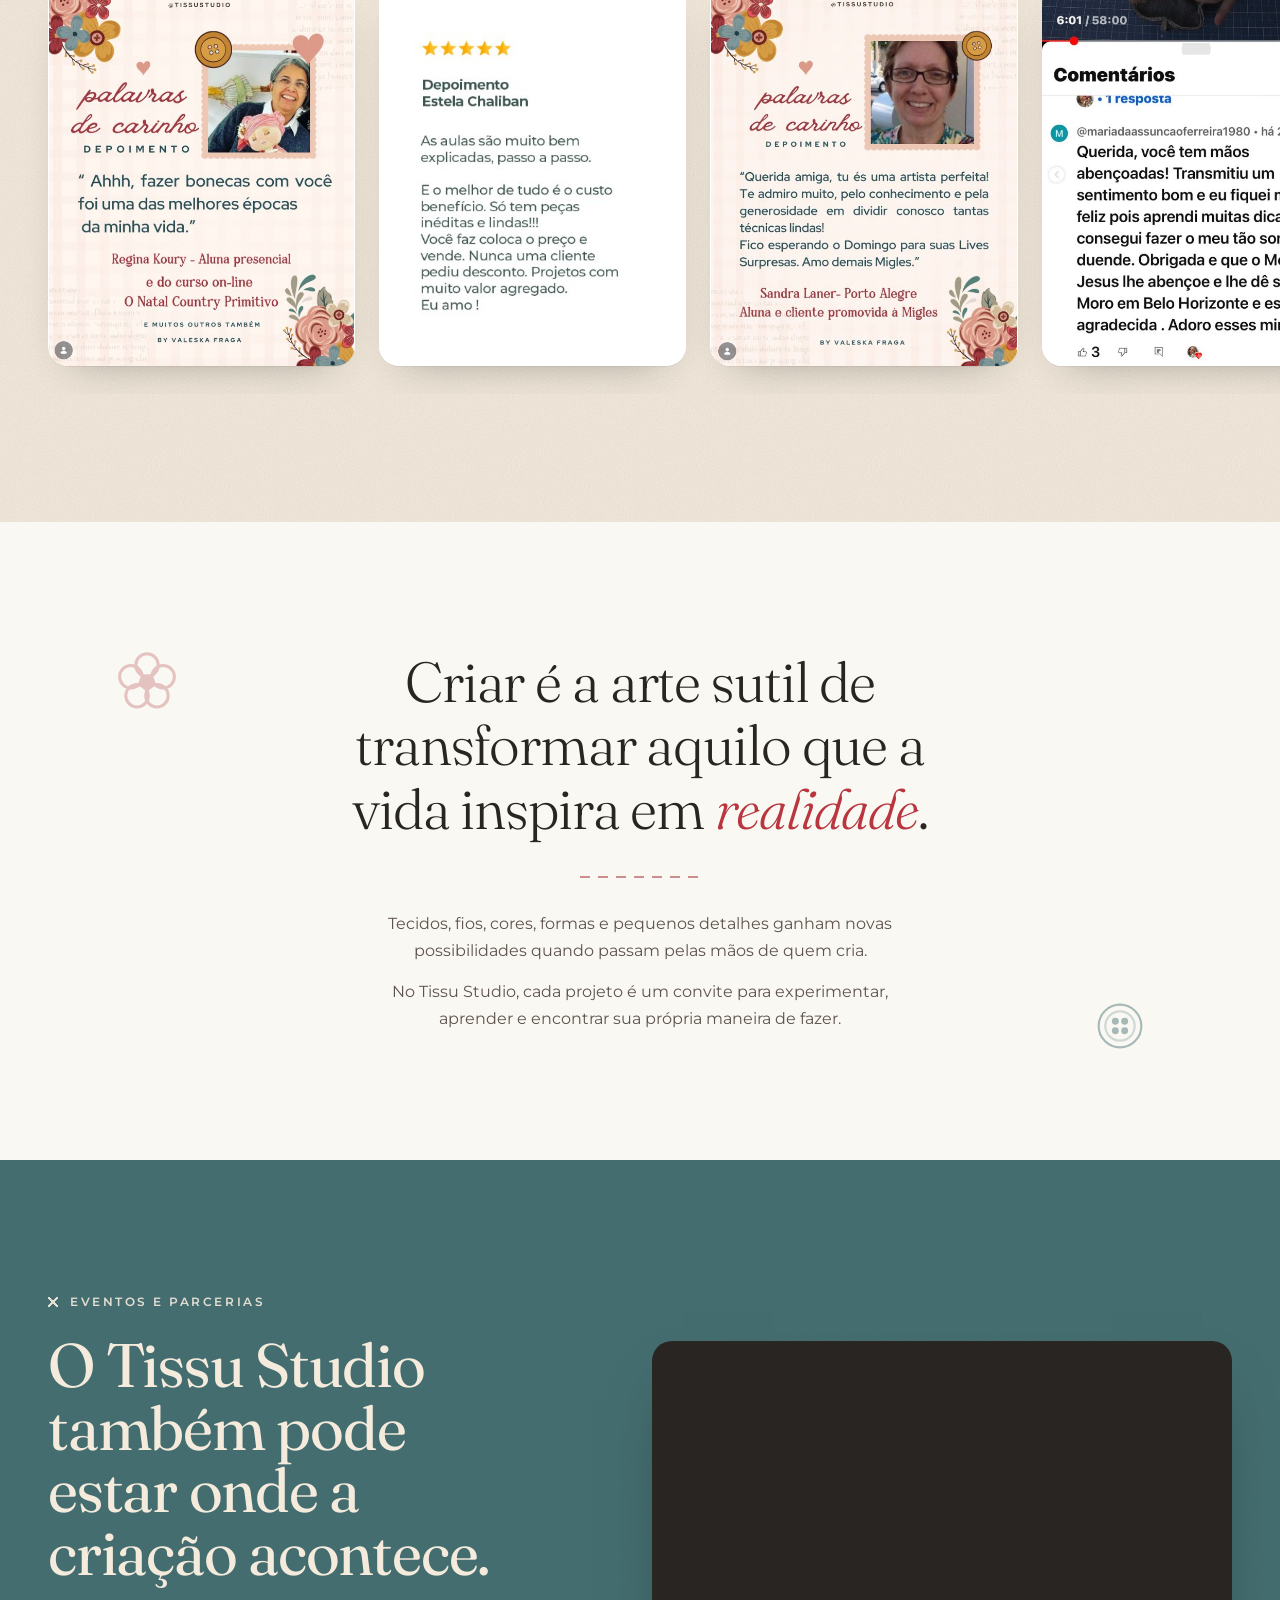
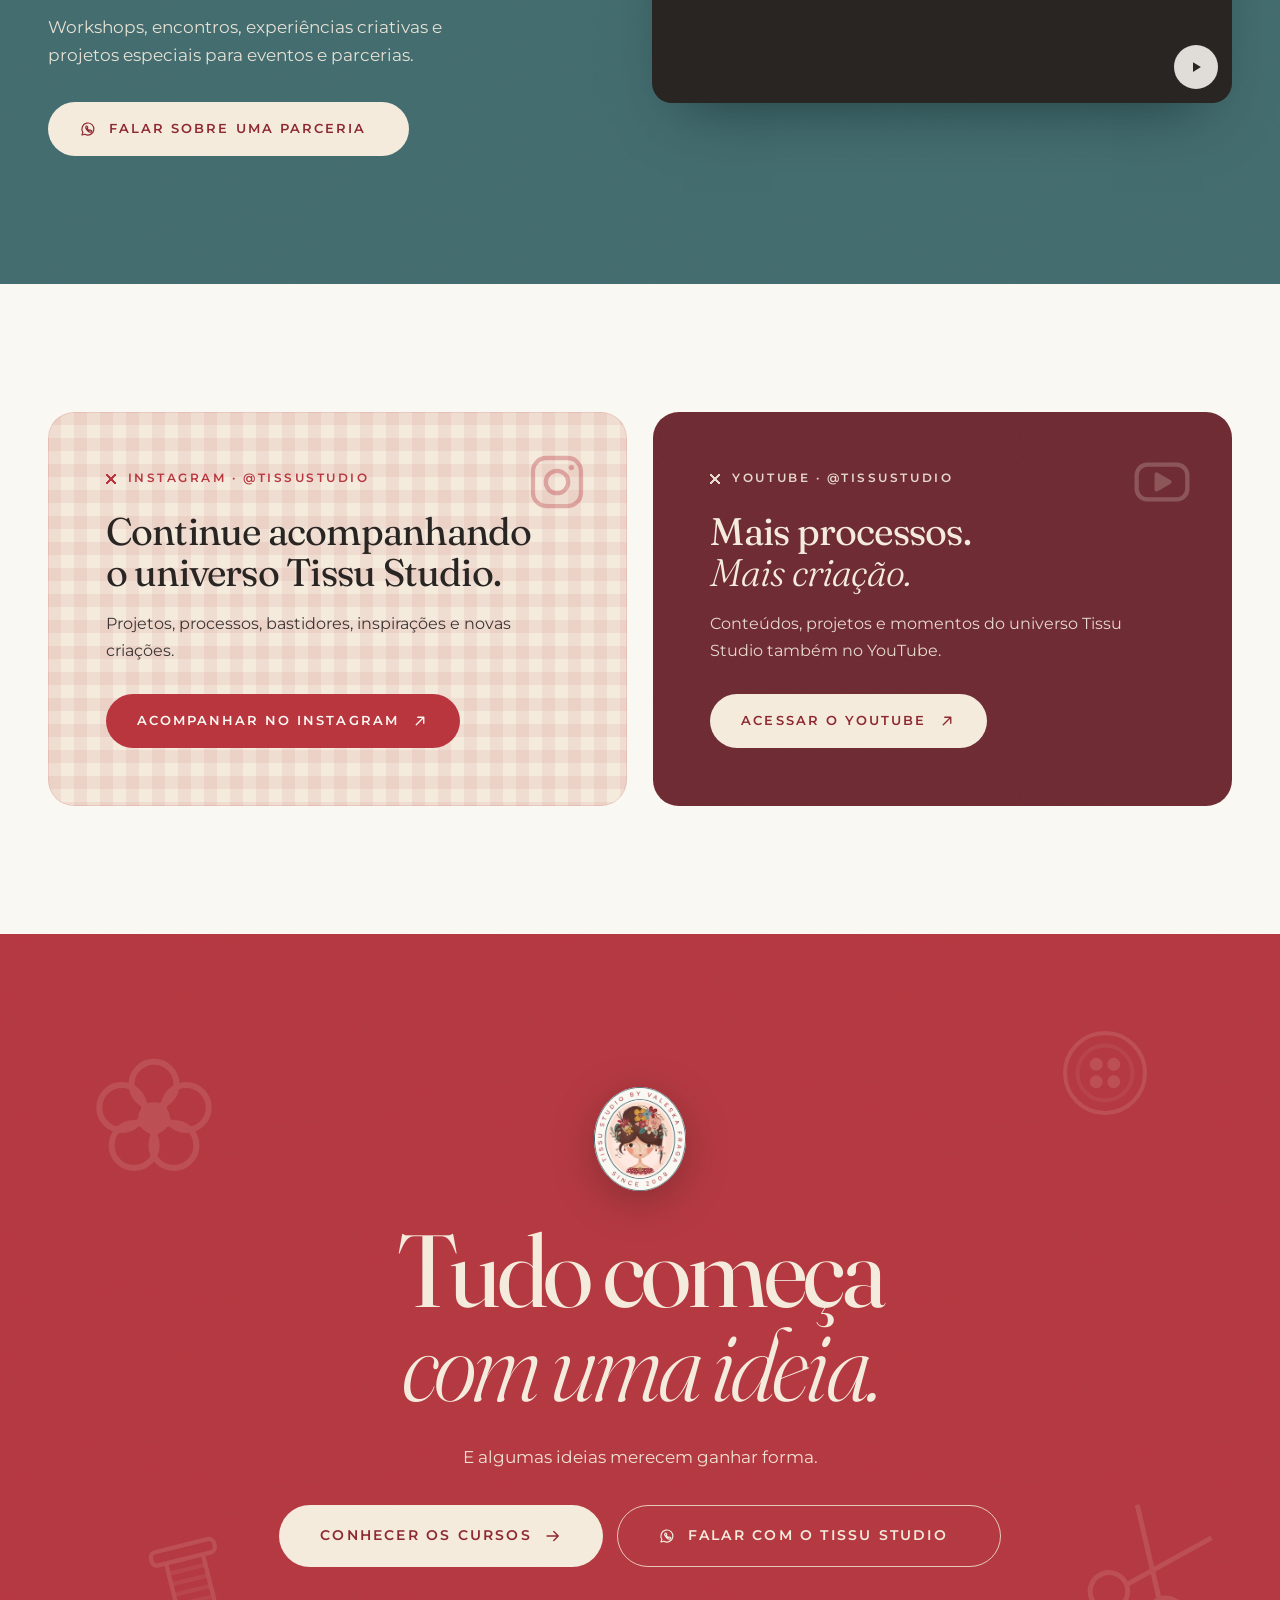
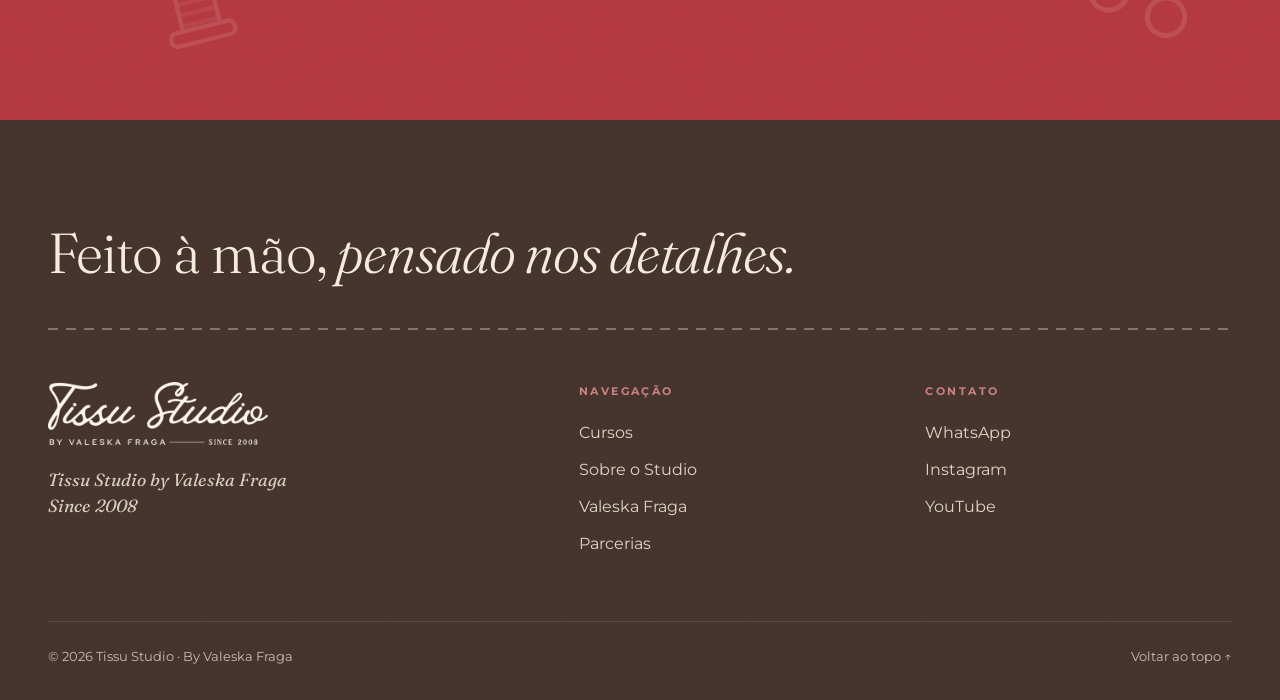
==== commit b15d63a2: "Depoimentos: título "Quem já experienciou nossas aulas" Co-Authored-By: Claude Opus 5.5 <noreply@ant" ====
--- a/index.html
+++ b/index.html
@@ -253,7 +253,7 @@
         <header class="section-head section-head--split reveal">
           <div>
             <p class="eyebrow">Depoimentos</p>
-            <h2 class="h2" id="dep-title">Quem já esteve no atelier</h2>
+            <h2 class="h2" id="dep-title">Quem já experienciou nossas aulas</h2>
           </div>
           <div class="testimonials__aside">
             <p class="section-head__aside">Palavras de alunas e de quem acompanha o Tissu Studio nos cursos, nas aulas presenciais e no YouTube.</p>
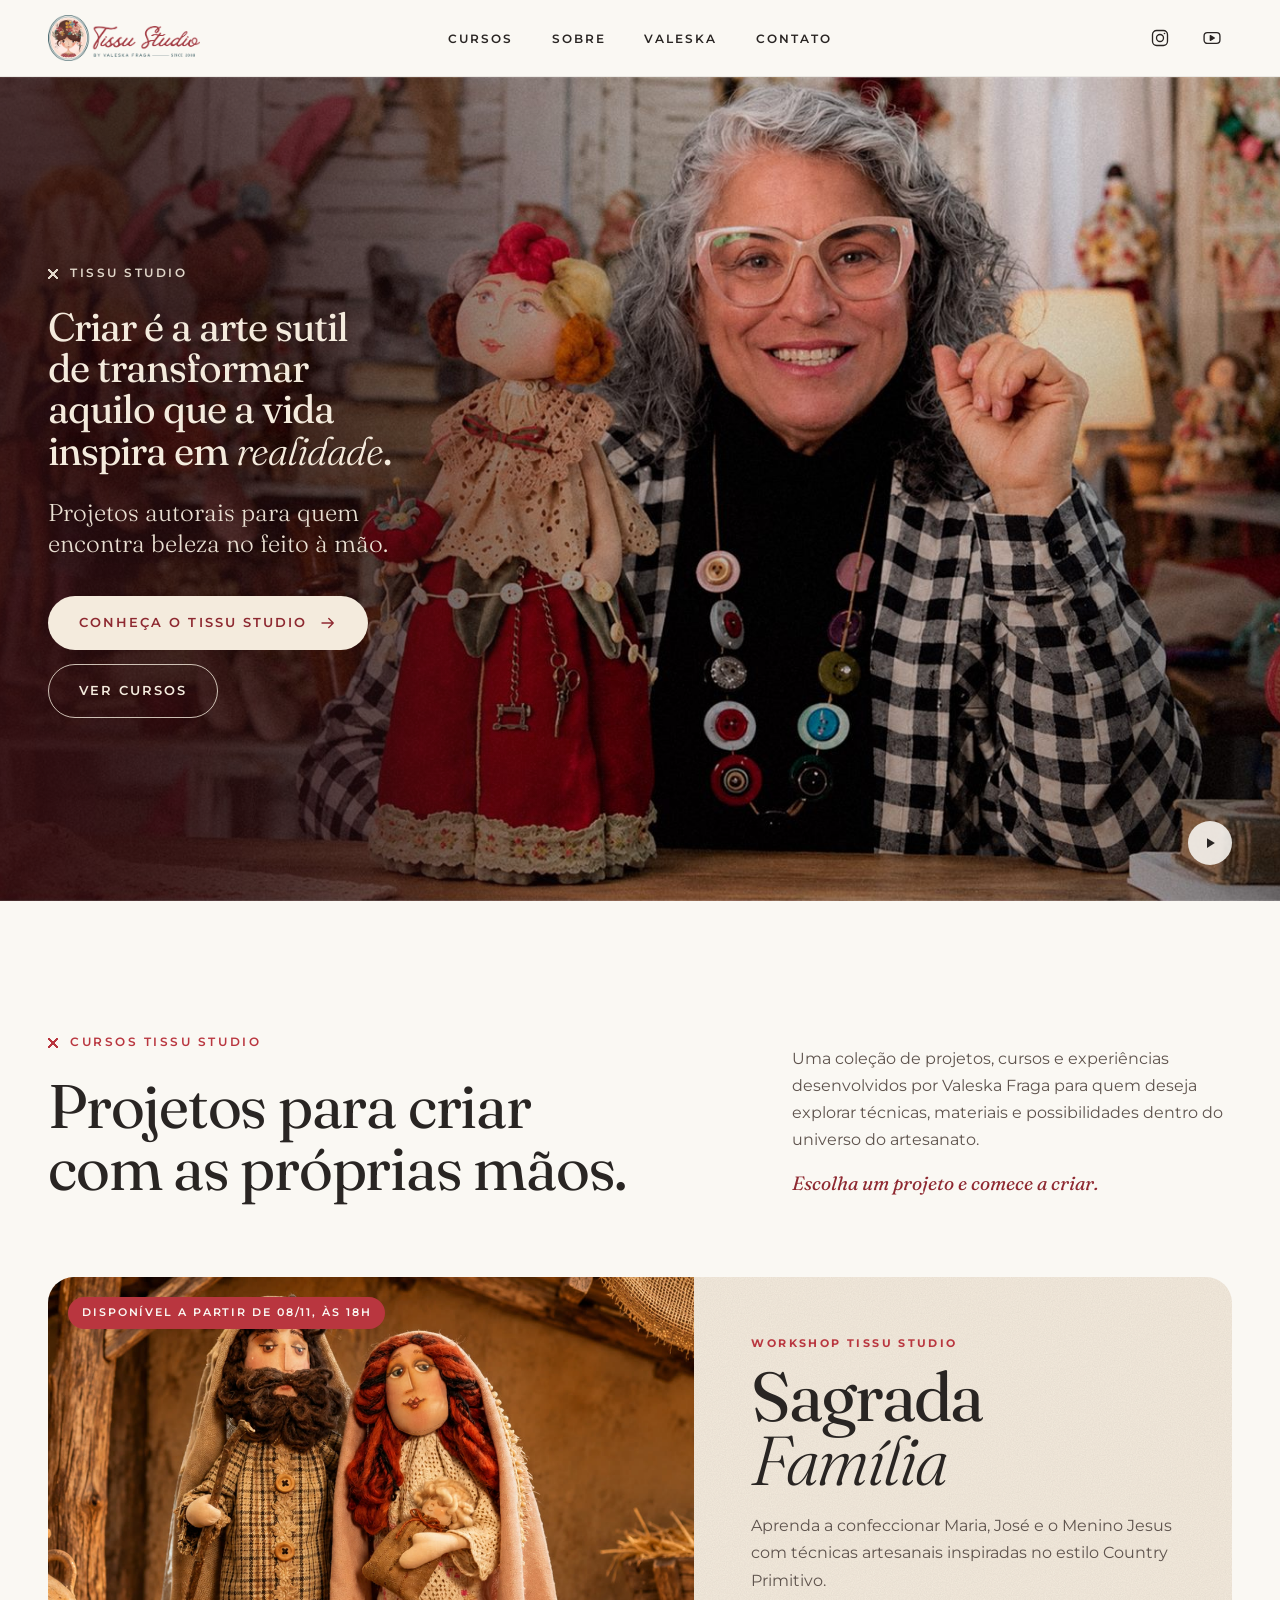
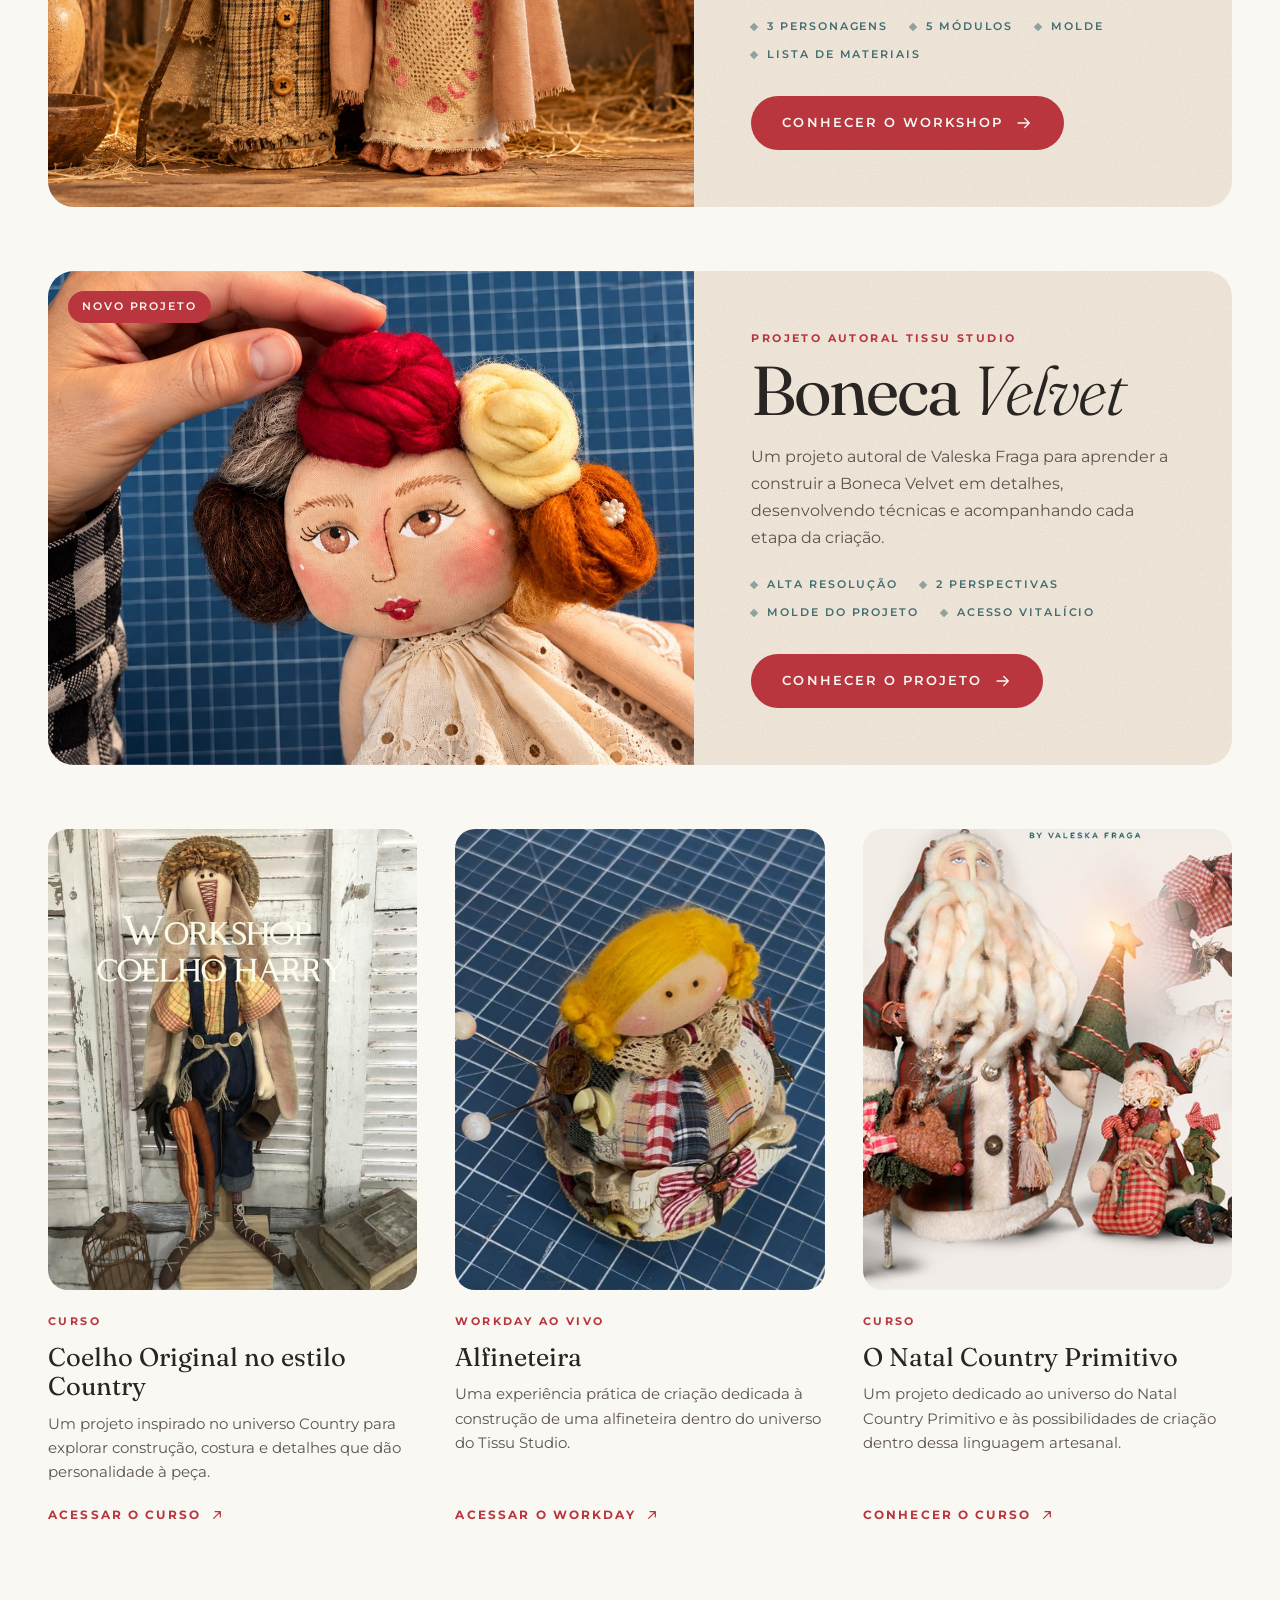
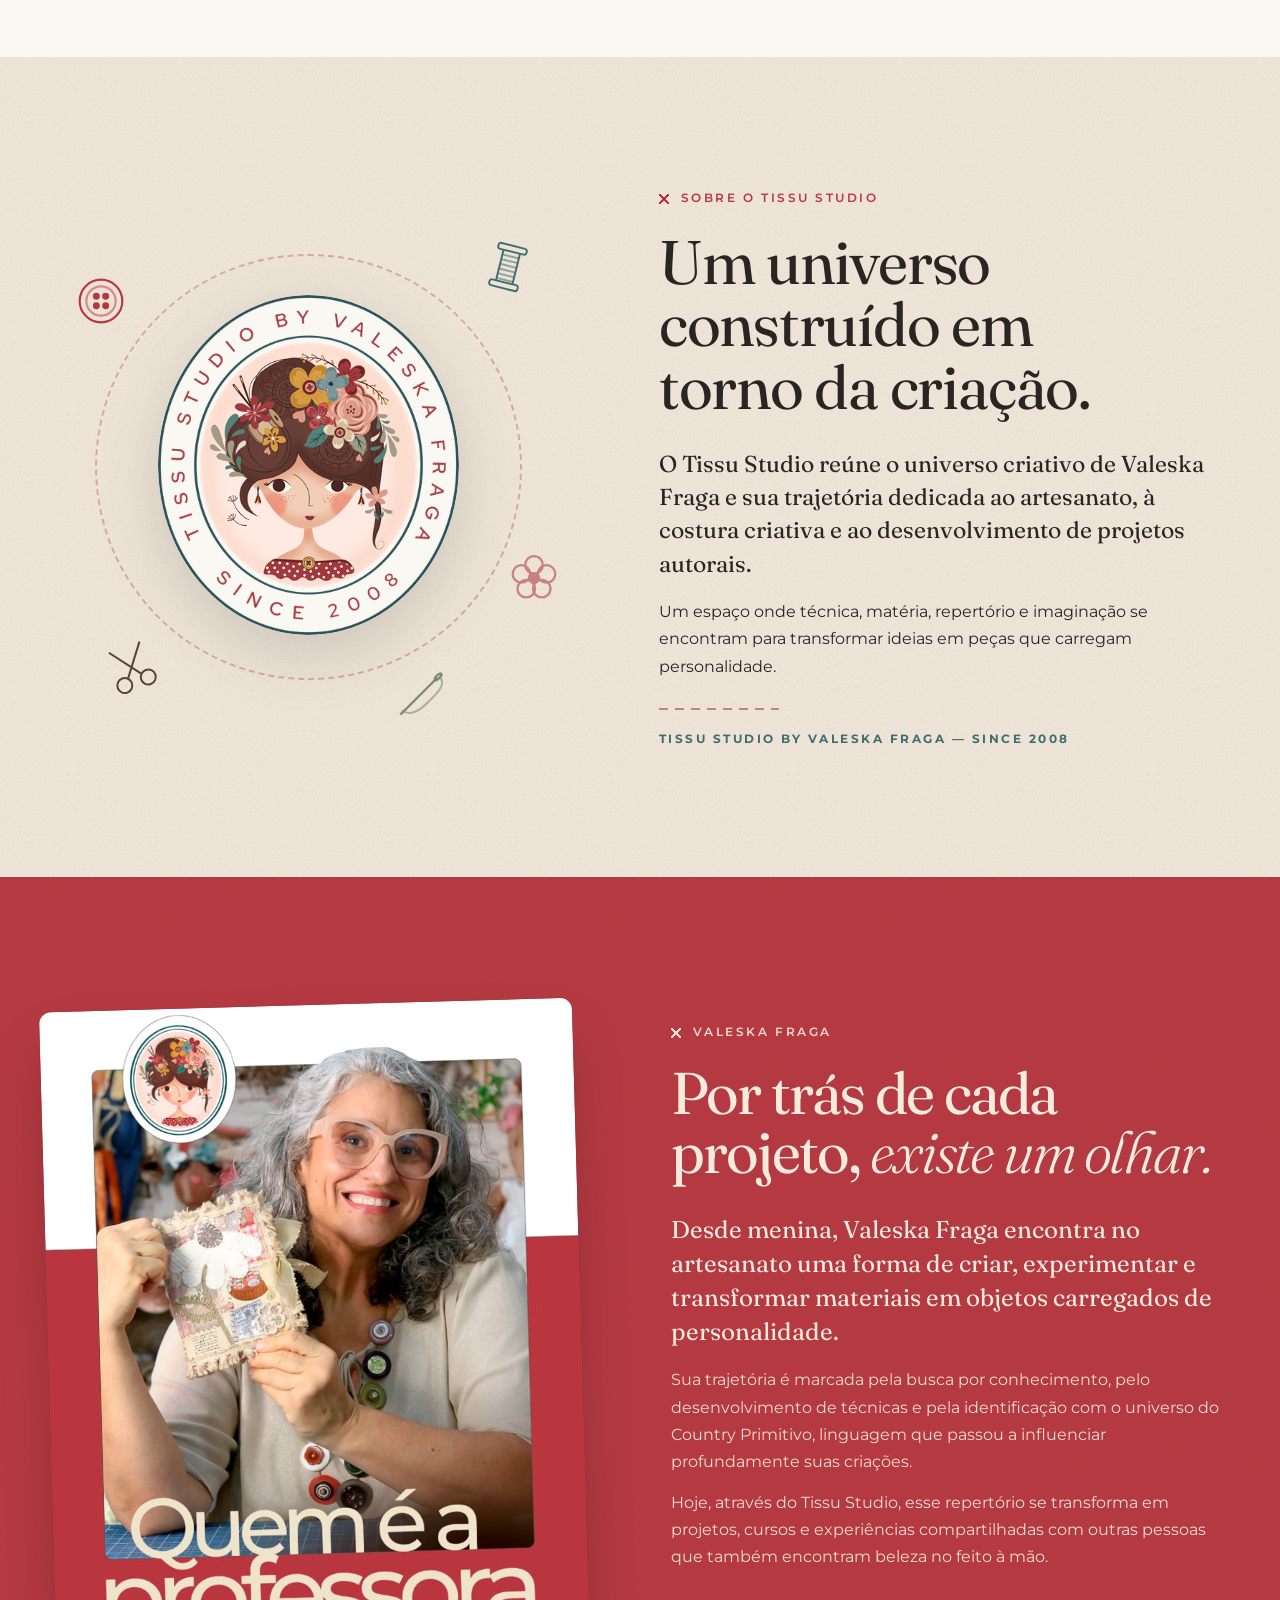
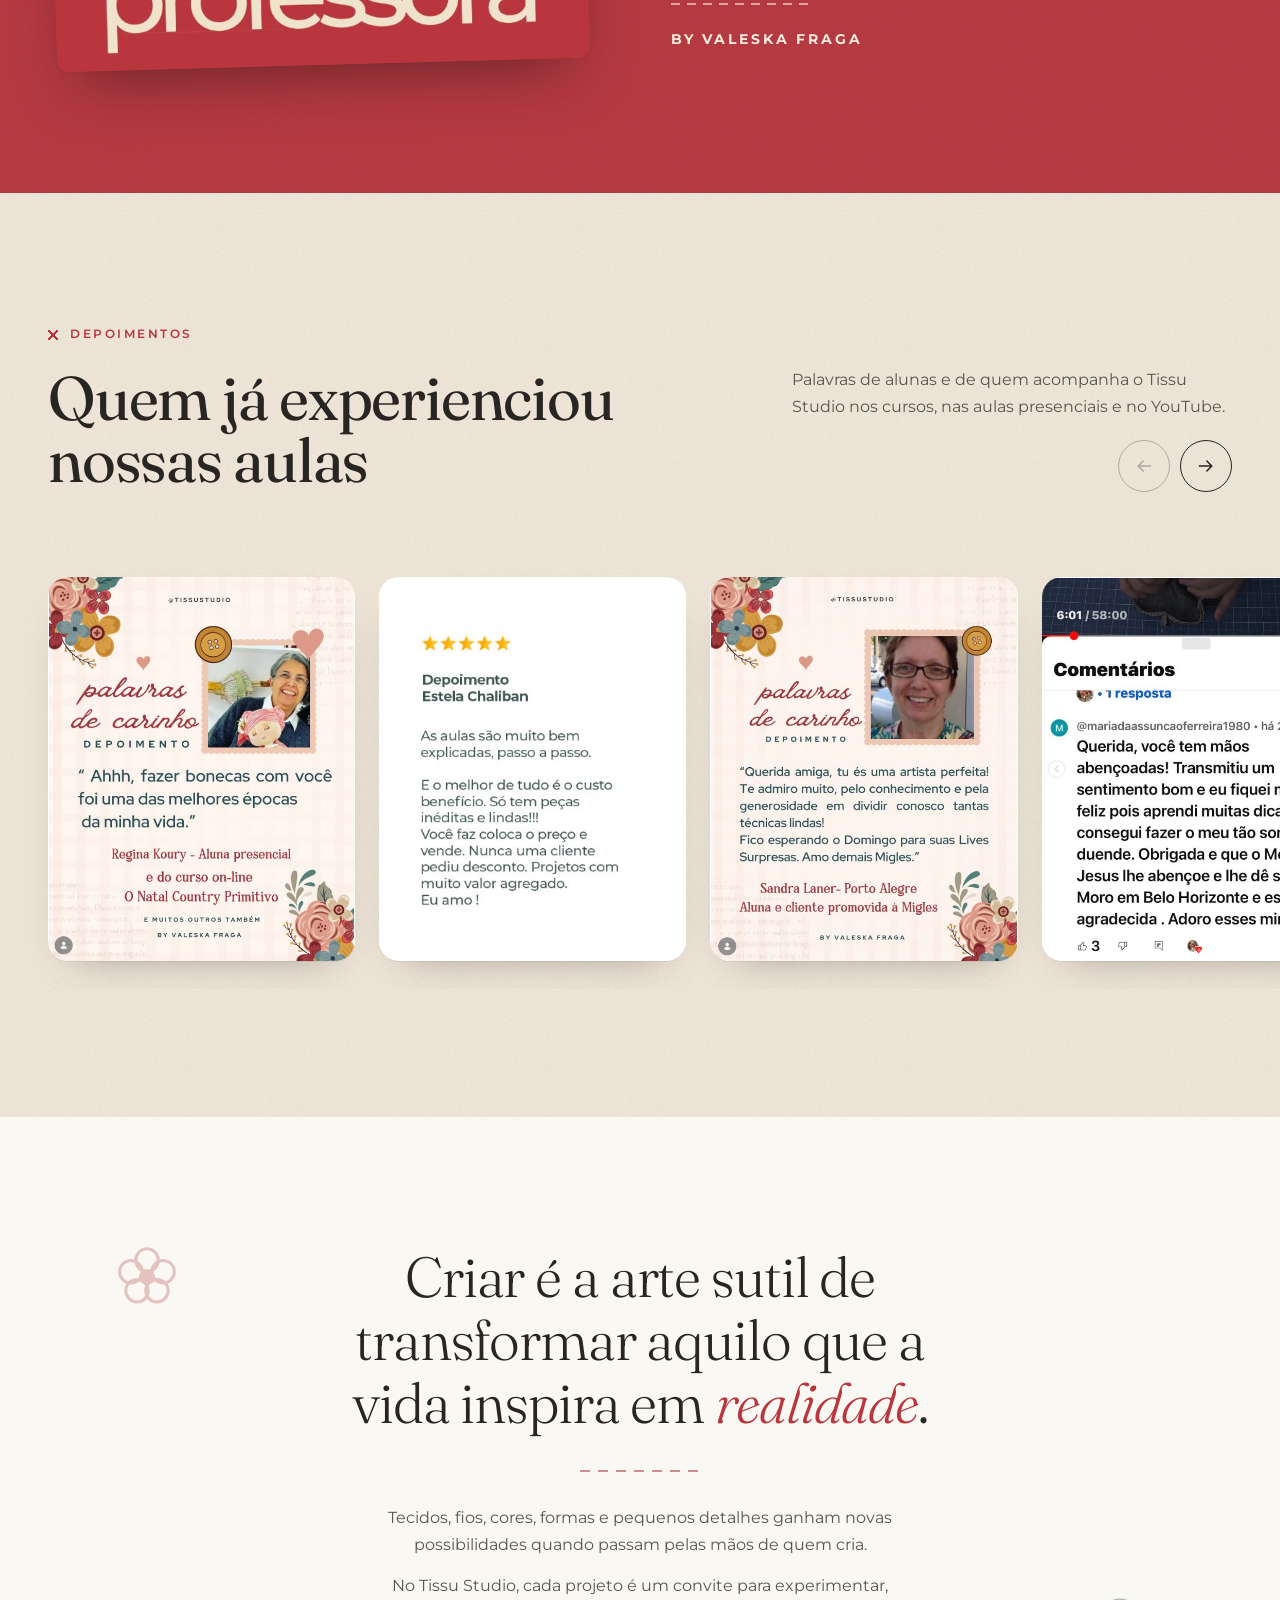
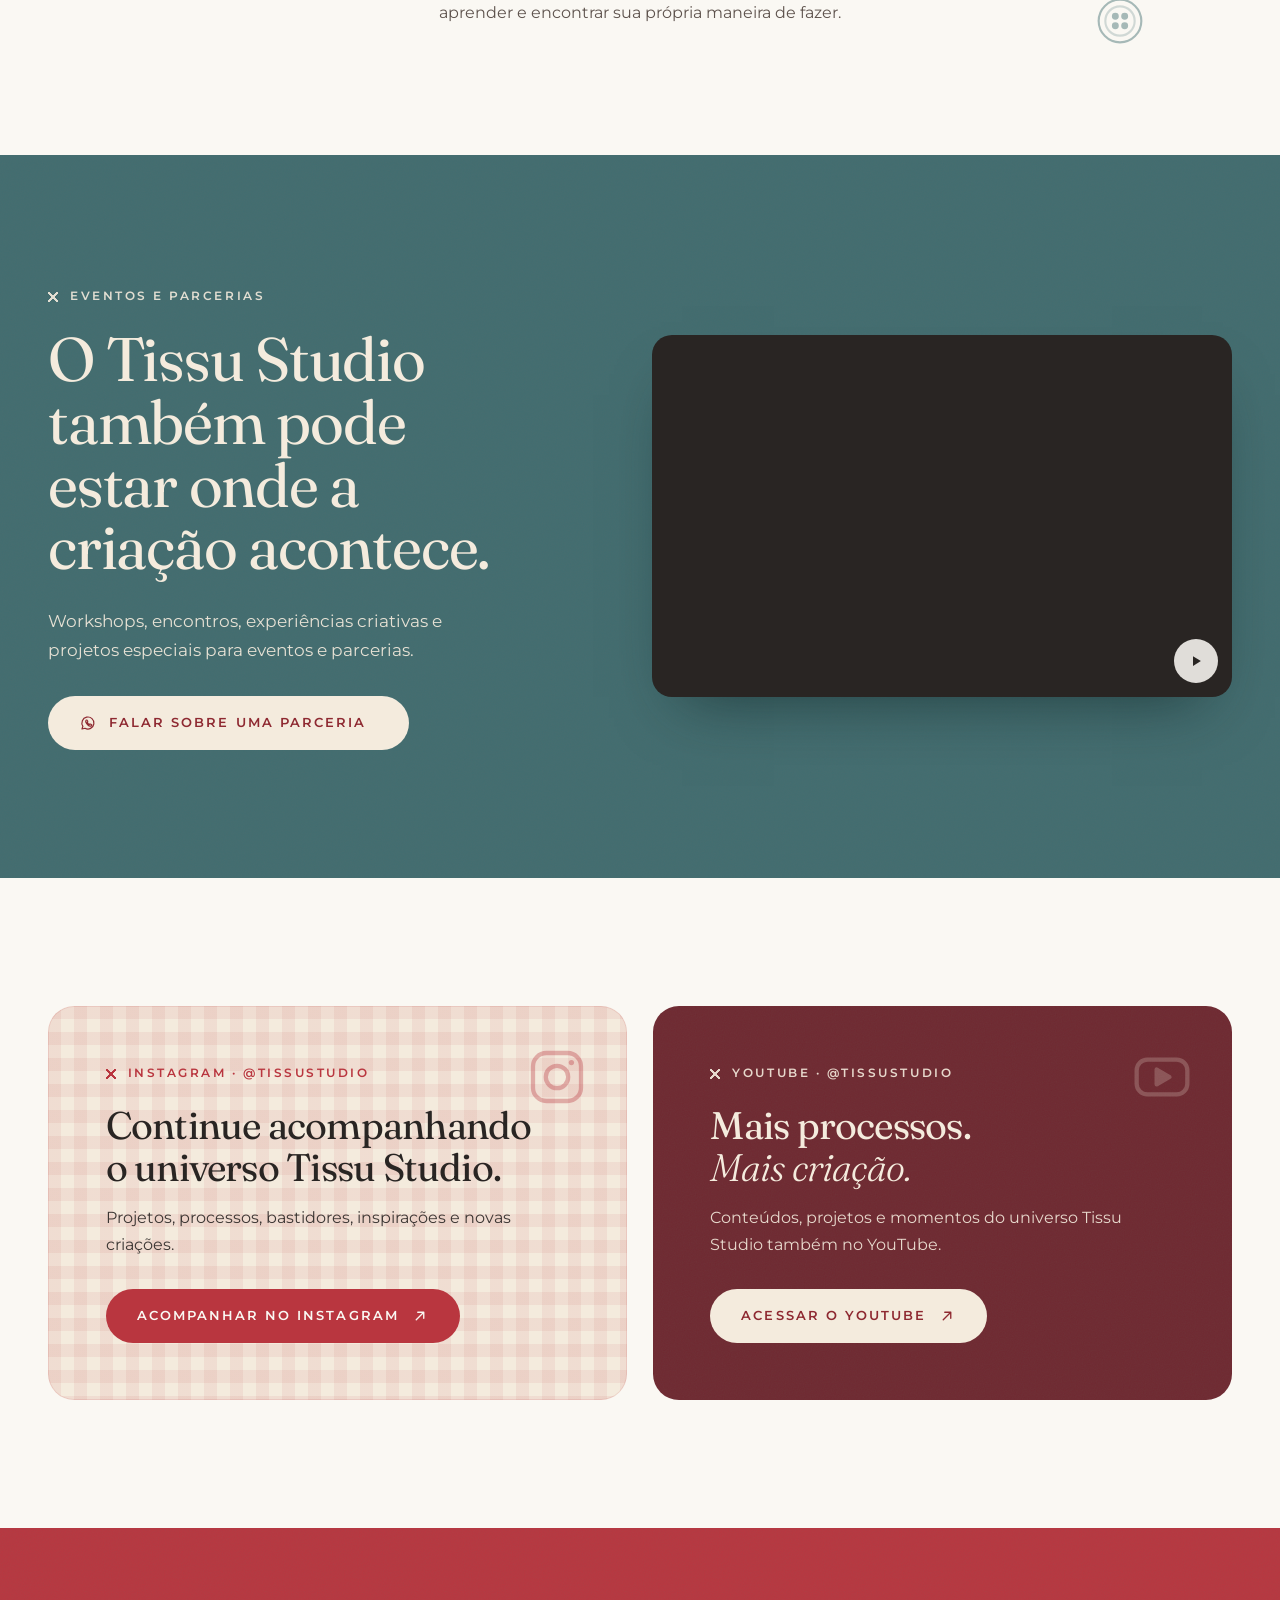
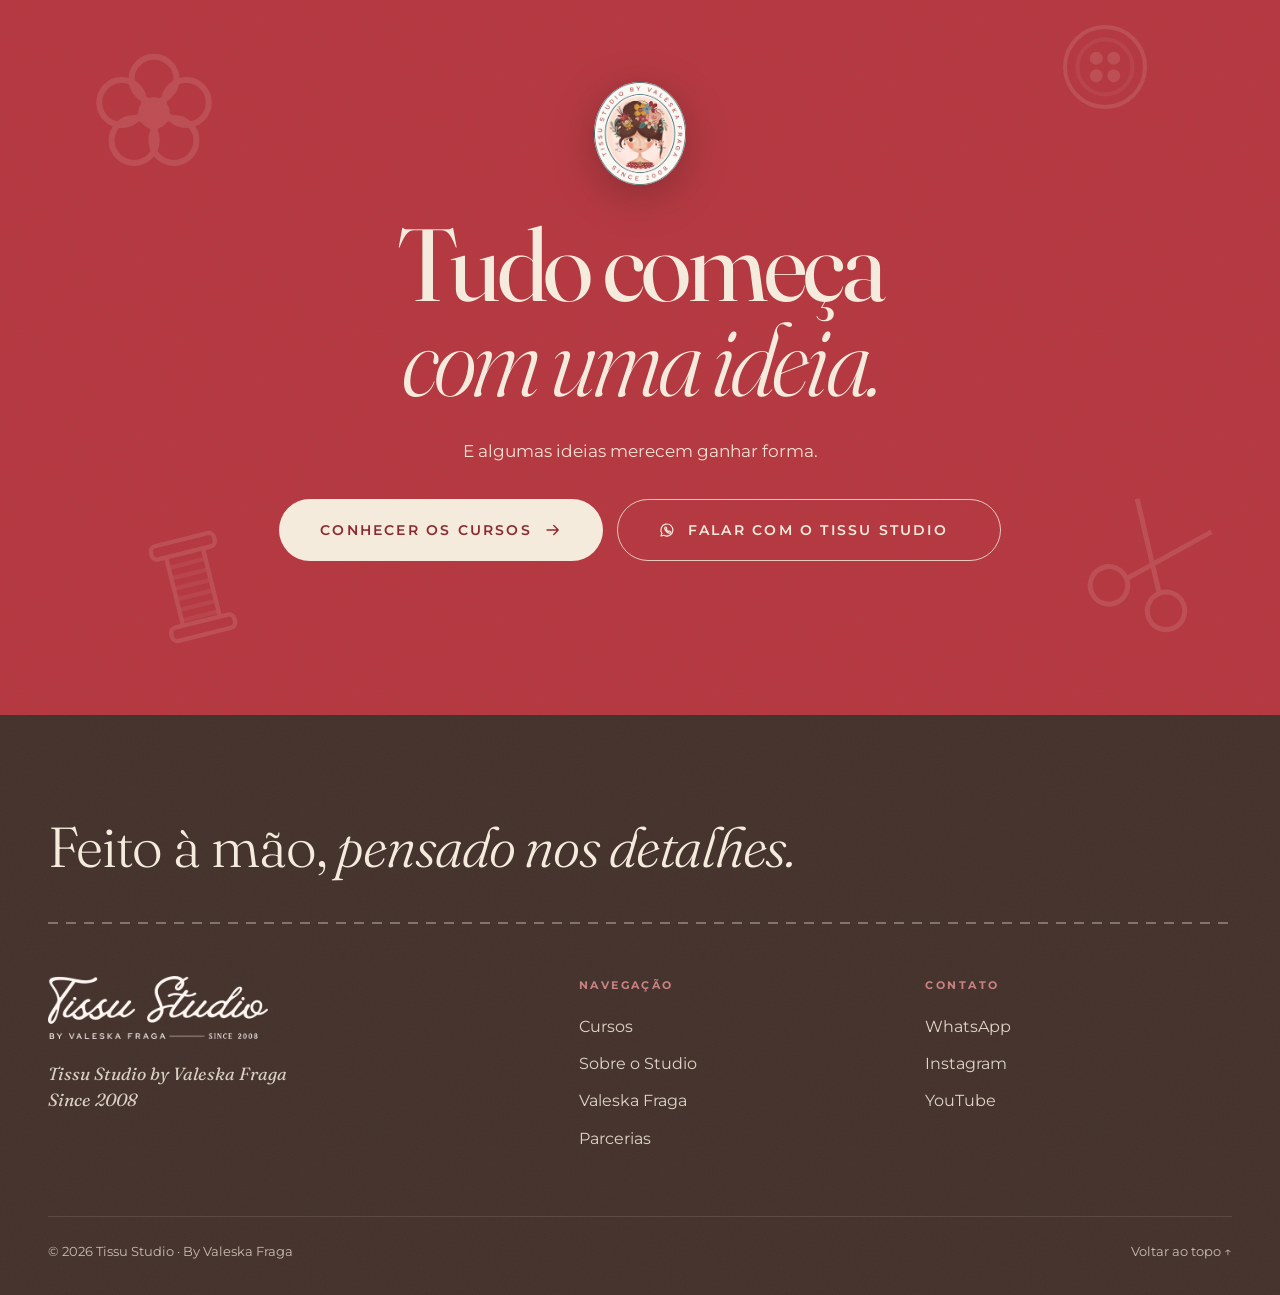
==== commit be3e2445: "Página do Workshop Sagrada Família Nova página em /cursos/sagrada-familia/ com hero em vídeo, os trê" ====
--- a/index.html
+++ b/index.html
@@ -142,6 +142,29 @@
             <p class="hub__hint">Escolha um projeto e comece a criar.</p>
           </div>
         </header>
+
+        <!-- Destaque: Workshop Sagrada Família (página interna) -->
+        <article class="hub-feature reveal">
+          <div class="hub-feature__media">
+            <img src="assets/img/sagrada/capa-hero.jpg" width="1600" height="900" loading="lazy"
+                 alt="Bonecos de José e Maria com o Menino Jesus em um presépio rústico, criados por Valeska Fraga.">
+            <span class="badge">Disponível a partir de 08/11, às 18h</span>
+          </div>
+          <div class="hub-feature__body">
+            <p class="hub-cat">Workshop Tissu Studio</p>
+            <h3 class="hub-feature__title">Sagrada <em>Família</em></h3>
+            <p class="hub-feature__desc">Aprenda a confeccionar Maria, José e o Menino Jesus com técnicas artesanais inspiradas no estilo Country Primitivo.</p>
+            <ul class="facts facts--dark" aria-label="Sobre o workshop">
+              <li>3 personagens</li>
+              <li>5 módulos</li>
+              <li>Molde</li>
+              <li>Lista de materiais</li>
+            </ul>
+            <a class="btn btn--red hub-feature__cta" href="cursos/sagrada-familia/index.html">
+              Conhecer o workshop <svg class="btn__icon" aria-hidden="true"><use href="#i-arrow"/></svg>
+            </a>
+          </div>
+        </article>
 
         <!-- Destaque: Boneca Velvet (página interna) -->
         <article class="hub-feature reveal">
--- a/css/style.css
+++ b/css/style.css
@@ -664,7 +664,9 @@
 .offer__label { font-size: .72rem; font-weight: 700; letter-spacing: .22em; text-transform: uppercase; opacity: .9; margin-bottom: 10px; }
 .offer__price { display: flex; align-items: baseline; gap: 18px; font-family: var(--ff-display); line-height: 1; }
 .offer__price s { font-size: clamp(1.3rem, 2vw, 1.6rem); font-weight: 300; opacity: .7; text-decoration-thickness: 1.5px; }
-.offer__price strong { font-size: clamp(2.8rem, 5vw, 4rem); font-weight: 400; letter-spacing: -.02em; }
+.offer__price { flex-wrap: wrap; justify-content: center; }
+.offer__price strong { font-size: clamp(2.8rem, 5vw, 4rem); font-weight: 400; letter-spacing: -.02em; white-space: nowrap; }
+.offer__inst { font-size: .42em; font-weight: 300; letter-spacing: 0; margin-right: .15em; }
 .offer__hint { margin: 12px 0 18px !important; font-size: .95rem; opacity: .9; }
 
 .coupon {
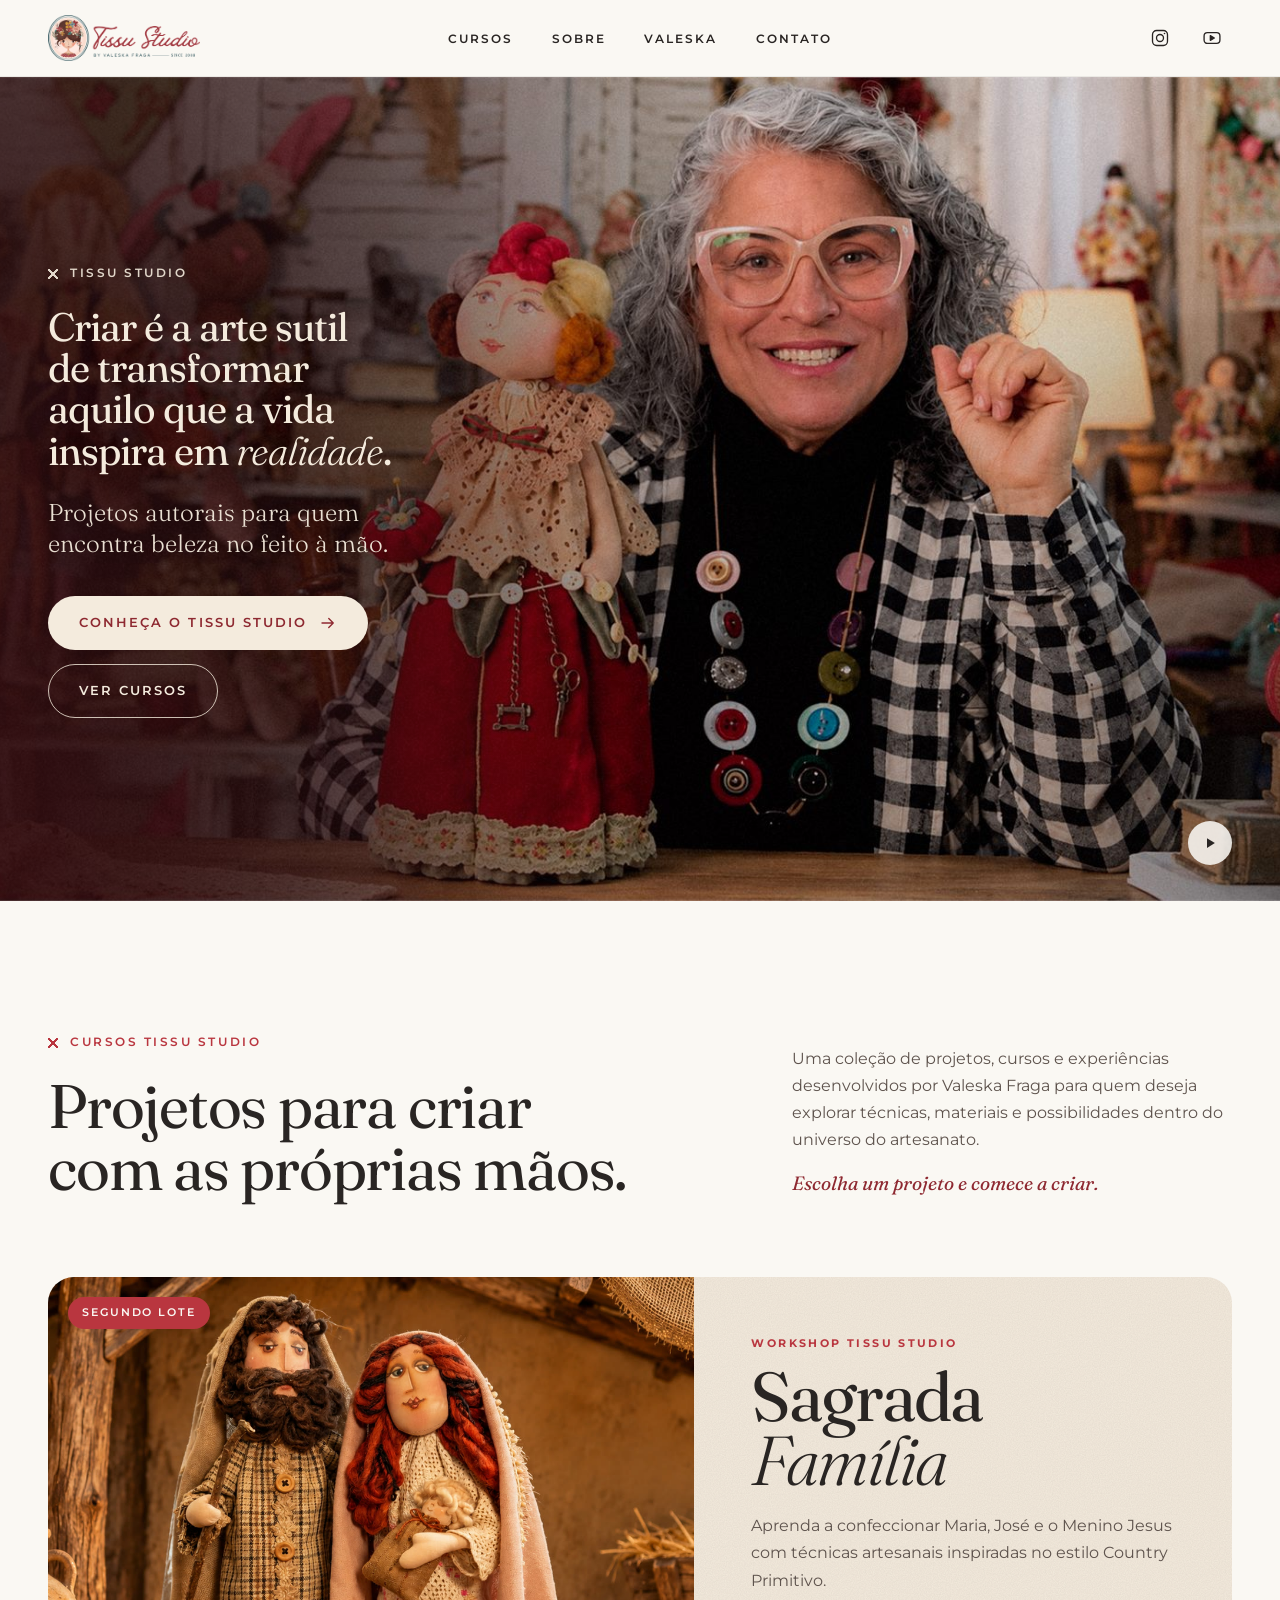
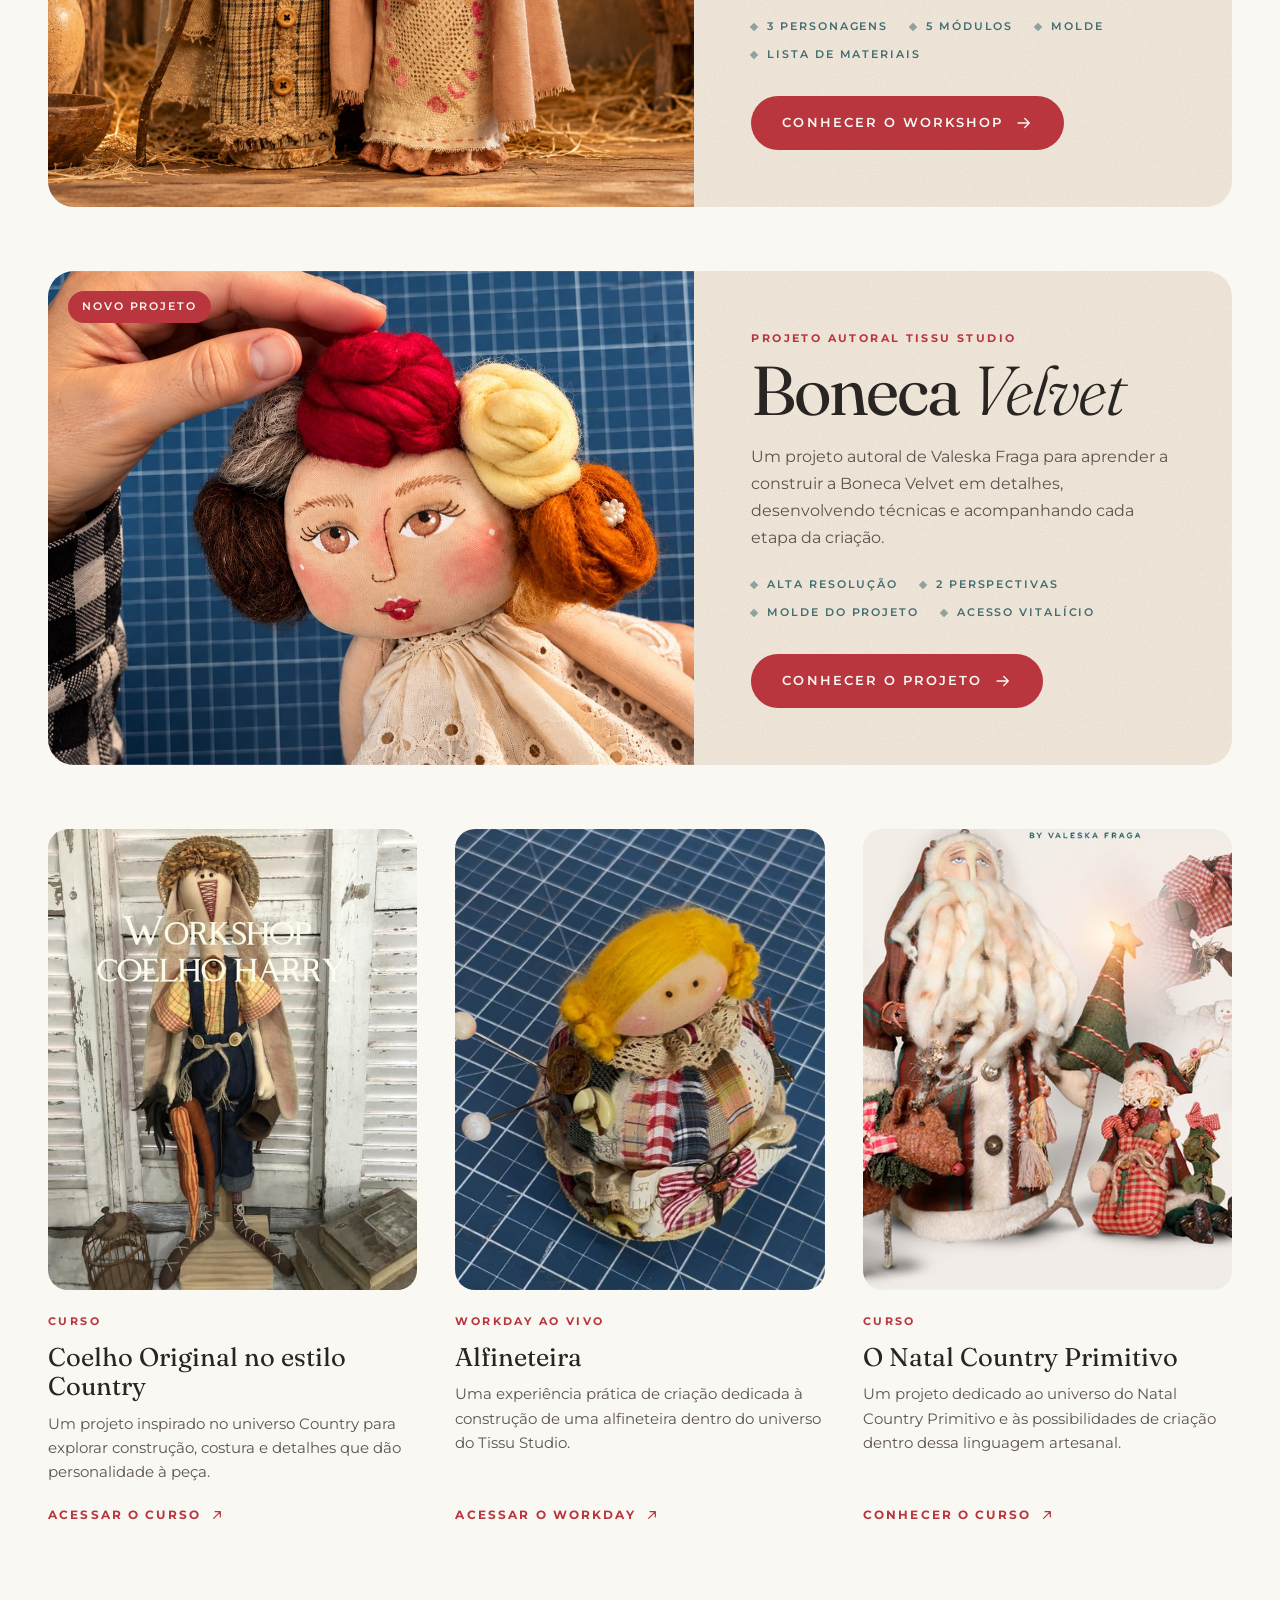
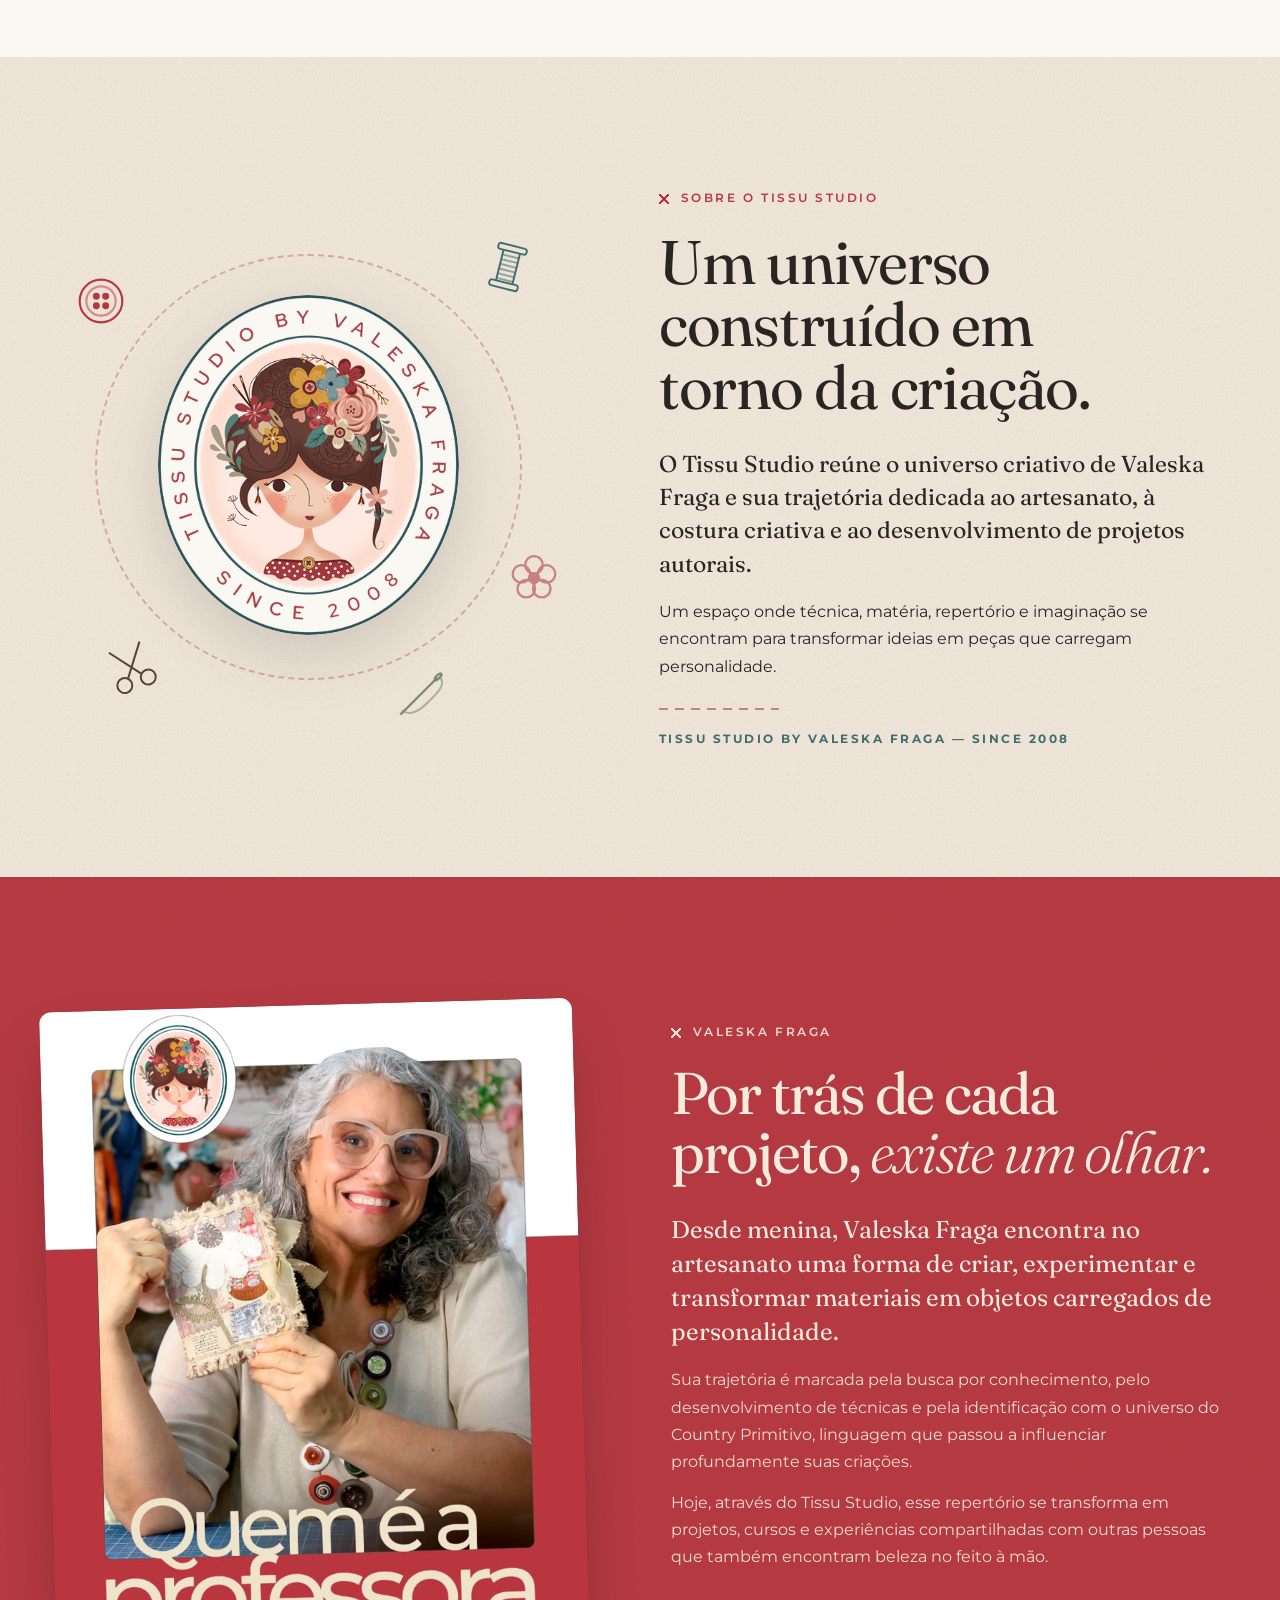
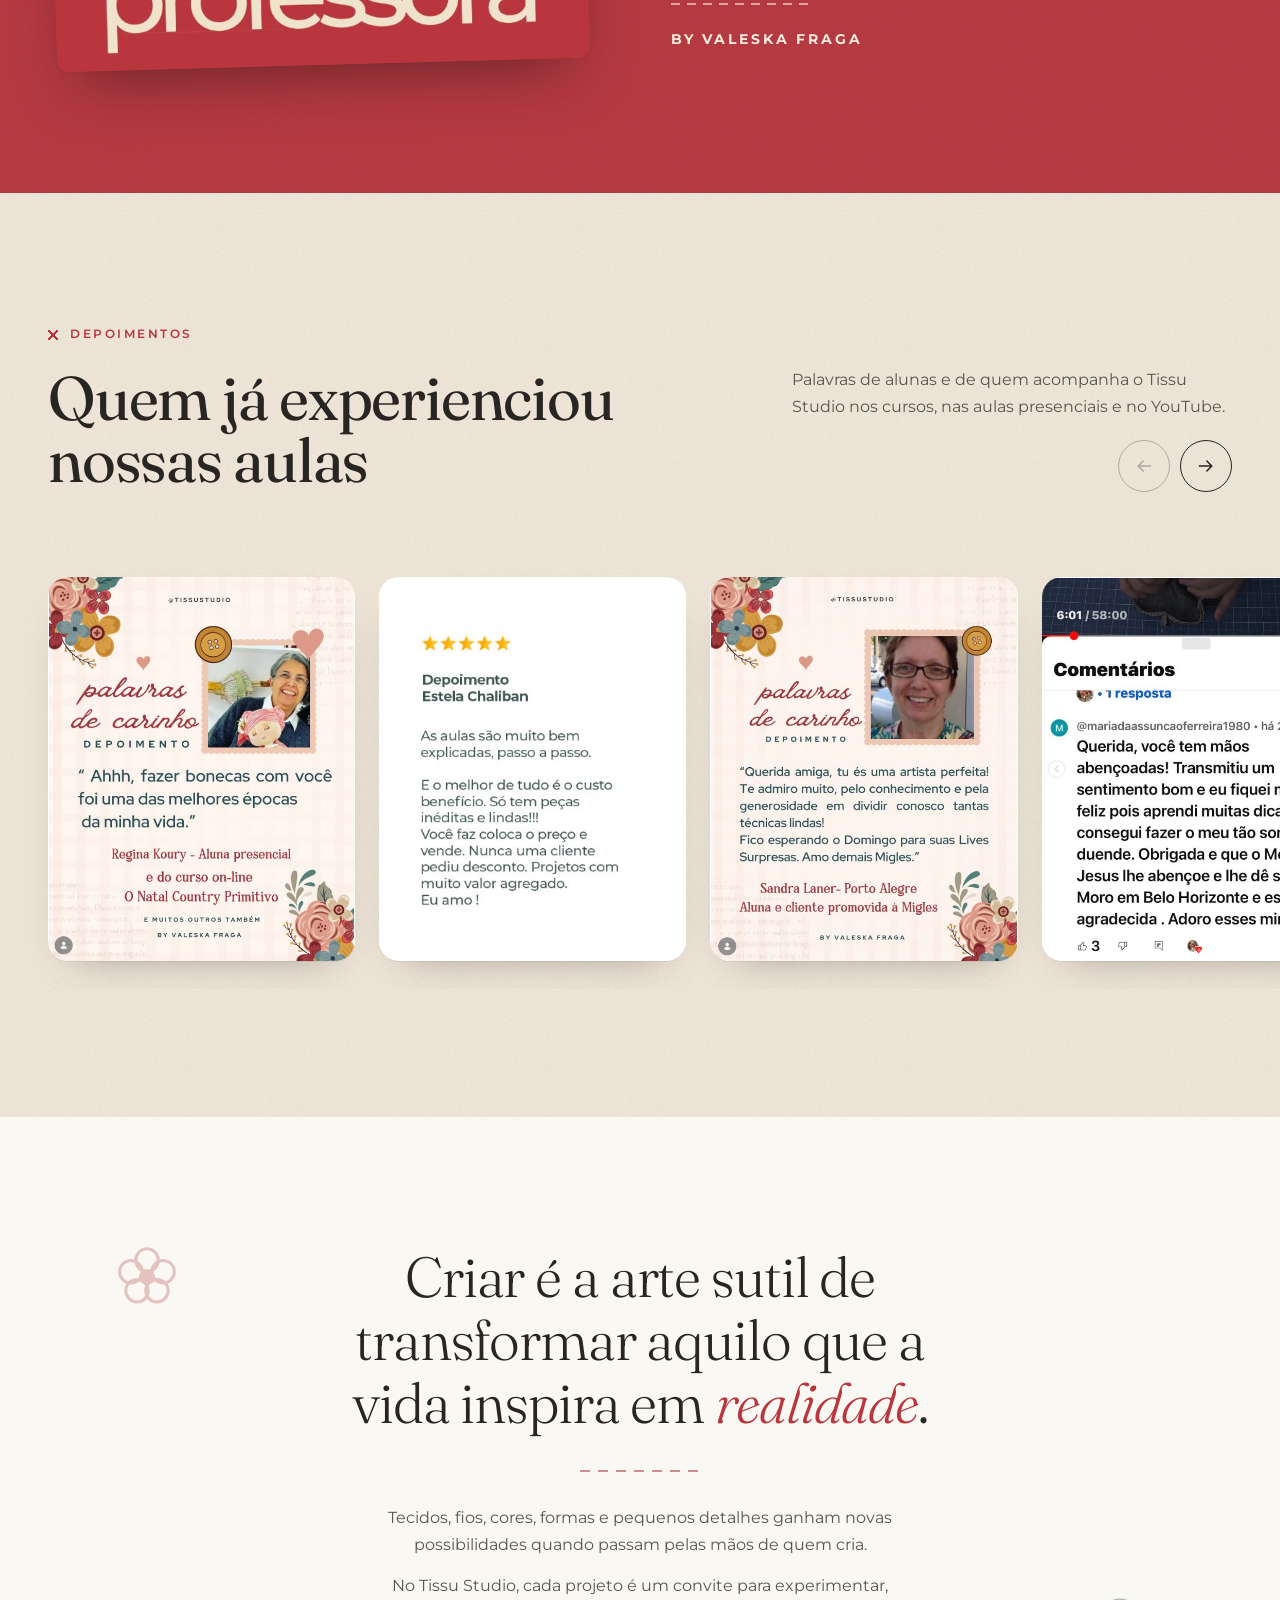
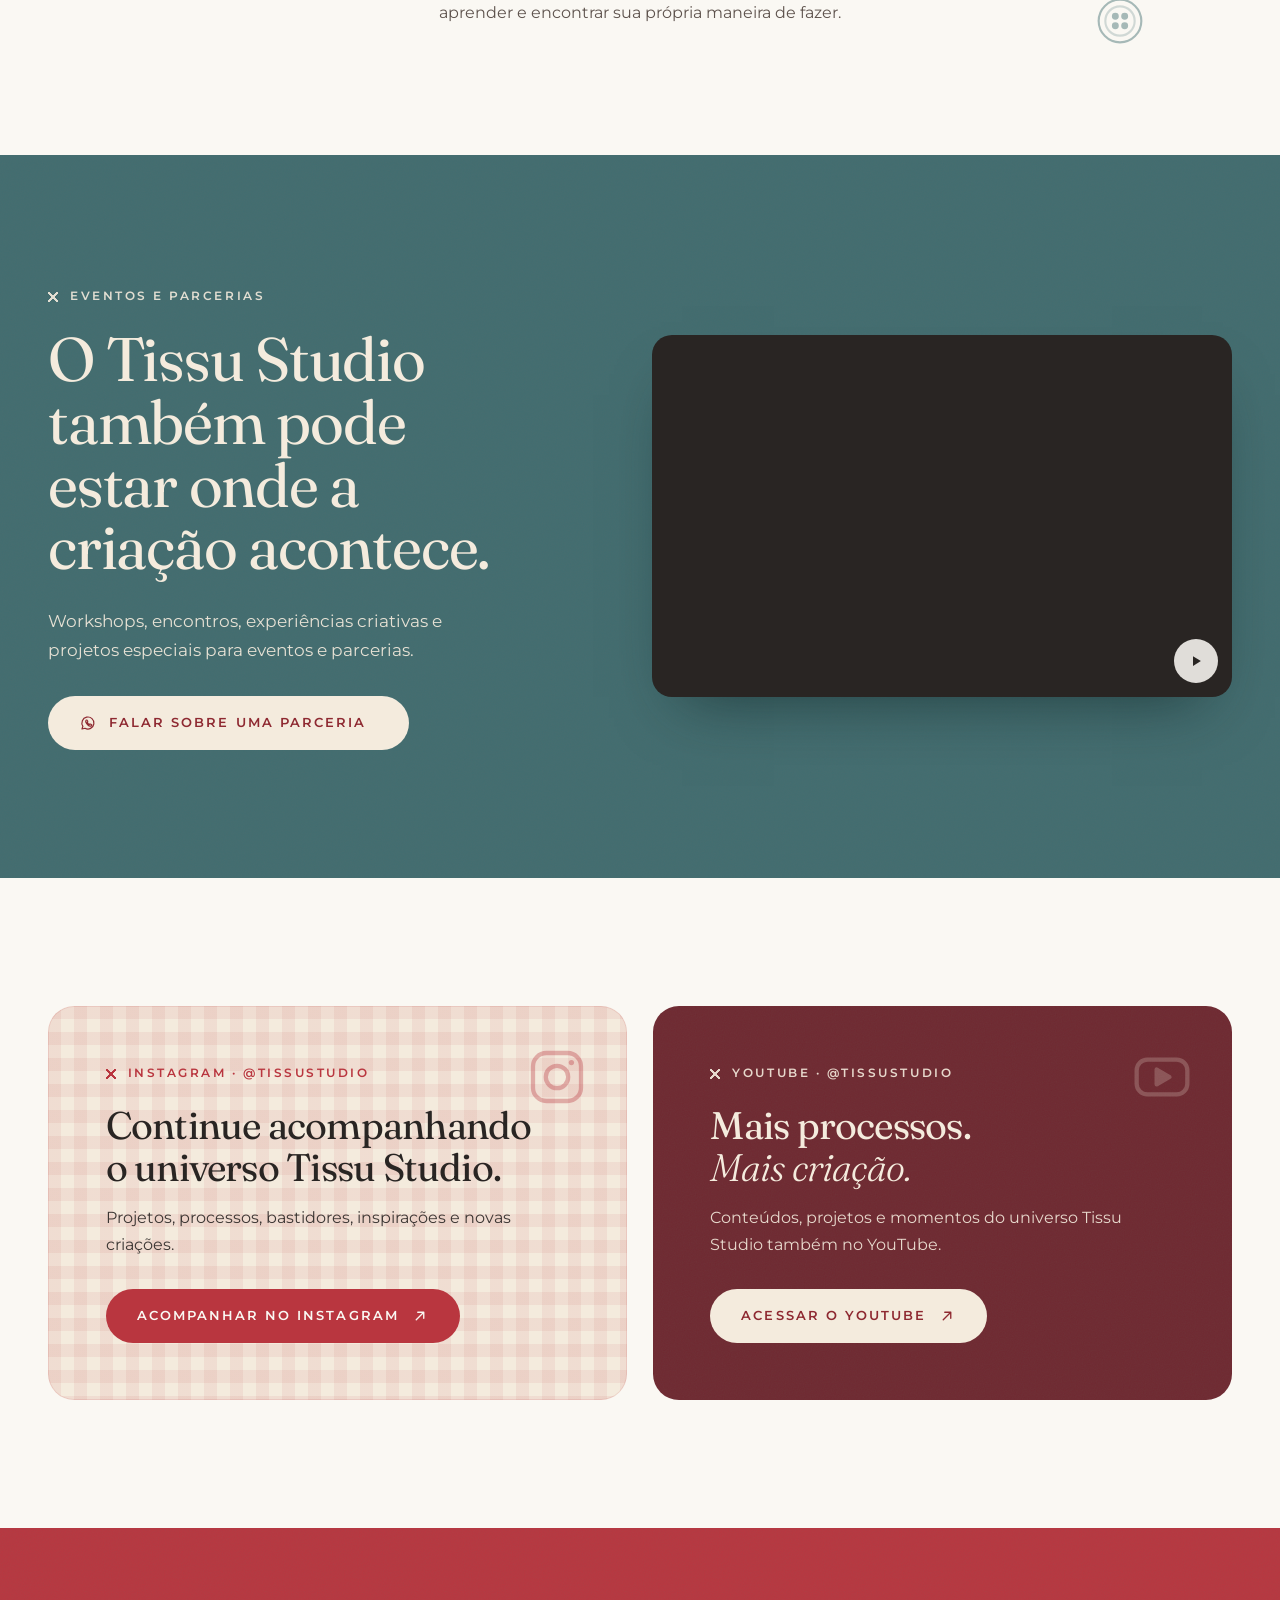
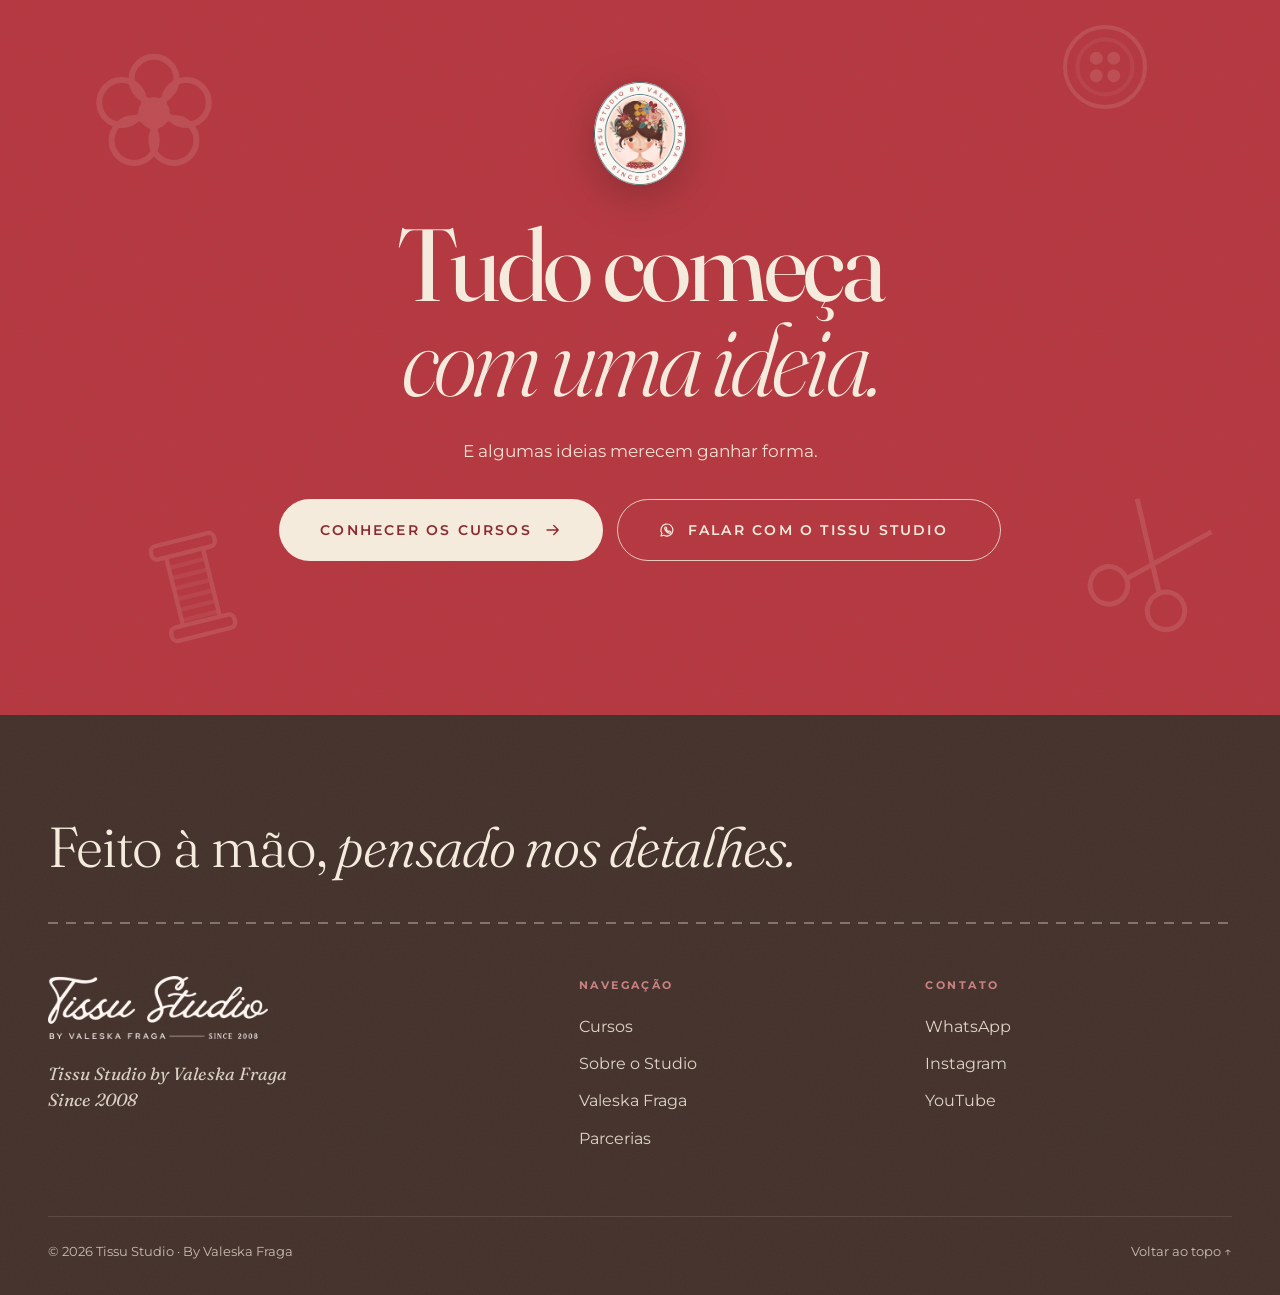
==== commit 32794d61: "Sagrada Família: preço do segundo lote 12x de R$ 10,03 ou R$ 97 à vista; "Disponível a partir de 08/" ====
--- a/index.html
+++ b/index.html
@@ -105,10 +105,11 @@
 
     <!-- HERO / MANIFESTO -->
     <section class="hero hero--home" aria-labelledby="hero-title">
-      <video class="hero__bg hero__video" autoplay muted loop playsinline preload="auto"
+      <video class="hero__bg hero__video" autoplay muted loop playsinline preload="auto" data-desktop-src="assets/video/home-intro.mp4"
              poster="assets/img/hero.jpg" aria-label="Valeska Fraga em seu atelier no Tissu Studio">
-        <source src="assets/video/home-intro.mp4" type="video/mp4">
       </video>
+      <img class="hero__bg hero__anim" src="assets/img/home-hero-mobile.webp" width="800" height="450" loading="lazy" style="background-image: url('assets/img/hero.jpg')"
+           alt="Valeska Fraga em seu atelier no Tissu Studio">
       <button class="take__toggle hero__toggle" type="button" aria-label="Pausar vídeo">
         <svg class="take__icon take__icon--pause" aria-hidden="true"><use href="#i-pause"/></svg>
         <svg class="take__icon take__icon--play" aria-hidden="true"><use href="#i-play"/></svg>
@@ -148,7 +149,7 @@
           <div class="hub-feature__media">
             <img src="assets/img/sagrada/capa-hero.jpg" width="1600" height="900" loading="lazy"
                  alt="Bonecos de José e Maria com o Menino Jesus em um presépio rústico, criados por Valeska Fraga.">
-            <span class="badge">Disponível a partir de 08/11, às 18h</span>
+            <span class="badge">Segundo lote</span>
           </div>
           <div class="hub-feature__body">
             <p class="hub-cat">Workshop Tissu Studio</p>
--- a/css/style.css
+++ b/css/style.css
@@ -910,3 +910,11 @@
   .carousel__item { flex-basis: 78vw; }
   .lightbox__close { top: 8px; right: 8px; }
 }
+
+/* Hero no celular: imagem animada no lugar do vídeo, que alguns aparelhos
+   bloqueiam (ex.: modo de economia de bateria) */
+.hero__anim { display: none; }
+@media (max-width: 900px) {
+  .hero__video[data-desktop-src], .hero__video[data-desktop-src] ~ .hero__toggle { display: none; }
+  .hero__anim { display: block; width: 100%; background: var(--tissu-brown) center / cover no-repeat; }
+}
